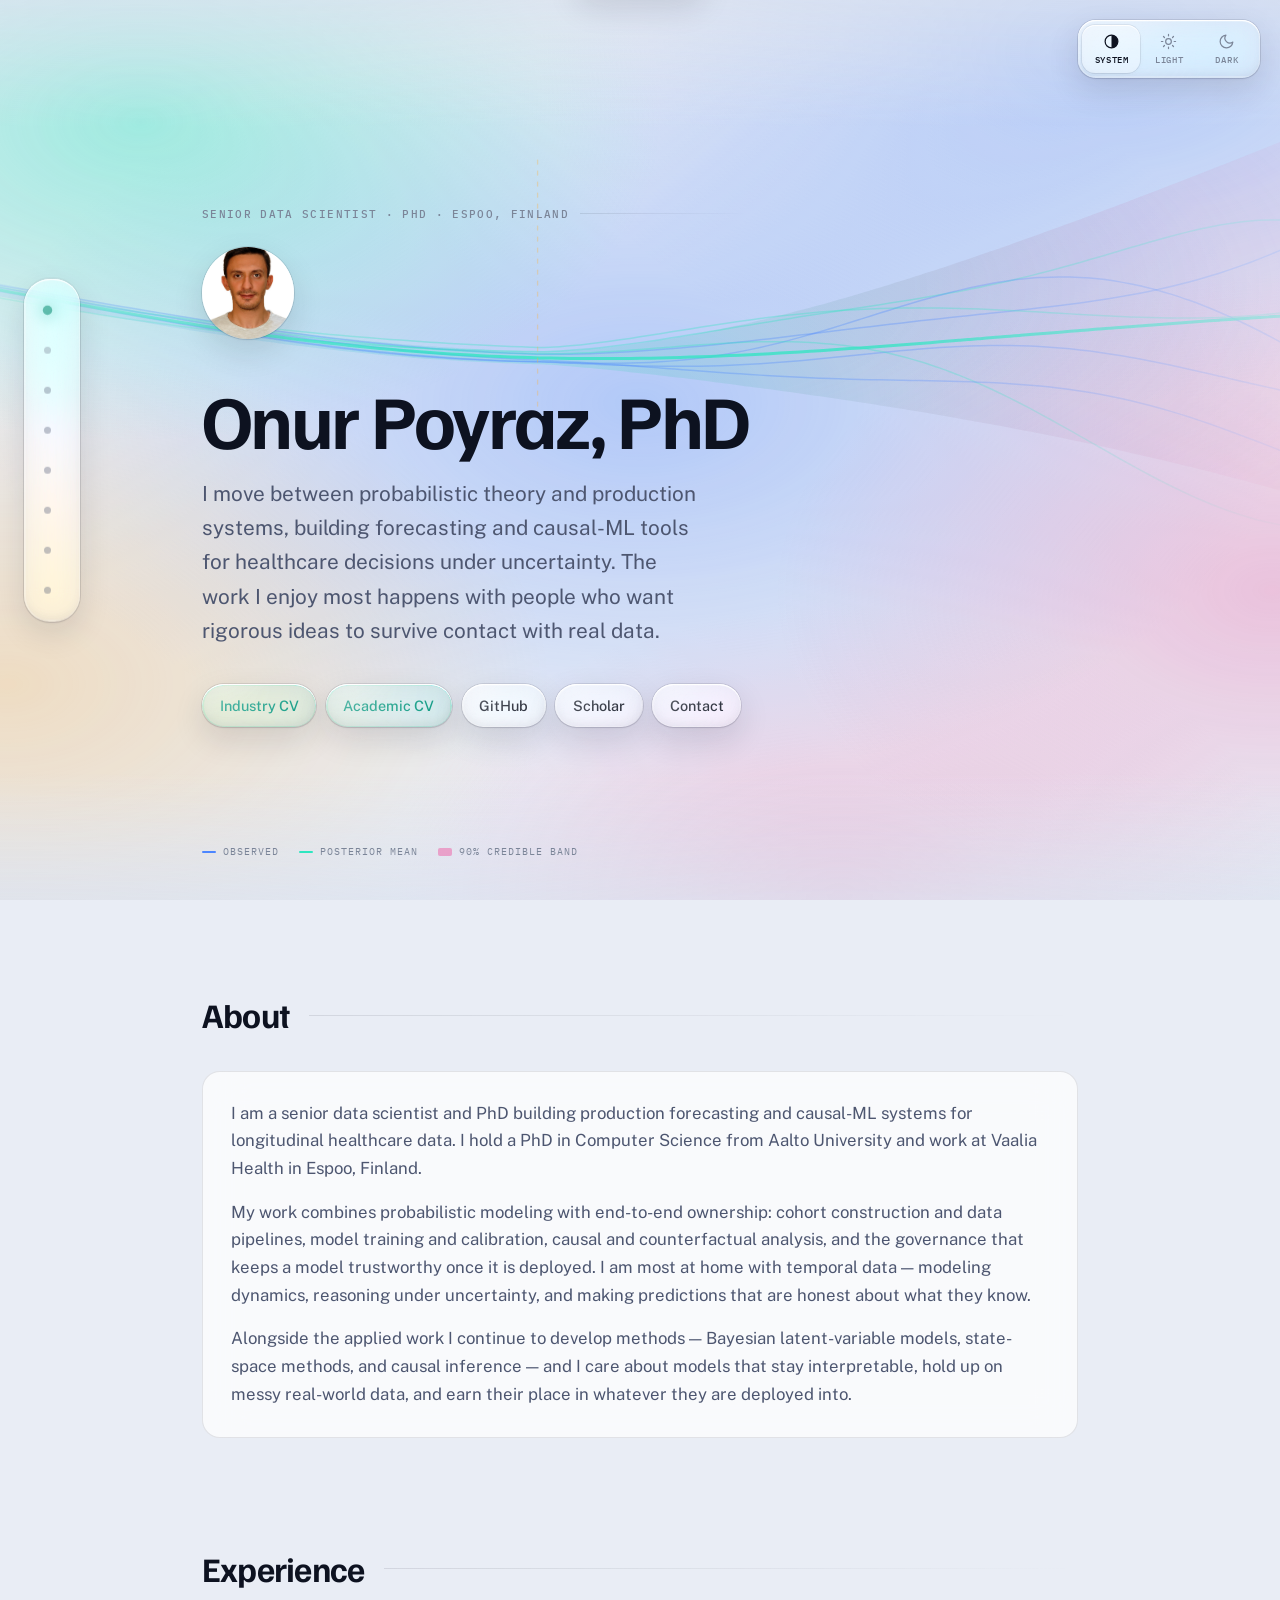
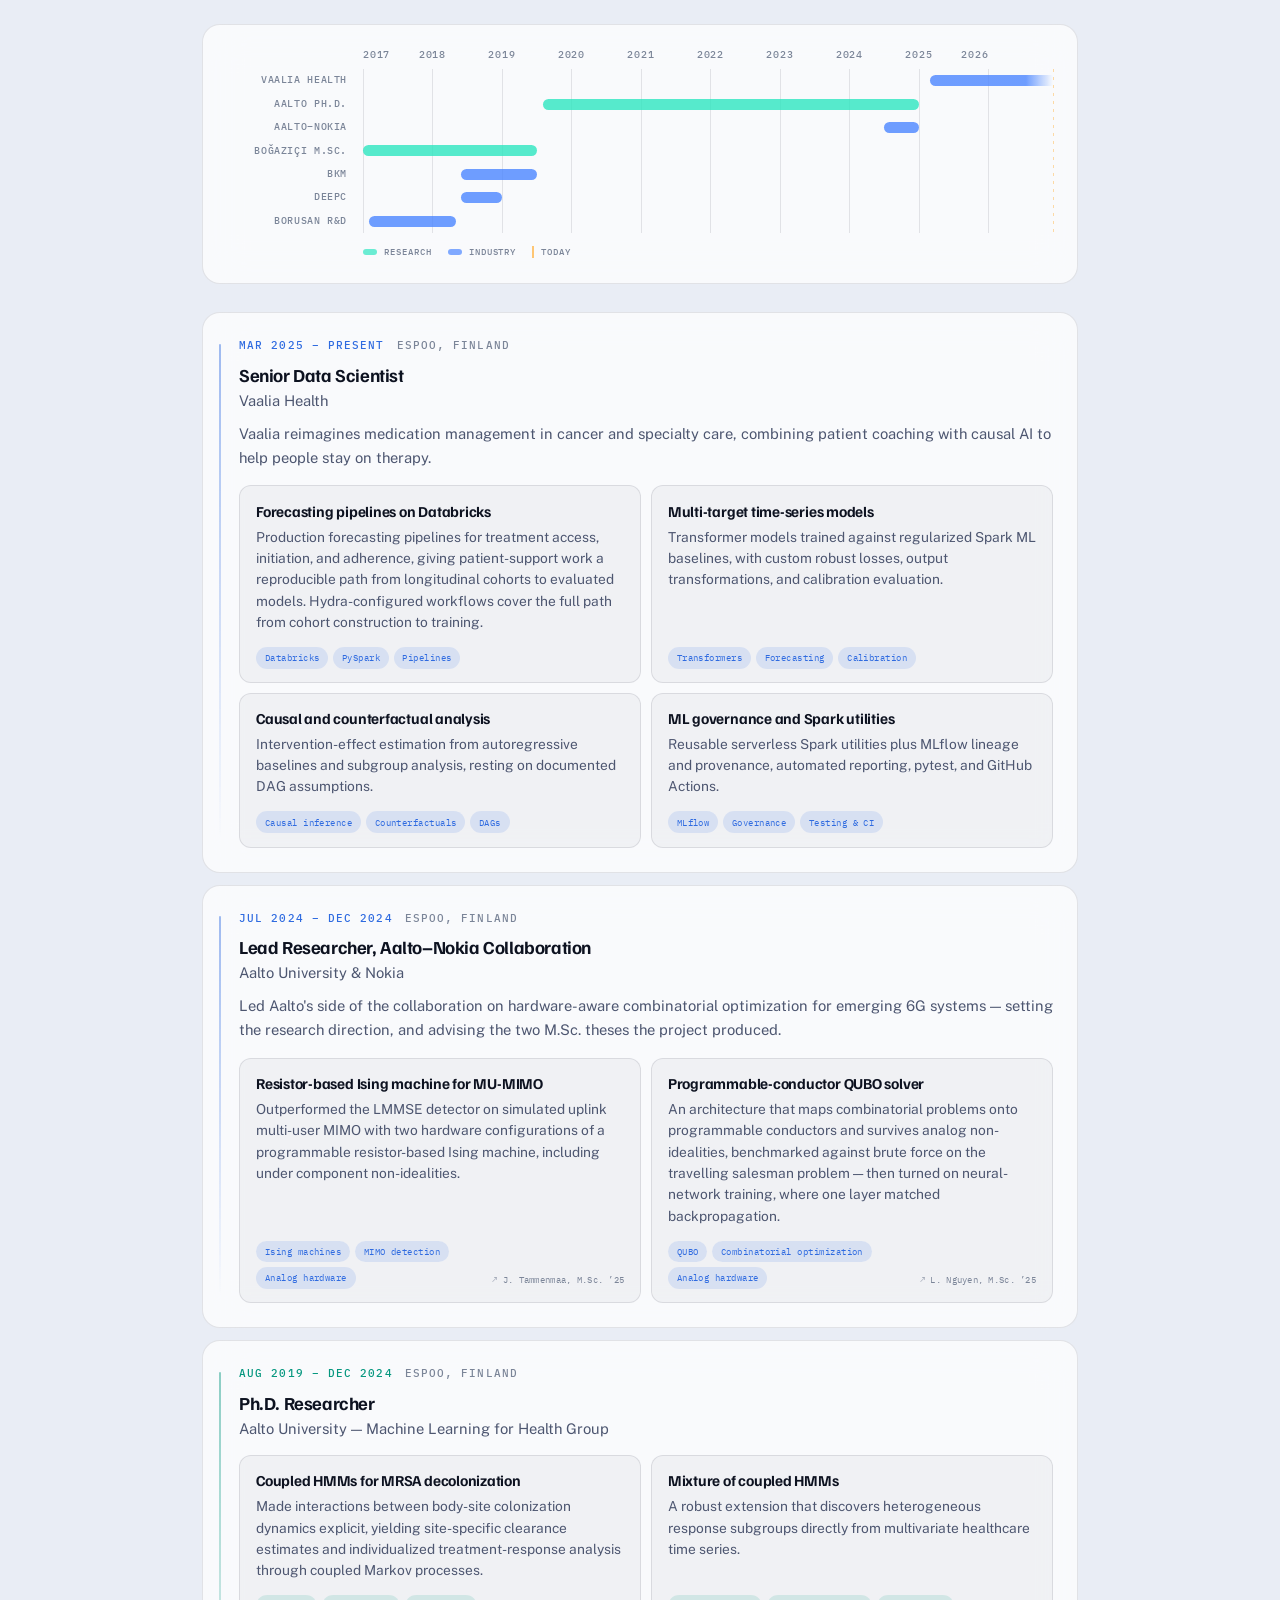
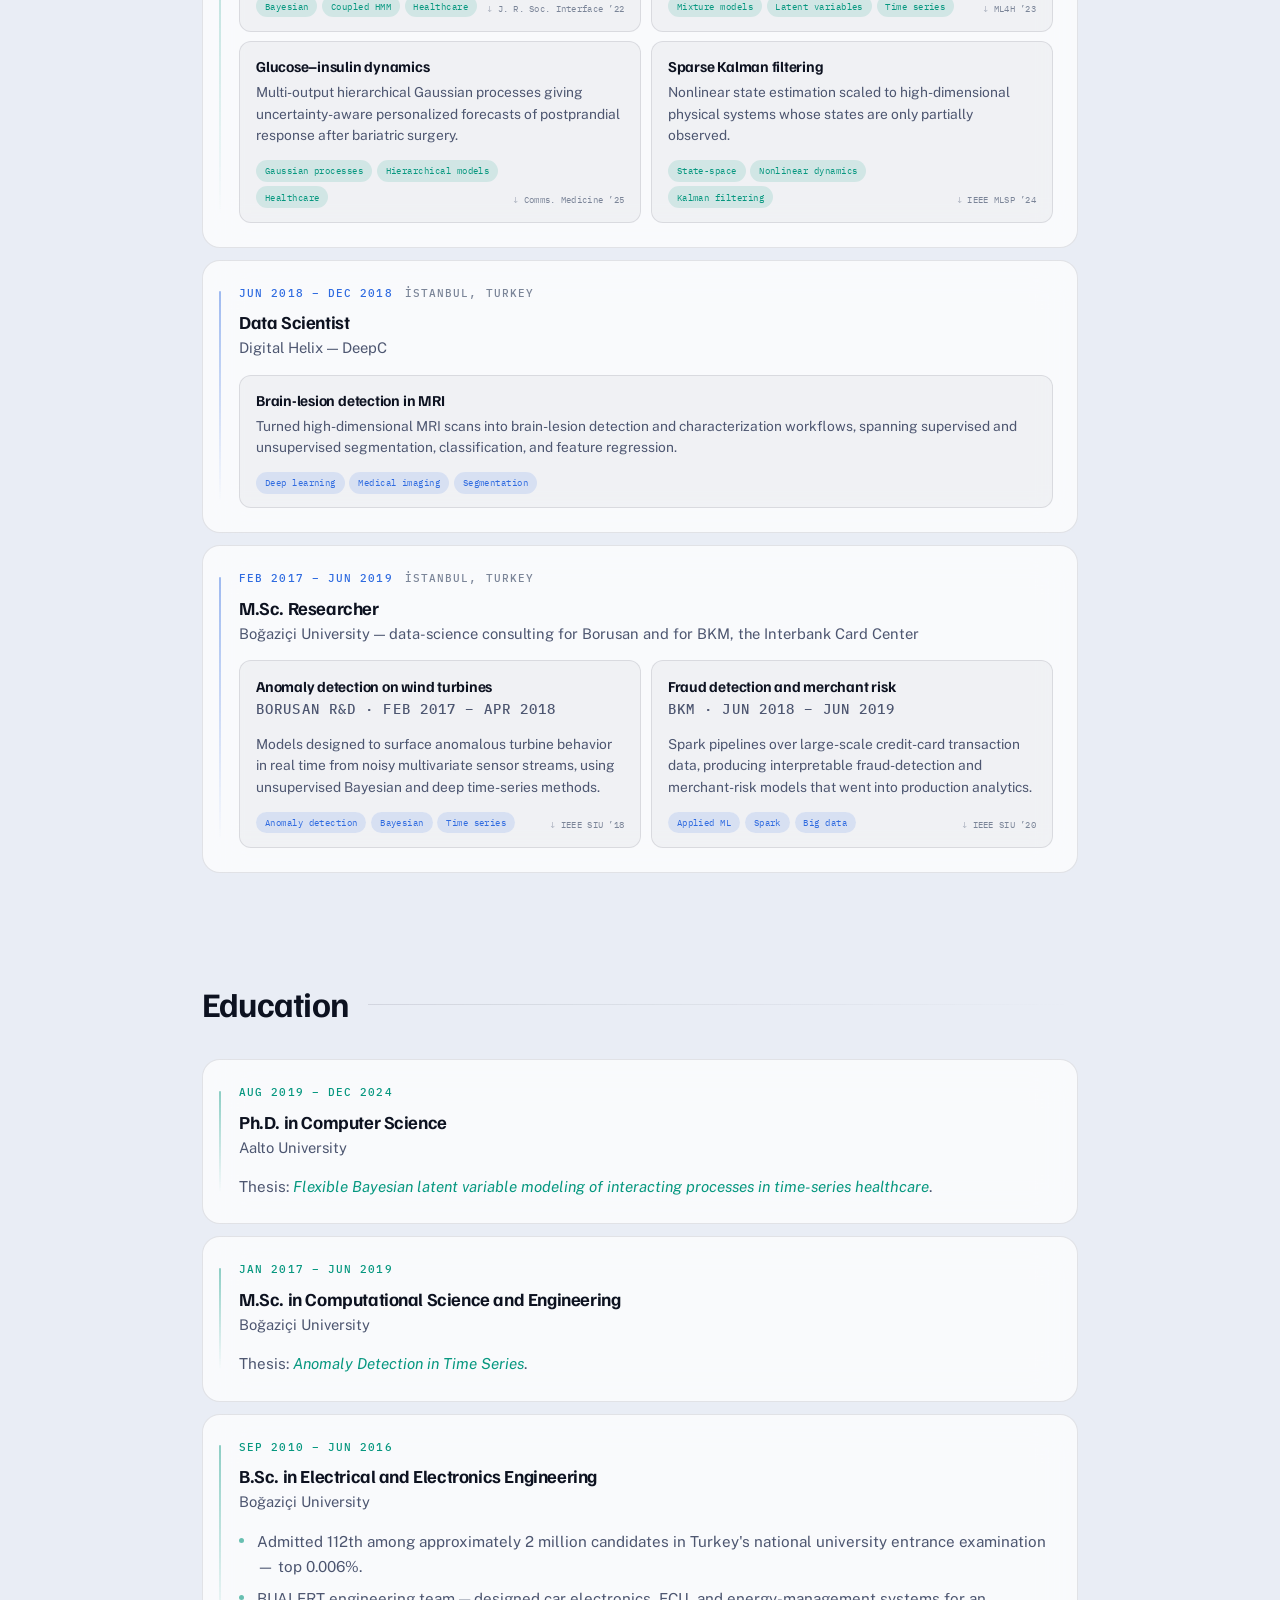
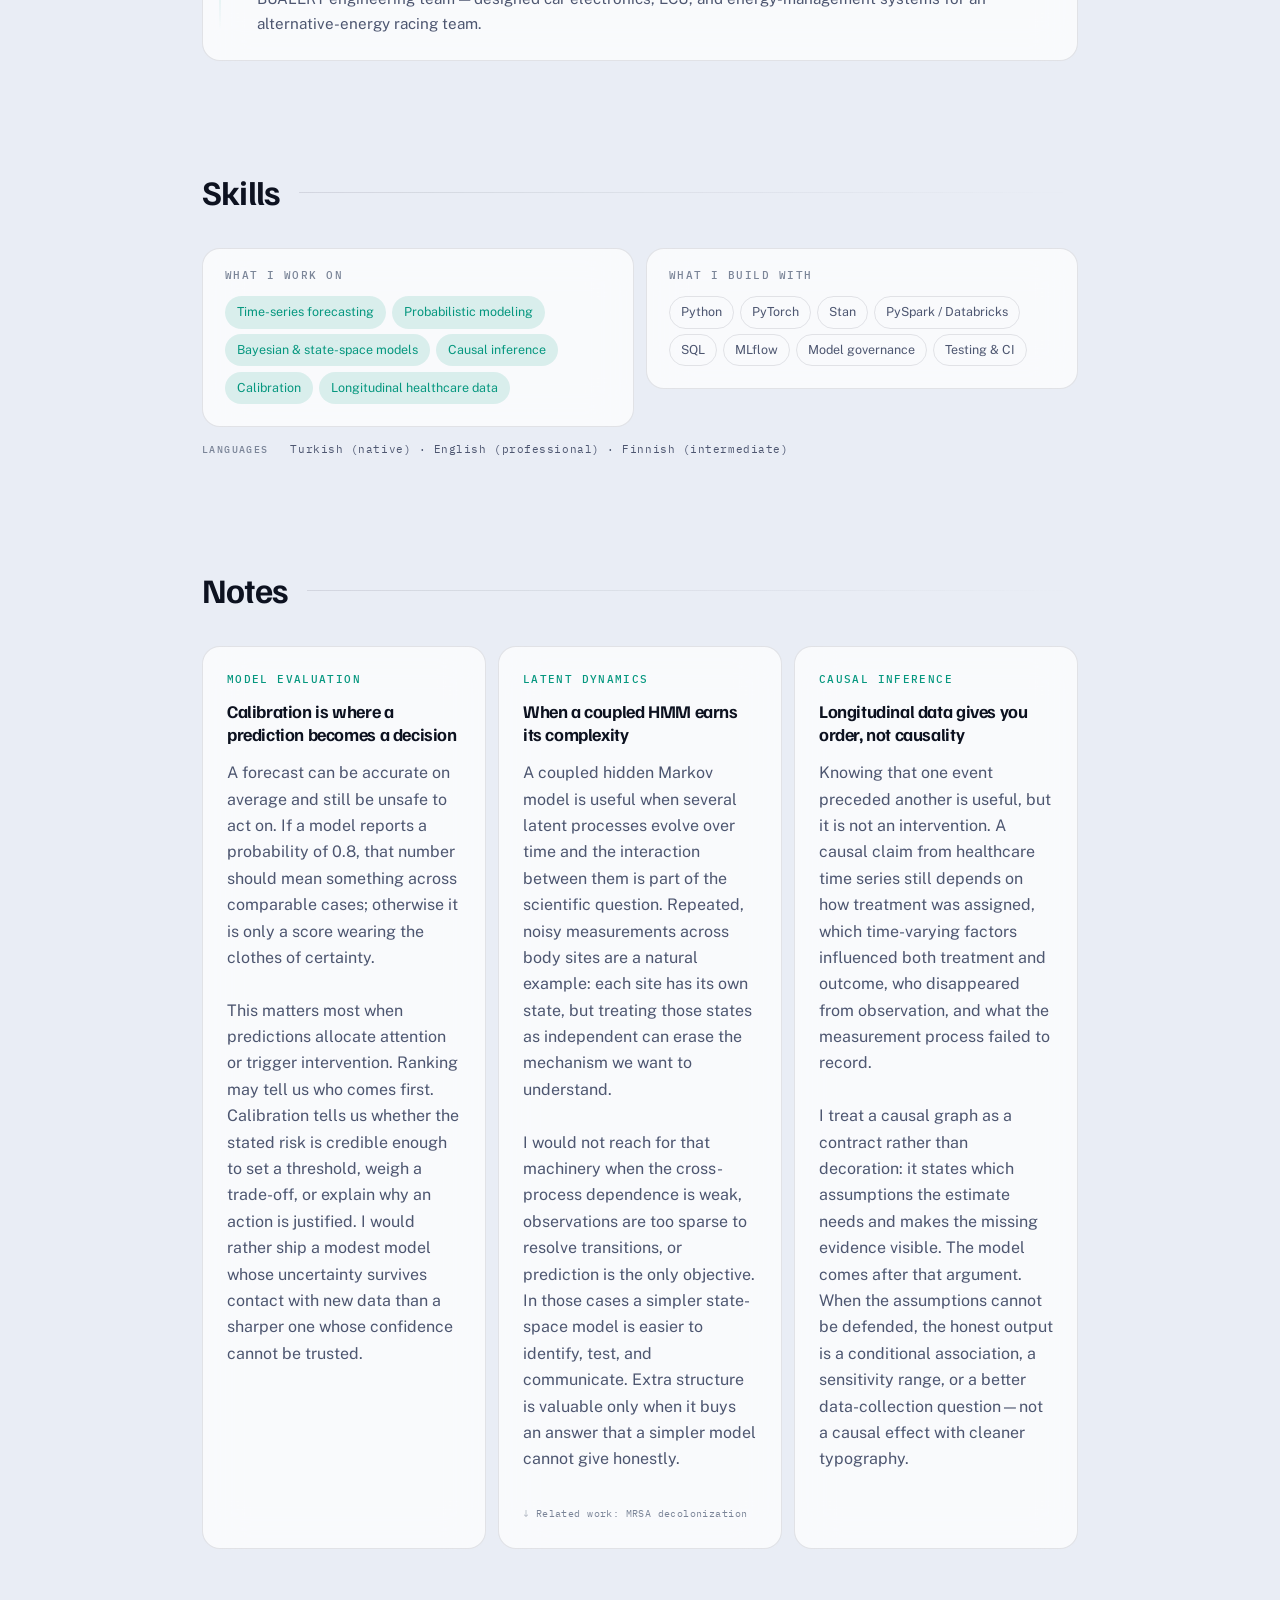
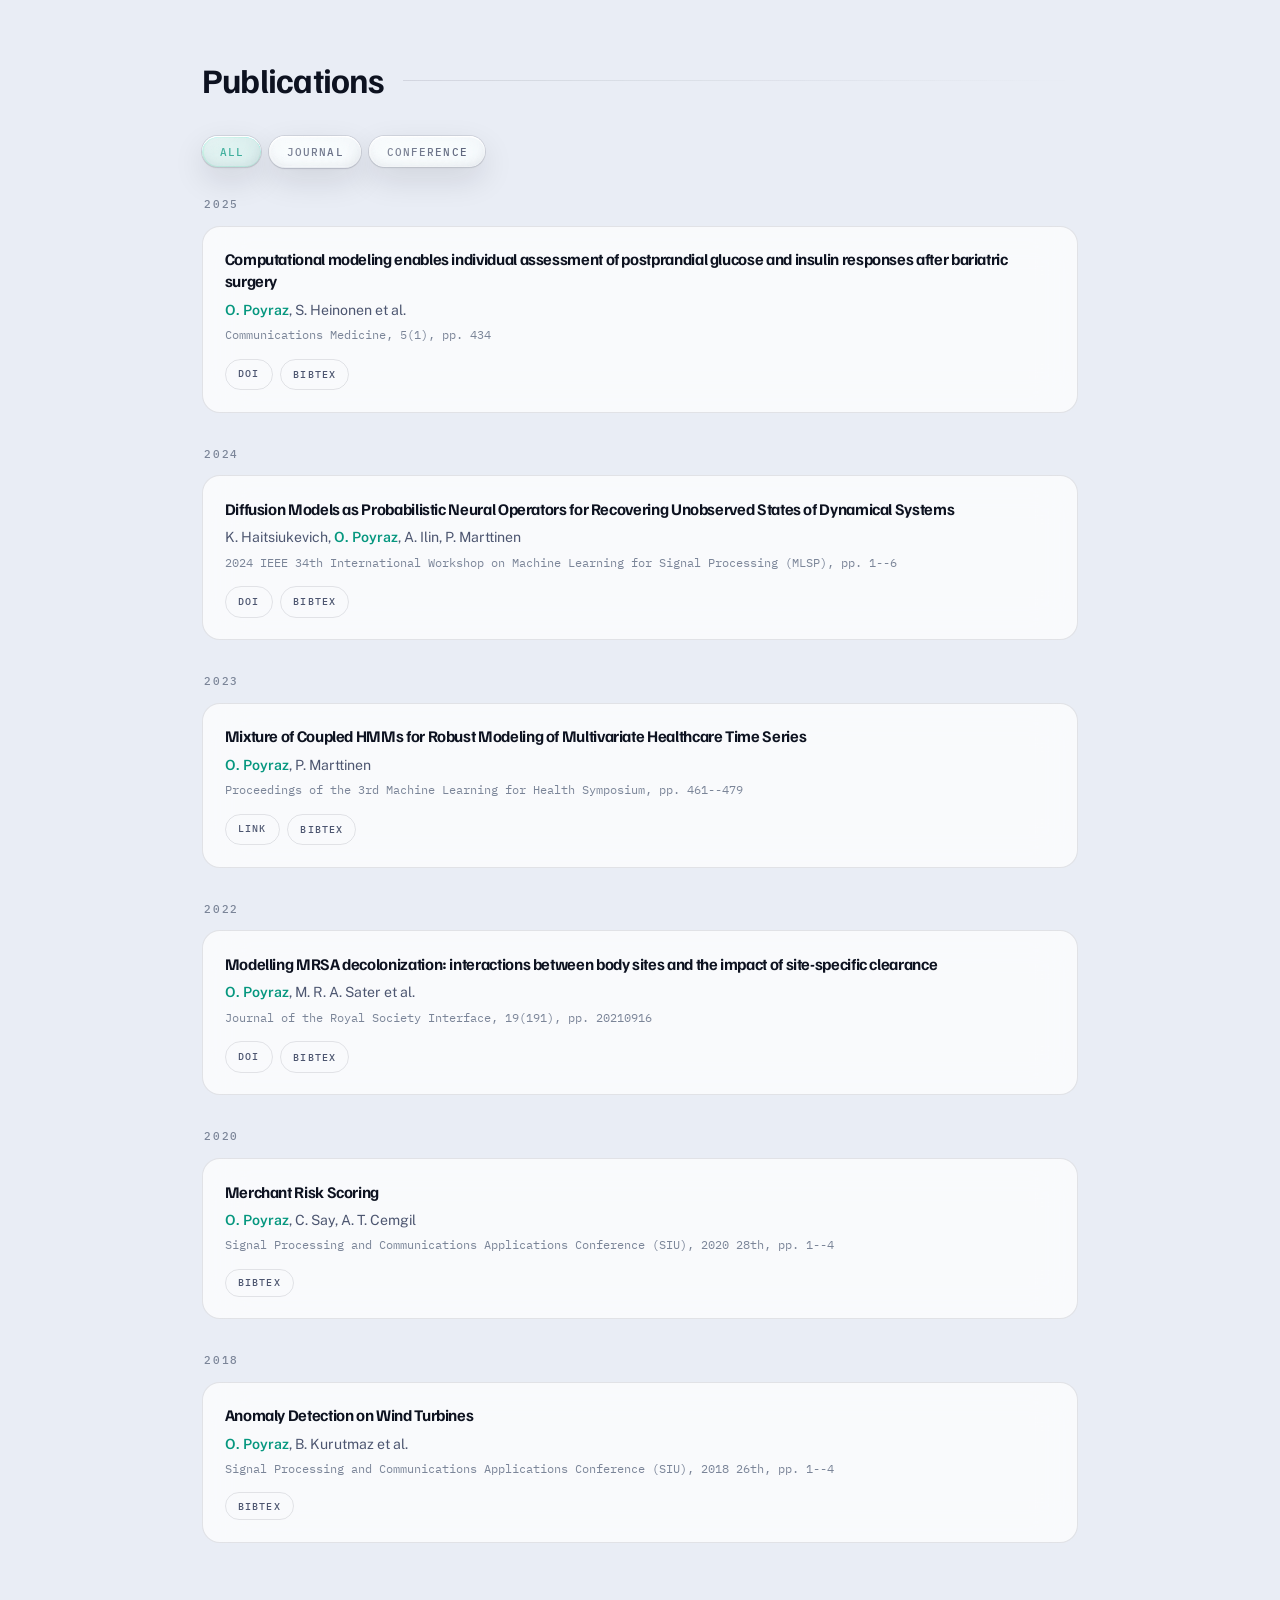
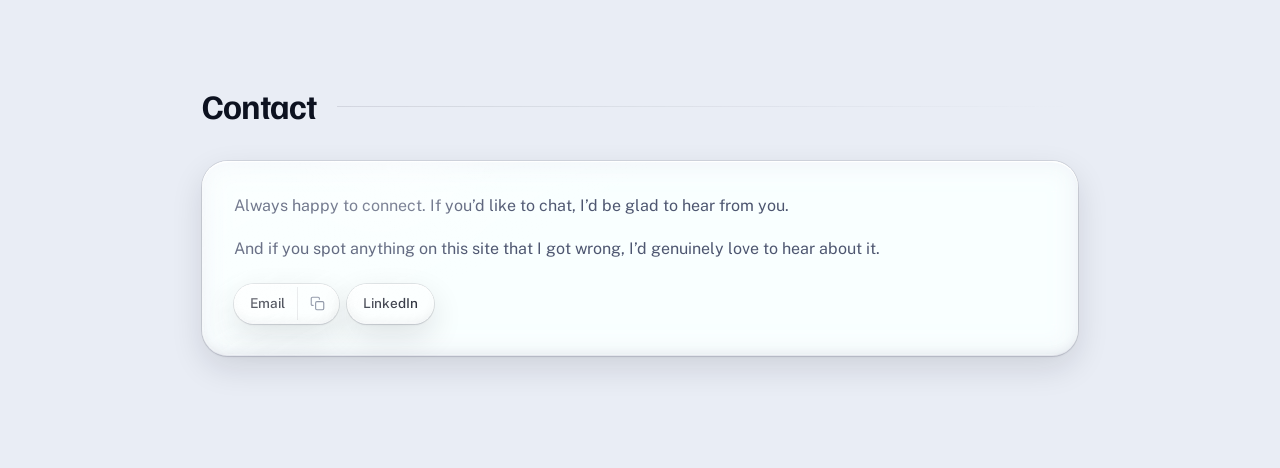
==== index.html @ 5cd16c1a "swap the dark-mode toggle for a system / light / dark switch The two-state button could not get back" ====
<!DOCTYPE html>
<html lang="en">
<head>
  <meta charset="UTF-8" />
  <meta name="viewport" content="width=device-width, initial-scale=1.0" />
  <title>Onur Poyraz — Senior Data Scientist, Probabilistic Machine Learning</title>
  <meta name="description" content="Personal webpage of Onur Poyraz, PhD — Senior Data Scientist working on probabilistic machine learning, causal inference, and forecasting for longitudinal healthcare data." />

  <!-- Both schemes, declared to the browser before a line of CSS has
       parsed. themes.css says `color-scheme` too, but only from the
       moment the stylesheet lands — and Safari has already decided by
       then how to draw the surfaces it owns itself: the initial canvas,
       scrollbars, form controls, and the page-modal dialogs (the
       download permission prompt the CV buttons trigger, alert(),
       confirm()). Without this they come up white on a dark page. -->
  <meta name="color-scheme" content="light dark" />

  <!-- Browser chrome tint. JS keeps these in step with the toggle, so
       the media attributes only matter for the first paint. -->
  <meta name="theme-color" content="#e9edf5" media="(prefers-color-scheme: light)" />
  <meta name="theme-color" content="#0b101c" media="(prefers-color-scheme: dark)" />

  <!-- One address for this page. The site answers on a few URL shapes
       (with and without /index.html, with tracking parameters bolted on
       by whoever shared it); this names the real one so search engines
       do not split the page into several, and so a shared link is
       attributed to the clean URL. Update both this and og:url if the
       site ever moves to its own domain. -->
  <link rel="canonical" href="https://onurpoyraz.github.io/" />

  <!-- Open Graph: the link preview card on LinkedIn, Slack, iMessage,
       WhatsApp. Most people meet this site as a link rather than by
       typing the address, so this card is seen more often than the page
       itself. og:image must be an absolute URL — a relative one fails
       silently — and it points at a pre-rendered PNG because unfurl
       crawlers do not execute JavaScript and so can never see the hero
       canvas. Regenerate it with scripts/render-og-card.sh. -->
  <meta property="og:title" content="Onur Poyraz" />
  <meta property="og:description" content="Senior Data Scientist, PhD — probabilistic modeling, causal inference, and time-series forecasting for healthcare." />
  <meta property="og:type" content="website" />
  <meta property="og:url" content="https://onurpoyraz.github.io/" />
  <meta property="og:site_name" content="Onur Poyraz" />
  <meta property="og:locale" content="en_US" />
  <meta property="og:image" content="https://onurpoyraz.github.io/assets/og-card.png" />
  <meta property="og:image:type" content="image/png" />
  <meta property="og:image:width" content="1200" />
  <meta property="og:image:height" content="630" />
  <meta property="og:image:alt" content="Onur Poyraz — Senior Data Scientist, PhD. Probabilistic ML, causal inference, forecasting." />

  <!-- X reads the Open Graph tags for everything else; this one tag is
       all it needs to pick the large-image layout over the small one. -->
  <meta name="twitter:card" content="summary_large_image" />

  <!-- Structured data. sameAs is the point of it: it tells a search
       engine that this page, the GitHub account, the LinkedIn profile
       and the Scholar profile are one person, which is what separates
       him from everyone else with the same name. Deliberately no email
       here — the address is on the page for humans, and repeating it in
       machine-readable form mostly feeds scrapers. -->
  <script type="application/ld+json">
  {
    "@context": "https://schema.org",
    "@type": "Person",
    "name": "Onur Poyraz",
    "url": "https://onurpoyraz.github.io/",
    "image": "https://onurpoyraz.github.io/assets/photo.jpg",
    "jobTitle": "Senior Data Scientist",
    "description": "Senior Data Scientist, PhD — probabilistic machine learning, causal inference, and time-series forecasting for longitudinal healthcare data.",
    "worksFor": { "@type": "Organization", "name": "Vaalia Health" },
    "alumniOf": [
      { "@type": "CollegeOrUniversity", "name": "Aalto University" },
      { "@type": "CollegeOrUniversity", "name": "Boğaziçi University" }
    ],
    "address": {
      "@type": "PostalAddress",
      "addressLocality": "Espoo",
      "addressCountry": "FI"
    },
    "knowsAbout": [
      "Probabilistic machine learning",
      "Bayesian inference",
      "Causal inference",
      "Time-series forecasting",
      "State-space models",
      "Longitudinal healthcare data"
    ],
    "sameAs": [
      "https://github.com/onurpoyraz",
      "https://www.linkedin.com/in/onur-poyraz",
      "https://scholar.google.com/citations?user=Unuu7tgAAAAJ&hl=en"
    ]
  }
  </script>

  <!-- Fonts -->
  <link rel="preconnect" href="https://fonts.googleapis.com" />
  <link rel="preconnect" href="https://fonts.gstatic.com" crossorigin />
  <link href="https://fonts.googleapis.com/css2?family=Familjen+Grotesk:wght@600;700&family=Public+Sans:wght@400;500;600&family=IBM+Plex+Mono:wght@400;500&display=swap" rel="stylesheet" />

  <!-- Styles -->
  <link rel="stylesheet" href="css/themes.css?v=5" />
  <link rel="stylesheet" href="css/style.css?v=6" />

  <!-- Favicon -->
  <link rel="icon" type="image/svg+xml" href="assets/favicon.svg" />

  <!-- Prevent theme flash: apply an overridden theme before paint. -->
  <script>
    (function () {
      let saved = null;
      try { saved = localStorage.getItem('theme'); } catch (e) { /* storage blocked */ }
      // Anything else — including the absent key that means "follow the
      // OS" — leaves the root bare and lets the media query decide.
      if (saved !== 'light' && saved !== 'dark') return;
      const root = document.documentElement;
      root.setAttribute('data-theme', saved);
      // A stored theme can disagree with the OS, and the meta above
      // only knows the OS. Safari reads the scheme off the root element
      // when it draws its own dialogs, so put it there directly —
      // inline, so it outranks themes.css, and here, so it is set
      // before the first paint.
      root.style.colorScheme = saved;
    })();
  </script>
</head>
<body>

  <!-- Ambient ground. Every piece of glass on the page refracts this. -->
  <div class="mesh" aria-hidden="true"></div>

  <a href="#about" class="skip-link glass glass-capsule">Skip to content</a>

  <!-- Navigation: a glass rail on desktop, the same dots as a floating
       capsule on mobile. Labels appear when the rail is hovered or focused. -->
  <nav class="nav-rail glass" aria-label="Sections">
    <ul>
        <li><a href="#hero" class="nav-link active"><span>Home</span></a></li>
        <li><a href="#about" class="nav-link"><span>About</span></a></li>
        <li><a href="#experience" class="nav-link"><span>Experience</span></a></li>
        <li><a href="#education" class="nav-link"><span>Education</span></a></li>
        <li><a href="#skills" class="nav-link"><span>Skills</span></a></li>
        <li><a href="#notes" class="nav-link"><span>Notes</span></a></li>
        <li><a href="#publications" class="nav-link"><span>Publications</span></a></li>
        <li><a href="#contact" class="nav-link"><span>Contact</span></a></li>
    </ul>
  </nav>

  <nav class="nav-dock glass glass-capsule" aria-label="Sections">
    <ul>
        <li><a href="#hero" class="nav-link active" aria-label="Home"></a></li>
        <li><a href="#about" class="nav-link" aria-label="About"></a></li>
        <li><a href="#experience" class="nav-link" aria-label="Experience"></a></li>
        <li><a href="#education" class="nav-link" aria-label="Education"></a></li>
        <li><a href="#skills" class="nav-link" aria-label="Skills"></a></li>
        <li><a href="#notes" class="nav-link" aria-label="Notes"></a></li>
        <li><a href="#publications" class="nav-link" aria-label="Publications"></a></li>
        <li><a href="#contact" class="nav-link" aria-label="Contact"></a></li>
    </ul>
    <span class="dock-label" id="dock-label" aria-live="polite">Home</span>
  </nav>

  <!-- Colour theme: System / Light / Dark. A radiogroup rather than a
       toggle, because "follow the OS" is a third state and a two-state
       button cannot get back to it once you have pressed it. The moving
       thumb is one element behind the three labels; --sel drives it. -->
  <div class="theme-switch glass" id="theme-switch" role="radiogroup" aria-label="Colour theme">
    <span class="theme-thumb" aria-hidden="true"></span>
    <button type="button" class="theme-option" role="radio" data-theme-value="system" aria-checked="true" tabindex="0">
      <svg width="17" height="17" viewBox="0 0 24 24" fill="none" stroke="currentColor" stroke-width="1.7" stroke-linecap="round" stroke-linejoin="round" aria-hidden="true"><circle cx="12" cy="12" r="9"/><path d="M12 3a9 9 0 0 1 0 18z" fill="currentColor" stroke="none"/></svg>
      <span>System</span>
    </button>
    <button type="button" class="theme-option" role="radio" data-theme-value="light" aria-checked="false" tabindex="-1">
      <svg width="17" height="17" viewBox="0 0 24 24" fill="none" stroke="currentColor" stroke-width="1.7" stroke-linecap="round" stroke-linejoin="round" aria-hidden="true"><circle cx="12" cy="12" r="4"/><path d="M12 2v2M12 20v2M4.93 4.93l1.41 1.41M17.66 17.66l1.41 1.41M2 12h2M20 12h2M4.93 19.07l1.41-1.41M17.66 6.34l1.41-1.41"/></svg>
      <span>Light</span>
    </button>
    <button type="button" class="theme-option" role="radio" data-theme-value="dark" aria-checked="false" tabindex="-1">
      <svg width="17" height="17" viewBox="0 0 24 24" fill="none" stroke="currentColor" stroke-width="1.7" stroke-linecap="round" stroke-linejoin="round" aria-hidden="true"><path d="M21 12.79A9 9 0 1 1 11.21 3 7 7 0 0 0 21 12.79z"/></svg>
      <span>Dark</span>
    </button>
  </div>

  <main>

    <!-- ========== HERO ========== -->
    <section id="hero" class="hero">
      <!-- Live posterior forecast. Observed on the left of the dashed
           boundary, credible band fanning out on the right. -->
      <canvas class="hero-canvas" id="hero-canvas" aria-hidden="true"></canvas>

      <div class="hero-content reveal">
        <p class="hero-eyebrow mono">Senior Data Scientist · PhD · Espoo, Finland</p>
        <img src="assets/photo.jpg" alt="Onur Poyraz" class="hero-photo" />
        <h1 class="hero-name">Onur Poyraz, PhD</h1>
        <p class="hero-tagline">I move between probabilistic theory and production systems, building forecasting and causal-ML tools for healthcare decisions under uncertainty. The work I enjoy most happens with people who want rigorous ideas to survive contact with real data.</p>
        <div class="hero-links">
          <a href="assets/industry.pdf" class="glass glass-capsule glass-interactive btn-cv" download>Industry CV</a>
          <a href="assets/academic.pdf" class="glass glass-capsule glass-interactive btn-cv" download>Academic CV</a>
          <a href="https://github.com/onurpoyraz" class="glass glass-capsule glass-interactive" target="_blank" rel="noopener">GitHub</a>
          <a href="https://scholar.google.com/citations?user=Unuu7tgAAAAJ&amp;hl=en" class="glass glass-capsule glass-interactive" target="_blank" rel="noopener">Scholar</a>
          <!-- Email and LinkedIn used to sit here as two more capsules.
               Both live in the Contact card at the foot of the page, with
               the copy affordance the hero could not offer, so this row
               points there instead of duplicating them. The only internal
               link among these, hence last: the others send you away, this
               one sends you down. -->
          <a href="#contact" class="glass glass-capsule glass-interactive">Contact</a>
        </div>
      </div>

      <div class="hero-legend" aria-hidden="true">
        <span class="lg-obs">observed</span>
        <span class="lg-fc">posterior mean</span>
        <span class="lg-ci">90% credible band</span>
      </div>
    </section>

    <!-- ========== ABOUT ========== -->
    <section id="about" class="section">
      <h2 class="section-title reveal">About</h2>
      <div class="section-body reveal">
        <p>
          I am a senior data scientist and PhD building production forecasting and causal-ML systems for longitudinal healthcare data. I hold a PhD in Computer Science from Aalto University and work at Vaalia Health in Espoo, Finland.
        </p>
        <p>
          My work combines probabilistic modeling with end-to-end ownership: cohort construction and data pipelines, model training and calibration, causal and counterfactual analysis, and the governance that keeps a model trustworthy once it is deployed. I am most at home with temporal data — modeling dynamics, reasoning under uncertainty, and making predictions that are honest about what they know.
        </p>
        <p>
          Alongside the applied work I continue to develop methods — Bayesian latent-variable models, state-space methods, and causal inference — and I care about models that stay interpretable, hold up on messy real-world data, and earn their place in whatever they are deployed into.
        </p>
      </div>
    </section>

    <!-- ========== EXPERIENCE ========== -->
    <section id="experience" class="section">
      <h2 class="section-title reveal">Experience</h2>

      <!-- Overlap map. Built by js/experience.js from the data-start /
           data-end / data-kind / data-short attributes on the cards below
           — and on the M.Sc. entry down in Education, which has no card
           here but framed the Borusan and BKM engagements and so has to
           be on the axis for them to make sense. The cards stay the only
           place a date is ever written down. Empty (and hidden) if the
           script does not run. -->
      <figure class="exp-chart reveal" id="experience-chart" hidden></figure>

      <ol class="timeline">

        <li class="timeline-item reveal" id="exp-vaalia" data-start="2025-03" data-kind="industry" data-short="Vaalia Health">
          <div class="timeline-meta">
            <span class="timeline-date">Mar 2025 – Present</span>
            <span class="timeline-loc">Espoo, Finland</span>
          </div>
          <h3 class="timeline-role">Senior Data Scientist</h3>
          <p class="timeline-org">Vaalia Health</p>
          <p class="timeline-lede">Vaalia reimagines medication management in cancer and specialty care, combining patient coaching with causal AI to help people stay on therapy.</p>

          <!-- Work cards, not bullets. A bullet list of four projects and
               a Projects section describing the same four was the page
               saying everything twice; the cards carry the keywords the
               bullets never did, and the citation in the corner is the
               third telling folded into the first two. -->
          <div class="work-grid">
            <article class="work-card">
              <h4>Forecasting pipelines on Databricks</h4>
              <p>Production forecasting pipelines for treatment access, initiation, and adherence, giving patient-support work a reproducible path from longitudinal cohorts to evaluated models. Hydra-configured workflows cover the full path from cohort construction to training.</p>
              <div class="work-foot">
                <div class="work-tags"><span>Databricks</span><span>PySpark</span><span>Pipelines</span></div>
              </div>
            </article>

            <article class="work-card">
              <h4>Multi-target time-series models</h4>
              <p>Transformer models trained against regularized Spark ML baselines, with custom robust losses, output transformations, and calibration evaluation.</p>
              <div class="work-foot">
                <div class="work-tags"><span>Transformers</span><span>Forecasting</span><span>Calibration</span></div>
              </div>
            </article>

            <article class="work-card">
              <h4>Causal and counterfactual analysis</h4>
              <p>Intervention-effect estimation from autoregressive baselines and subgroup analysis, resting on documented DAG assumptions.</p>
              <div class="work-foot">
                <div class="work-tags"><span>Causal inference</span><span>Counterfactuals</span><span>DAGs</span></div>
              </div>
            </article>

            <article class="work-card">
              <h4>ML governance and Spark utilities</h4>
              <p>Reusable serverless Spark utilities plus MLflow lineage and provenance, automated reporting, pytest, and GitHub Actions.</p>
              <div class="work-foot">
                <div class="work-tags"><span>MLflow</span><span>Governance</span><span>Testing &amp; CI</span></div>
              </div>
            </article>
          </div>
        </li>

        <li class="timeline-item reveal" id="exp-nokia" data-start="2024-07" data-end="2024-12" data-kind="industry" data-short="Aalto–Nokia">
          <div class="timeline-meta">
            <span class="timeline-date">Jul 2024 – Dec 2024</span>
            <span class="timeline-loc">Espoo, Finland</span>
          </div>
          <h3 class="timeline-role">Lead Researcher, Aalto–Nokia Collaboration</h3>
          <p class="timeline-org">Aalto University &amp; Nokia</p>

          <!-- The one role with a line of prose above its cards. What
               makes it what it is — leading the Aalto side, and two
               people being brought through a thesis on it — is a fact
               about the job, not about either piece of work, so no
               card can hold it. -->
          <p class="timeline-lede">Led Aalto's side of the collaboration on hardware-aware combinatorial optimization for emerging 6G systems — setting the research direction, and advising the two M.Sc. theses the project produced.</p>

          <div class="work-grid">
            <!-- Both cards cite a thesis rather than a paper: an
                 outward arrow and a new tab, where a paper citation
                 gets a downward one and a jump to Publications. -->
            <article class="work-card">
              <h4>Resistor-based Ising machine for MU-MIMO</h4>
              <p>Outperformed the LMMSE detector on simulated uplink multi-user MIMO with two hardware configurations of a programmable resistor-based Ising machine, including under component non-idealities.</p>
              <div class="work-foot">
                <div class="work-tags"><span>Ising machines</span><span>MIMO detection</span><span>Analog hardware</span></div>
                <a class="work-cite is-external" href="https://aaltodoc.aalto.fi/items/75224d58-58bc-4d53-8b6f-280ae2f9122e"
                   target="_blank" rel="noopener"
                   title="Jouni Tammenmaa, “Application of resistor-based Ising machines in solving uplink multi-user Multiple-input Multiple-output problems” — M.Sc. thesis, Aalto University, 2025. Advised by Onur Poyraz.">J. Tammenmaa, M.Sc. ’25</a>
              </div>
            </article>

            <article class="work-card">
              <h4>Programmable-conductor QUBO solver</h4>
              <p>An architecture that maps combinatorial problems onto programmable conductors and survives analog non-idealities, benchmarked against brute force on the travelling salesman problem — then turned on neural-network training, where one layer matched backpropagation.</p>
              <div class="work-foot">
                <div class="work-tags"><span>QUBO</span><span>Combinatorial optimization</span><span>Analog hardware</span></div>
                <a class="work-cite is-external" href="https://aaltodoc.aalto.fi/items/e471758d-1b78-425f-9d1e-4f21d16ec572"
                   target="_blank" rel="noopener"
                   title="Linh Nguyen, “Simulation of a programmable conductor-based QUBO solver and its application” — M.Sc. thesis, Aalto University, 2025. Advised by Onur Poyraz.">L. Nguyen, M.Sc. ’25</a>
              </div>
            </article>
          </div>
        </li>

        <li class="timeline-item reveal" id="exp-phd" data-start="2019-08" data-end="2024-12" data-kind="research" data-short="Aalto Ph.D.">
          <div class="timeline-meta">
            <span class="timeline-date">Aug 2019 – Dec 2024</span>
            <span class="timeline-loc">Espoo, Finland</span>
          </div>
          <h3 class="timeline-role">Ph.D. Researcher</h3>
          <p class="timeline-org">Aalto University — Machine Learning for Health Group</p>

          <div class="work-grid">
            <article class="work-card">
              <h4>Coupled HMMs for MRSA decolonization</h4>
              <p>Made interactions between body-site colonization dynamics explicit, yielding site-specific clearance estimates and individualized treatment-response analysis through coupled Markov processes.</p>
              <div class="work-foot">
                <div class="work-tags"><span>Bayesian</span><span>Coupled HMM</span><span>Healthcare</span></div>
                <a class="work-cite" href="#pub-poyraz2022mrsa" title="Modelling MRSA decolonization — Journal of the Royal Society Interface, 2022">J. R. Soc. Interface ’22</a>
              </div>
            </article>

            <article class="work-card">
              <h4>Mixture of coupled HMMs</h4>
              <p>A robust extension that discovers heterogeneous response subgroups directly from multivariate healthcare time series.</p>
              <div class="work-foot">
                <div class="work-tags"><span>Mixture models</span><span>Latent variables</span><span>Time series</span></div>
                <a class="work-cite" href="#pub-poyraz2023mixture" title="Mixture of Coupled HMMs for Robust Modeling of Multivariate Healthcare Time Series — ML4H, 2023">ML4H ’23</a>
              </div>
            </article>

            <article class="work-card">
              <h4>Glucose–insulin dynamics</h4>
              <p>Multi-output hierarchical Gaussian processes giving uncertainty-aware personalized forecasts of postprandial response after bariatric surgery.</p>
              <div class="work-foot">
                <div class="work-tags"><span>Gaussian processes</span><span>Hierarchical models</span><span>Healthcare</span></div>
                <a class="work-cite" href="#pub-poyraz2025glucose" title="Computational modeling enables individual assessment of postprandial glucose and insulin responses after bariatric surgery — Communications Medicine, 2025">Comms. Medicine ’25</a>
              </div>
            </article>

            <article class="work-card">
              <h4>Sparse Kalman filtering</h4>
              <p>Nonlinear state estimation scaled to high-dimensional physical systems whose states are only partially observed.</p>
              <div class="work-foot">
                <div class="work-tags"><span>State-space</span><span>Nonlinear dynamics</span><span>Kalman filtering</span></div>
                <a class="work-cite" href="#pub-haitsiukevich2024diffusion" title="Diffusion Models as Probabilistic Neural Operators for Recovering Unobserved States of Dynamical Systems — IEEE MLSP, 2024">IEEE MLSP ’24</a>
              </div>
            </article>
          </div>
        </li>

        <li class="timeline-item reveal" id="exp-deepc" data-start="2018-06" data-end="2018-12" data-kind="industry" data-short="DeepC">
          <div class="timeline-meta">
            <span class="timeline-date">Jun 2018 – Dec 2018</span>
            <span class="timeline-loc">İstanbul, Turkey</span>
          </div>
          <h3 class="timeline-role">Data Scientist</h3>
          <p class="timeline-org">Digital Helix — DeepC</p>

          <div class="work-grid">
            <article class="work-card">
              <h4>Brain-lesion detection in MRI</h4>
              <p>Turned high-dimensional MRI scans into brain-lesion detection and characterization workflows, spanning supervised and unsupervised segmentation, classification, and feature regression.</p>
              <div class="work-foot">
                <div class="work-tags"><span>Deep learning</span><span>Medical imaging</span><span>Segmentation</span></div>
              </div>
            </article>
          </div>
        </li>

        <!-- Two entries until now: an "M.Sc. Researcher" at Borusan and a
             "Data Science Consultant" at BKM. They were one position — the
             master's — with two consulting engagements run out of it, one
             after the other. So: one card, an engagement each, and the
             dates that used to sit in two headers now sit on the cards.

             This is the one entry whose bars come from its work cards
             rather than from itself: the engagements were separate pieces
             of work with a gap between them, and one bar spanning both
             would paper over that. Hence no data-start here — only the
             data-kind, which the cards inherit. -->
        <li class="timeline-item reveal" id="exp-msc" data-kind="industry">
          <div class="timeline-meta">
            <span class="timeline-date">Feb 2017 – Jun 2019</span>
            <span class="timeline-loc">İstanbul, Turkey</span>
          </div>
          <h3 class="timeline-role">M.Sc. Researcher</h3>
          <p class="timeline-org">Boğaziçi University — data-science consulting for Borusan and for BKM, the Interbank Card Center</p>

          <div class="work-grid">
            <article class="work-card" id="work-borusan" data-start="2017-02" data-end="2018-04" data-short="Borusan R&amp;D">
              <h4>Anomaly detection on wind turbines</h4>
              <p class="work-when">Borusan R&amp;D · Feb 2017 – Apr 2018</p>
              <p>Models designed to surface anomalous turbine behavior in real time from noisy multivariate sensor streams, using unsupervised Bayesian and deep time-series methods.</p>
              <div class="work-foot">
                <div class="work-tags"><span>Anomaly detection</span><span>Bayesian</span><span>Time series</span></div>
                <a class="work-cite" href="#pub-poyraz2018anomaly" title="Anomaly Detection on Wind Turbines — IEEE SIU, 2018">IEEE SIU ’18</a>
              </div>
            </article>

            <article class="work-card" id="work-bkm" data-start="2018-06" data-end="2019-06" data-short="BKM">
              <h4>Fraud detection and merchant risk</h4>
              <p class="work-when">BKM · Jun 2018 – Jun 2019</p>
              <p>Spark pipelines over large-scale credit-card transaction data, producing interpretable fraud-detection and merchant-risk models that went into production analytics.</p>
              <div class="work-foot">
                <div class="work-tags"><span>Applied ML</span><span>Spark</span><span>Big data</span></div>
                <a class="work-cite" href="#pub-poyraz2020merchant" title="Merchant Risk Scoring — IEEE SIU, 2020">IEEE SIU ’20</a>
              </div>
            </article>
          </div>
        </li>

      </ol>
    </section>

    <!-- ========== EDUCATION ========== -->
    <section id="education" class="section">
      <h2 class="section-title reveal">Education</h2>
      <ol class="timeline">

        <li class="timeline-item reveal">
          <div class="timeline-meta">
            <span class="timeline-date">Aug 2019 – Dec 2024</span>
          </div>
          <h3 class="timeline-role">Ph.D. in Computer Science</h3>
          <p class="timeline-org">Aalto University</p>
          <p class="timeline-desc">Thesis: <a href="https://aaltodoc.aalto.fi/items/1d2937d6-0bd1-4ee5-b0af-28e89b73d998" target="_blank" rel="noopener"><em>Flexible Bayesian latent variable modeling of interacting processes in time-series healthcare</em></a>.</p>
        </li>

        <!-- The only entry outside Experience that the overlap map
             draws. The Borusan R&D project and the BKM engagement were
             both done inside this degree, and a chart that showed them
             floating on their own read as three unrelated jobs. The
             Ph.D. is deliberately NOT given these attributes: its bar
             comes from the Ph.D. Researcher card up in Experience,
             which is where that work is actually described. -->
        <li class="timeline-item reveal" id="edu-msc"
            data-start="2017-01" data-end="2019-06" data-kind="research" data-short="Boğaziçi M.Sc.">
          <div class="timeline-meta">
            <span class="timeline-date">Jan 2017 – Jun 2019</span>
          </div>
          <h3 class="timeline-role">M.Sc. in Computational Science and Engineering</h3>
          <p class="timeline-org">Boğaziçi University</p>
          <!-- Straight at the PDF on purpose, unlike the Aalto one above,
               which links to its landing page. This repository's item page
               (/items/61266fae-767b-484a-a2a0-1c717275fb57) puts the
               document behind a sign-in wall even though the file itself
               is public. Do not "fix" this to the landing page. -->
          <p class="timeline-desc">Thesis: <a href="https://digitalarchive.library.bogazici.edu.tr/server-inline/api/core/bitstreams/ed7a6e2c-5802-4545-832a-19f5b91a62bb/content" target="_blank" rel="noopener"><em>Anomaly Detection in Time Series</em></a>.</p>
        </li>

        <li class="timeline-item reveal">
          <div class="timeline-meta">
            <span class="timeline-date">Sep 2010 – Jun 2016</span>
          </div>
          <h3 class="timeline-role">B.Sc. in Electrical and Electronics Engineering</h3>
          <p class="timeline-org">Boğaziçi University</p>
          <ul class="timeline-bullets">
            <li>Admitted 112th among approximately 2 million candidates in Turkey's national university entrance examination — top 0.006%.</li>
            <li>BUALERT engineering team — designed car electronics, ECU, and energy-management systems for an alternative-energy racing team.</li>
          </ul>
        </li>

      </ol>
    </section>

    <!-- ========== SKILLS ========== -->
    <section id="skills" class="section">
      <h2 class="section-title reveal">Skills</h2>

      <!-- Two groups answering two questions: what he works on, and what
           he builds it with. It used to be six groups and ~30 tags, all in
           the same capsule, which flattened doctoral-level Bayesian
           modelling and a package manager onto one line. The cut is the
           smaller half of the fix; the styling is the other half — the
           first group is tinted and the second is quiet, so depth and
           tooling are told apart before a single tag is read. -->
      <div class="skills-grid">
        <div class="skill-group is-primary reveal">
          <h3>What I work on</h3>
          <div class="skill-tags">
            <span>Time-series forecasting</span><span>Probabilistic modeling</span><span>Bayesian &amp; state-space models</span><span>Causal inference</span><span>Calibration</span><span>Longitudinal healthcare data</span>
          </div>
        </div>

        <div class="skill-group reveal">
          <h3>What I build with</h3>
          <div class="skill-tags">
            <span>Python</span><span>PyTorch</span><span>Stan</span><span>PySpark / Databricks</span><span>SQL</span><span>MLflow</span><span>Model governance</span><span>Testing &amp; CI</span>
          </div>
        </div>
      </div>

      <!-- Useful, but not a technical claim — so it reads as an annotation
           rather than a third group of equal weight. -->
      <p class="skill-languages reveal">
        <span class="lbl">Languages</span>
        Turkish (native) &middot; English (professional) &middot; Finnish (intermediate)
      </p>

    </section>

    <!-- ========== NOTES ========== -->
    <section id="notes" class="section">
      <h2 class="section-title reveal">Notes</h2>
      <div class="notes-grid">
        <article class="note-card reveal">
          <p class="note-kicker">Model evaluation</p>
          <h3>Calibration is where a prediction becomes a decision</h3>
          <p>
            A forecast can be accurate on average and still be unsafe to act on. If a model reports a probability of 0.8, that number should mean something across comparable cases; otherwise it is only a score wearing the clothes of certainty.
          </p>
          <p>
            This matters most when predictions allocate attention or trigger intervention. Ranking may tell us who comes first. Calibration tells us whether the stated risk is credible enough to set a threshold, weigh a trade-off, or explain why an action is justified. I would rather ship a modest model whose uncertainty survives contact with new data than a sharper one whose confidence cannot be trusted.
          </p>
        </article>

        <article class="note-card reveal">
          <p class="note-kicker">Latent dynamics</p>
          <h3>When a coupled HMM earns its complexity</h3>
          <p>
            A coupled hidden Markov model is useful when several latent processes evolve over time and the interaction between them is part of the scientific question. Repeated, noisy measurements across body sites are a natural example: each site has its own state, but treating those states as independent can erase the mechanism we want to understand.
          </p>
          <p>
            I would not reach for that machinery when the cross-process dependence is weak, observations are too sparse to resolve transitions, or prediction is the only objective. In those cases a simpler state-space model is easier to identify, test, and communicate. Extra structure is valuable only when it buys an answer that a simpler model cannot give honestly.
          </p>
          <a class="note-related" href="#pub-poyraz2022mrsa">Related work: MRSA decolonization</a>
        </article>

        <article class="note-card reveal">
          <p class="note-kicker">Causal inference</p>
          <h3>Longitudinal data gives you order, not causality</h3>
          <p>
            Knowing that one event preceded another is useful, but it is not an intervention. A causal claim from healthcare time series still depends on how treatment was assigned, which time-varying factors influenced both treatment and outcome, who disappeared from observation, and what the measurement process failed to record.
          </p>
          <p>
            I treat a causal graph as a contract rather than decoration: it states which assumptions the estimate needs and makes the missing evidence visible. The model comes after that argument. When the assumptions cannot be defended, the honest output is a conditional association, a sensitivity range, or a better data-collection question—not a causal effect with cleaner typography.
          </p>
        </article>
      </div>
    </section>

    <!-- ========== PUBLICATIONS ========== -->
    <section id="publications" class="section">
      <h2 class="section-title reveal">Publications</h2>
      <div class="pub-filters reveal">
        <button class="pub-filter glass glass-capsule glass-interactive active" data-filter="all">All</button>
        <button class="pub-filter glass glass-capsule glass-interactive" data-filter="article">Journal</button>
        <button class="pub-filter glass glass-capsule glass-interactive" data-filter="inproceedings">Conference</button>
      </div>
      <div id="publications-list" class="publications reveal"></div>

      <!-- Source of truth for the list above: publications.js parses this
           block and renders it grouped by year. It lives inline rather than
           in a fetched .bib file because browsers refuse to read a sibling
           file over file://, which broke the page when opened straight from
           disk. Entries are kept flush-left and in plain BibTeX so they can
           be pasted to and from a .bib without reformatting. To add a paper,
           append an @article or @inproceedings entry here. -->
      <script type="application/x-bibtex" id="publications-bib">
@article{poyraz2025glucose,
  title   = {Computational modeling enables individual assessment of postprandial glucose and insulin responses after bariatric surgery},
  author  = {Poyraz, Onur and Heinonen, Sini and others},
  journal = {Communications Medicine},
  volume  = {5},
  number  = {1},
  pages   = {434},
  year    = {2025},
  doi     = {10.1038/s43856-025-01155-4},
  url     = {https://doi.org/10.1038/s43856-025-01155-4}
}

@article{poyraz2022mrsa,
  title   = {Modelling MRSA decolonization: interactions between body sites and the impact of site-specific clearance},
  author  = {Poyraz, Onur and Sater, Mohamad R. A. and others},
  journal = {Journal of the Royal Society Interface},
  volume  = {19},
  number  = {191},
  pages   = {20210916},
  year    = {2022},
  doi     = {10.1098/rsif.2021.0916},
  url     = {https://doi.org/10.1098/rsif.2021.0916}
}

@inproceedings{haitsiukevich2024diffusion,
  title     = {Diffusion Models as Probabilistic Neural Operators for Recovering Unobserved States of Dynamical Systems},
  author    = {Haitsiukevich, Katsiaryna and Poyraz, Onur and Ilin, Alexander and Marttinen, Pekka},
  booktitle = {2024 IEEE 34th International Workshop on Machine Learning for Signal Processing (MLSP)},
  pages     = {1--6},
  year      = {2024},
  doi       = {10.1109/MLSP58920.2024.10734762},
  url       = {https://doi.org/10.1109/MLSP58920.2024.10734762}
}

@inproceedings{poyraz2023mixture,
  title     = {Mixture of Coupled HMMs for Robust Modeling of Multivariate Healthcare Time Series},
  author    = {Poyraz, Onur and Marttinen, Pekka},
  booktitle = {Proceedings of the 3rd Machine Learning for Health Symposium},
  volume    = {225},
  series    = {PMLR},
  pages     = {461--479},
  year      = {2023},
  url       = {https://proceedings.mlr.press/v225/}
}

@inproceedings{poyraz2020merchant,
  title     = {Merchant Risk Scoring},
  author    = {Poyraz, Onur and Say, Cem and Cemgil, Ali Taylan},
  booktitle = {Signal Processing and Communications Applications Conference (SIU), 2020 28th},
  pages     = {1--4},
  year      = {2020},
  organization = {IEEE}
}

@inproceedings{poyraz2018anomaly,
  title     = {Anomaly Detection on Wind Turbines},
  author    = {Poyraz, Onur and Kurutmaz, Burak and others},
  booktitle = {Signal Processing and Communications Applications Conference (SIU), 2018 26th},
  pages     = {1--4},
  year      = {2018},
  organization = {IEEE}
}
      </script>
    </section>

    <!-- ========== CONTACT ========== -->
    <section id="contact" class="section">
      <h2 class="section-title reveal">Contact</h2>
      <div class="contact-body glass reveal">
        <p>
          Always happy to connect. If you’d like to chat, I’d be glad to hear from you.
        </p>
        <p>
          And if you spot anything on this site that I got wrong, I’d genuinely love to hear about it.
        </p>
        <!-- Only the two channels that are actually for reaching a person.
             GitHub and Scholar are places to read the work, not to start a
             conversation; they are already linked from the hero. -->
        <div class="contact-links">
          <!-- One capsule, two actions. Clicking the label opens a mail
               client, which is the right default but leaves anyone who
               just wants the address — to paste into a webmail tab, or
               on a phone — with nothing to take. The icon copies it.
               They are siblings rather than nested: a <button> inside an
               <a> is invalid and unreachable by keyboard. -->
          <span class="mail-chip glass glass-capsule glass-interactive">
            <a href="mailto:onur.poyraz@icloud.com">Email</a>
            <button type="button" class="mail-copy" data-copy="onur.poyraz@icloud.com"
                    aria-label="Copy email address to clipboard">
              <svg class="i-copy" width="15" height="15" viewBox="0 0 24 24" fill="none" stroke="currentColor" stroke-width="1.8" stroke-linecap="round" stroke-linejoin="round" aria-hidden="true"><rect x="9" y="9" width="13" height="13" rx="2"/><path d="M5 15H4a2 2 0 0 1-2-2V4a2 2 0 0 1 2-2h9a2 2 0 0 1 2 2v1"/></svg>
              <svg class="i-done" width="15" height="15" viewBox="0 0 24 24" fill="none" stroke="currentColor" stroke-width="2.2" stroke-linecap="round" stroke-linejoin="round" aria-hidden="true"><path d="M20 6 9 17l-5-5"/></svg>
            </button>
            <!-- Names what was copied, because the label only says
                 "Email" — and announces it to a screen reader. -->
            <span class="mail-flash" role="status" aria-live="polite"></span>
          </span>
          <a href="https://www.linkedin.com/in/onur-poyraz" class="glass glass-capsule glass-interactive" target="_blank" rel="noopener">LinkedIn</a>
        </div>
      </div>
    </section>

  </main>

  <script src="js/glass.js?v=6"></script>
  <script src="js/experience.js?v=3"></script>
  <script src="js/publications.js?v=6"></script>
  <script src="js/main.js?v=6"></script>
</body>
</html>
---- css/themes.css ----
/* ============================================================
   THEME TOKENS — "Liquid Glass"

   Material rule for this site:
     Glass is the CONTROL layer. Content is the GROUND.
   Anything you can click, drag, or navigate with is glass —
   it refracts, it catches light, it responds to the pointer.
   Anything you read sits flat on the ground so it stays crisp.

   Palette rationale: the accents are a categorical palette for a
   mixture model — four components that must stay distinguishable
   when overlaid at low alpha. They tint the hero's forecast fan
   and every piece of glass that sits over it.
   ============================================================ */

:root {
  /* ---- Mixture components (identical in both themes) ---- */
  /* component 1: mint / 2: cobalt / 3: magenta / 4: amber.
     Keep the comments on their own line — WebKit returns a trailing
     same-line comment as part of getPropertyValue(), which then fails
     to parse in canvas addColorStop(). */
  --c1: #2ee6c0;
  --c2: #4c86ff;
  --c3: #ef4e9b;
  --c4: #ffb03a;

  /* ---- Type ---- */
  --font-display: 'Familjen Grotesk', 'Helvetica Neue', Helvetica, Arial, sans-serif;
  --font-body: 'Public Sans', -apple-system, BlinkMacSystemFont, 'Segoe UI', sans-serif;
  --font-mono: 'IBM Plex Mono', ui-monospace, 'SF Mono', Menlo, monospace;

  /* ---- Geometry ---- */
  --glass-rim-w: 1.5px;

  --r-capsule: 999px;
  --r-lg: 26px;
  --r-md: 18px;
  --r-sm: 12px;

  --ease: cubic-bezier(0.32, 0.72, 0, 1);   /* Apple-ish overshoot-free glide */
  --t-fast: 180ms var(--ease);
  --t: 320ms var(--ease);
  --t-slow: 700ms var(--ease);

  --max-width: 940px;
  --rail-width: 56px;
}

/* ============================================================
   LIGHT — "frost": cool paper, glass reads as brighter than ground
   ============================================================ */
:root {
  --ground: #e9edf5;
  --ground-deep: #dbe2ef;

  --text: #0d1220;
  --text-muted: #4d5670;
  --text-subtle: #7b8598;

  --accent: #06977f;
  --accent-hover: #047a67;
  --accent-soft: rgba(6, 151, 127, 0.13);

  /* The second accent, for the parts of the page keyed to a category
     rather than to the site: --accent is what mint (--c1) looks like
     once it is dark enough to read as text on a slab, and this is the
     same treatment of cobalt (--c2). The raw components stay for
     graphics — a bar or a legend swatch is not read, so it can be as
     light as the palette says. */
  --accent-alt: #2f6be0;
  --accent-alt-soft: rgba(47, 107, 224, 0.13);

  /* Glass material */
  /* Fill stays low so the backdrop's colour survives the blur — a heavy
     fill is what turns glass into frosted plastic. */
  --glass-fill: rgba(255, 255, 255, 0.22);
  --glass-fill-strong: rgba(255, 255, 255, 0.36);
  --glass-rim: rgba(255, 255, 255, 0.9);
  --glass-rim-dim: rgba(13, 18, 32, 0.12);
  --glass-spec: rgba(255, 255, 255, 0.55);
  --glass-edge: rgba(13, 18, 32, 0.1);
  --glass-shadow: 0 1px 2px rgba(13, 18, 32, 0.08), 0 12px 32px rgba(13, 18, 32, 0.12);
  --glass-blur: 14px;
  --glass-sat: 200%;
  --glass-bright: 1.08;
  --glass-rim-bright: 1.25;

  /* Content slabs — a whisper of frost, no rim, so prose stays crisp */
  --slab: rgba(255, 255, 255, 0.72);
  --hairline: rgba(13, 18, 32, 0.1);

  /* Panels nested inside a slab (the work cards in Experience). Not
     glass: a second blur over a slab that is already blurring costs
     paint and reads as mud. A shade of the text colour instead, so the
     panel recedes into its slab rather than floating on it. */
  --inset: rgba(13, 18, 32, 0.035);
  --inset-hi: rgba(13, 18, 32, 0.06);

  /* Ambient mesh behind everything */
  --mesh-a: rgba(46, 230, 192, 0.5);
  --mesh-b: rgba(76, 134, 255, 0.45);
  --mesh-c: rgba(239, 78, 155, 0.34);
  --mesh-d: rgba(255, 176, 58, 0.34);

  --exp-ink: 0.8;

  /* Both keywords, once, on the bare root: the page supports either and
     the browser resolves it. The palette below still switches on a media
     query, but `color-scheme` must not — a single keyword picked by a
     query reads to WebKit as "this page is light-only" / "dark-only",
     and Safari drew its own download-permission dialog light off the
     back of that even with the dark palette on screen. Only an explicit
     choice from the toggle narrows it, just below. */
  color-scheme: light dark;
}

/* The toggle disagreeing with the OS is the one case where the browser
   cannot resolve this itself. */
[data-theme='light'] { color-scheme: light; }

/* ============================================================
   DARK — "night": glass reads as a lit film over deep ground
   ============================================================ */
[data-theme='dark'] {
  --ground: #0b101c;
  --ground-deep: #070b14;

  --text: #e9edf5;
  --text-muted: #9aa6bd;
  --text-subtle: #6a7691;

  --accent: #2ee6c0;
  --accent-hover: #6ef2d6;
  --accent-soft: rgba(46, 230, 192, 0.15);

  /* Lifted off --c2 rather than used raw: the bar colour that
     reads well as an 11px capsule is too dim for 0.68rem mono
     on the dark slab. */
  --accent-alt: #7aa5ff;
  --accent-alt-soft: rgba(122, 165, 255, 0.15);

  --glass-fill: rgba(255, 255, 255, 0.05);
  --glass-fill-strong: rgba(255, 255, 255, 0.1);
  --glass-rim: rgba(255, 255, 255, 0.4);
  --glass-rim-dim: rgba(0, 0, 0, 0.35);
  --glass-spec: rgba(255, 255, 255, 0.22);
  --glass-edge: rgba(255, 255, 255, 0.1);
  --glass-shadow: 0 1px 2px rgba(0, 0, 0, 0.5), 0 14px 40px rgba(0, 0, 0, 0.55);
  --glass-blur: 14px;
  --glass-sat: 240%;
  --glass-bright: 1.5;
  --glass-rim-bright: 2.1;

  --slab: rgba(9, 13, 22, 0.68);
  --hairline: rgba(255, 255, 255, 0.1);

  /* Inset the other way round: in the dark, receding means lighter. */
  --inset: rgba(255, 255, 255, 0.035);
  --inset-hi: rgba(255, 255, 255, 0.065);

  --mesh-a: rgba(46, 230, 192, 0.3);
  --mesh-b: rgba(76, 134, 255, 0.4);
  --mesh-c: rgba(239, 78, 155, 0.26);
  --mesh-d: rgba(255, 176, 58, 0.18);

  --exp-ink: 0.58;
  color-scheme: dark;
}

/* Respect the OS preference before JS runs. Mirrors [data-theme='dark']. */
@media (prefers-color-scheme: dark) {
  :root:not([data-theme]) {
    --ground: #0b101c;
    --ground-deep: #070b14;

    --text: #e9edf5;
    --text-muted: #9aa6bd;
    --text-subtle: #6a7691;

    --accent: #2ee6c0;
    --accent-hover: #6ef2d6;
    --accent-soft: rgba(46, 230, 192, 0.15);

    /* Lifted off --c2 rather than used raw: the bar colour that
       reads well as an 11px capsule is too dim for 0.68rem mono
       on the dark slab. */
    --accent-alt: #7aa5ff;
    --accent-alt-soft: rgba(122, 165, 255, 0.15);

    --glass-fill: rgba(255, 255, 255, 0.05);
    --glass-fill-strong: rgba(255, 255, 255, 0.1);
    --glass-rim: rgba(255, 255, 255, 0.4);
    --glass-rim-dim: rgba(0, 0, 0, 0.35);
    --glass-spec: rgba(255, 255, 255, 0.22);
    --glass-edge: rgba(255, 255, 255, 0.1);
    --glass-shadow: 0 1px 2px rgba(0, 0, 0, 0.5), 0 14px 40px rgba(0, 0, 0, 0.55);
    --glass-blur: 14px;
    --glass-sat: 240%;
    --glass-bright: 1.5;
    --glass-rim-bright: 2.1;

    --slab: rgba(9, 13, 22, 0.68);
    --hairline: rgba(255, 255, 255, 0.1);

    /* Inset the other way round: in the dark, receding means lighter. */
    --inset: rgba(255, 255, 255, 0.035);
    --inset-hi: rgba(255, 255, 255, 0.065);

    --mesh-a: rgba(46, 230, 192, 0.3);
    --mesh-b: rgba(76, 134, 255, 0.4);
    --mesh-c: rgba(239, 78, 155, 0.26);
    --mesh-d: rgba(255, 176, 58, 0.18);

      --exp-ink: 0.58;
  }
}
---- css/style.css ----
/* ============================================================
   style.css

   Reading order:
     1. Reset + ground        the surface everything floats on
     2. Glass                 the material itself (.glass + modifiers)
     3. Nav                   rail (desktop) / capsule (mobile)
     4. Hero                  name, tagline, forecast canvas
     5. Sections              titles + content slabs
     6. Timeline              experience + education
     7. Skills
     8. Notes
     9. Publications
    10. Contact
    11. Motion + responsive
   ============================================================ */

/* ============================================================
   1. RESET + GROUND
   ============================================================ */
*, *::before, *::after { box-sizing: border-box; }

* { margin: 0; padding: 0; }

html {
  scroll-behavior: smooth;
  -webkit-text-size-adjust: 100%;
}

html { overflow-x: hidden; }

body {
  font-family: var(--font-body);
  font-size: 16px;
  line-height: 1.65;
  color: var(--text);
  background: var(--ground);
  -webkit-font-smoothing: antialiased;
  -moz-osx-font-smoothing: grayscale;
  overflow-x: hidden;
  min-height: 100vh;
}

/* The ambient mesh. Fixed, so every piece of glass on the page has
   something worth refracting no matter how far you have scrolled. */
.mesh {
  position: fixed;
  inset: 0;
  z-index: -2;
  pointer-events: none;
  overflow: hidden;
}

/* The colour itself. Kept as a child so it can be scaled and drifted
   without an `inset` that would push the blobs off screen — the reason an
   earlier version left the middle of the viewport flat, and with nothing
   behind it the glass had nothing to refract and read as grey plastic.
   The centre band carries the strongest colour because that is exactly
   where the glass chrome sits. */
.mesh::before {
  content: '';
  position: absolute;
  inset: -15%;
  background:
    radial-gradient(46% 40% at 20% 22%, var(--mesh-a), transparent 68%),
    radial-gradient(50% 44% at 78% 16%, var(--mesh-b), transparent 68%),
    radial-gradient(44% 40% at 88% 62%, var(--mesh-c), transparent 68%),
    radial-gradient(48% 42% at 12% 70%, var(--mesh-d), transparent 68%),
    radial-gradient(56% 46% at 50% 46%, var(--mesh-b), transparent 70%),
    radial-gradient(40% 36% at 62% 88%, var(--mesh-c), transparent 68%);
  opacity: 0.78;
  animation: drift 42s var(--ease) infinite alternate;
}

@keyframes drift {
  0%   { transform: translate3d(0, 0, 0) scale(1); }
  50%  { transform: translate3d(3%, -2.5%, 0) scale(1.1); }
  100% { transform: translate3d(-2.5%, 3%, 0) scale(1.04); }
}

/* Deepen only the very top and bottom so headings keep their contrast,
   while the band the glass lives in stays saturated. */
.mesh::after {
  content: '';
  position: absolute;
  inset: 0;
  background: linear-gradient(var(--ground-deep), transparent 14%, transparent 86%, var(--ground-deep));
  opacity: 0.7;
}

main {
  max-width: var(--max-width);
  margin: 0 auto;
  padding: 0 2rem 6rem;
  position: relative;
}

h1, h2, h3 {
  font-family: var(--font-display);
  font-weight: 700;
  line-height: 1.12;
  letter-spacing: -0.022em;
}

p { margin-bottom: 1rem; }
p:last-child { margin-bottom: 0; }

a {
  color: var(--accent);
  text-decoration: none;
  transition: color var(--t-fast);
}
a:hover { color: var(--accent-hover); }

ul, ol { list-style: none; }

:focus-visible {
  outline: 2px solid var(--accent);
  outline-offset: 3px;
  border-radius: 4px;
}

/* Utility face: eyebrows, dates, tags, anything that is data not prose. */
.mono {
  font-family: var(--font-mono);
  font-size: 0.7rem;
  font-weight: 500;
  letter-spacing: 0.12em;
  text-transform: uppercase;
}

/* ============================================================
   2. GLASS

   Four stacked parts make a piece of glass believable:
     .glass          the frosted body    — blur + saturate + fill
     .glass::before  the refracted rim   — a ring of LESS blurred,
                     brighter, more saturated backdrop. This is the
                     edge-lensing a real lens shows, and it is what
                     separates this from flat glassmorphism.
     .glass::after   the specular sheen  — a fixed diagonal glint plus
                     a soft highlight that tracks the pointer.
     box-shadow      a tight contact shadow + an inset top light.
   ============================================================ */
.glass {
  position: relative;
  background: var(--glass-fill);
  -webkit-backdrop-filter: blur(var(--glass-blur)) saturate(var(--glass-sat)) brightness(var(--glass-bright));
  backdrop-filter: blur(var(--glass-blur)) saturate(var(--glass-sat)) brightness(var(--glass-bright));
  border-radius: var(--r-lg);
  box-shadow:
    inset 0 1px 0 var(--glass-rim),
    inset 0 -6px 14px -8px var(--glass-rim-dim),
    0 0 0 1px var(--glass-edge),
    var(--glass-shadow);
  transition: background var(--t), box-shadow var(--t), transform var(--t);
}

/* Refracted rim: a ring of backdrop pulled through a much stronger lens
   than the body, so the edge shows a brighter, more saturated, less
   blurred slice of whatever is behind. That mismatch between rim and
   body is what the eye reads as the thickness of real glass.

   It must NOT be given a negative z-index — that would push it behind
   the element's own background and the effect disappears entirely. */
.glass::before {
  content: '';
  position: absolute;
  inset: 0;
  padding: var(--glass-rim-w);
  border-radius: inherit;
  -webkit-backdrop-filter: blur(0.5px) saturate(320%) brightness(var(--glass-rim-bright));
  backdrop-filter: blur(0.5px) saturate(320%) brightness(var(--glass-rim-bright));

  /* Ring mask. Order matters: the `mask` shorthand resets
     `-webkit-mask-composite`, so the legacy WebKit value has to be set
     AFTER both shorthands or Safari falls back to source-over and paints
     a filled rectangle instead of a ring. The two properties also take
     different keywords — `xor` for the WebKit one, `exclude` for the
     standard one — so both are needed. */
  -webkit-mask: linear-gradient(#000 0 0) content-box, linear-gradient(#000 0 0);
  mask: linear-gradient(#000 0 0) content-box, linear-gradient(#000 0 0);
  mask-composite: exclude;
  -webkit-mask-composite: xor;
  pointer-events: none;
}

/* Specular. --mx/--my are written by js/glass.js on pointer move and
   default to the upper-left so the glint is there before you touch it. */
.glass::after {
  content: '';
  position: absolute;
  inset: 0;
  border-radius: inherit;
  background:
    radial-gradient(circle 160px at var(--mx, 22%) var(--my, 4%),
      var(--glass-spec), transparent 68%),
    linear-gradient(150deg, var(--glass-spec) 0%, transparent 38%);
  opacity: 0.55;
  pointer-events: none;
  transition: opacity var(--t);
}

/* Interactive glass lifts and brightens under the pointer. */
.glass-interactive { cursor: pointer; }
.glass-interactive:hover,
.glass-interactive:focus-visible {
  background: var(--glass-fill-strong);
  transform: translateY(-2px);
}
.glass-interactive:hover::after,
.glass-interactive:focus-visible::after { opacity: 0.85; }
.glass-interactive:active { transform: translateY(0) scale(0.988); }

.glass-capsule { border-radius: var(--r-capsule); }

/* ============================================================
   3. NAV — one object, two orientations

   Desktop: a vertical glass rail of dots on the left. Hovering or
   tabbing into it expands the rail and reveals the labels.
   Mobile: the same dots as a floating capsule at the bottom, with the
   current section named beside them.
   ============================================================ */
.nav-rail {
  position: fixed;
  left: 1.5rem;
  top: 50%;
  transform: translateY(-50%);
  z-index: 60;
  padding: 0.75rem 0;
  width: var(--rail-width);
  transition: width var(--t), background var(--t);
  overflow: hidden;
}
.nav-rail:hover,
.nav-rail:focus-within { width: 190px; }

.nav-rail ul { display: flex; flex-direction: column; gap: 0.1rem; }

.nav-rail a {
  display: flex;
  align-items: center;
  gap: 0.85rem;
  padding: 0.5rem 0 0.5rem 1.25rem;
  color: var(--text-muted);
  font-size: 0.85rem;
  font-weight: 500;
  white-space: nowrap;
  transition: color var(--t-fast);
}
.nav-rail a::before {
  content: '';
  flex: none;
  width: 7px;
  height: 7px;
  border-radius: 50%;
  background: currentColor;
  opacity: 0.35;
  transition: opacity var(--t-fast), transform var(--t-fast), box-shadow var(--t-fast);
}
.nav-rail a span {
  opacity: 0;
  transform: translateX(-6px);
  transition: opacity var(--t), transform var(--t);
}
.nav-rail:hover a span,
.nav-rail:focus-within a span { opacity: 1; transform: translateX(0); }

.nav-rail a:hover { color: var(--text); }
.nav-rail a:hover::before { opacity: 0.7; }

.nav-rail a.active { color: var(--accent); }
.nav-rail a.active::before {
  opacity: 1;
  transform: scale(1.35);
  box-shadow: 0 0 12px var(--accent);
}

/* Mobile capsule */
.nav-dock {
  display: none;
  position: fixed;
  left: 50%;
  bottom: 1rem;
  transform: translateX(-50%);
  z-index: 60;
  align-items: center;
  gap: 0.85rem;
  padding: 0.6rem 1rem;
  max-width: calc(100vw - 2rem);
}
.nav-dock ul { display: flex; align-items: center; gap: 0.15rem; }
.nav-dock a {
  display: grid;
  place-items: center;
  width: 26px;
  height: 32px;
  color: var(--text-muted);
}
.nav-dock a::before {
  content: '';
  width: 7px;
  height: 7px;
  border-radius: 50%;
  background: currentColor;
  opacity: 0.35;
  transition: opacity var(--t-fast), transform var(--t-fast), box-shadow var(--t-fast);
}
.nav-dock a.active { color: var(--accent); }
.nav-dock a.active::before {
  opacity: 1;
  transform: scale(1.4);
  box-shadow: 0 0 10px var(--accent);
}
.nav-dock .dock-label {
  font-family: var(--font-mono);
  font-size: 0.62rem;
  font-weight: 500;
  letter-spacing: 0.1em;
  text-transform: uppercase;
  color: var(--text);
  min-width: 5.5em;
  border-left: 1px solid var(--hairline);
  padding-left: 0.85rem;
}

/* Theme switch — a three-segment glass control, one segment per state.
   The selected segment is a thumb that slides between fixed columns
   rather than a background on the button, so the movement reads as one
   object changing seats instead of three lights blinking. --sel is the
   column index, written by main.js. */
.theme-switch {
  position: fixed;
  top: 1.25rem;
  right: 1.25rem;
  z-index: 60;
  --sel: 0;
  --seg: 3.6rem;
  --pad: 0.3rem;
  display: grid;
  grid-auto-flow: column;
  grid-auto-columns: var(--seg);
  padding: var(--pad);
  border-radius: var(--r-md);
}

.theme-thumb {
  position: absolute;
  z-index: 0;
  top: var(--pad);
  bottom: var(--pad);
  left: var(--pad);
  width: var(--seg);
  border-radius: calc(var(--r-md) - var(--pad));
  background: var(--glass-fill-strong);
  box-shadow:
    inset 0 1px 0 var(--glass-rim),
    0 0 0 1px var(--glass-edge),
    0 2px 8px -4px var(--glass-rim-dim);
  transform: translateX(calc(var(--sel) * var(--seg)));
  transition: transform var(--t), background var(--t);
}

.theme-option {
  position: relative;
  z-index: 1;
  display: grid;
  justify-items: center;
  gap: 0.3rem;
  padding: 0.5rem 0.2rem 0.45rem;
  border: none;
  background: none;
  cursor: pointer;
  color: var(--text-subtle);
  font-family: var(--font-mono);
  font-size: 0.55rem;
  font-weight: 500;
  letter-spacing: 0.08em;
  text-transform: uppercase;
  transition: color var(--t-fast);
}
.theme-option:hover { color: var(--text-muted); }
.theme-option[aria-checked='true'] { color: var(--text); }
/* The group is one tab stop; the ring belongs on the segment that holds
   the focus, and it has to clear the thumb's own rim. */
.theme-option:focus-visible {
  outline: 2px solid var(--accent);
  outline-offset: -1px;
  border-radius: calc(var(--r-md) - var(--pad));
}

/* Skip link — first tab stop, hidden until focused. */
.skip-link {
  position: fixed;
  top: 1.25rem;
  left: 50%;
  transform: translate(-50%, -160%);
  z-index: 100;
  padding: 0.6rem 1.1rem;
  color: var(--text);
  font-size: 0.85rem;
  transition: transform var(--t);
}
.skip-link:focus { transform: translate(-50%, 0); }

/* ============================================================
   4. HERO

   The canvas behind the name is a live posterior forecast: sample
   paths fanning into a widening credible band past the "now" line.
   It is the one thing on the page that moves on its own, and it is
   the thesis — this is what the work actually produces.
   ============================================================ */
.hero {
  position: relative;
  min-height: 100svh;
  display: flex;
  align-items: center;
  padding: 6rem 0 4rem;
}
/* Full-bleed canvas without widening the page's scrollable area. */
.hero::before {
  content: '';
  position: absolute;
  inset: 0;
  overflow: clip;
  pointer-events: none;
}

.hero-canvas {
  position: absolute;
  top: -2rem;
  bottom: -2rem;
  left: 50%;
  width: 100vw;
  max-width: 100vw;
  transform: translateX(-50%);
  z-index: -1;
  pointer-events: none;
  -webkit-mask-image: radial-gradient(70% 60% at 50% 50%, #000 30%, transparent 100%);
  mask-image: radial-gradient(70% 60% at 50% 50%, #000 30%, transparent 100%);
}

.hero-content { position: relative; max-width: 44rem; }

.hero-eyebrow {
  color: var(--text-subtle);
  margin-bottom: 1.5rem;
  display: flex;
  align-items: center;
  gap: 0.7rem;
}
.hero-eyebrow::after {
  content: '';
  flex: 1;
  height: 1px;
  background: linear-gradient(90deg, var(--hairline), transparent);
}

.hero-photo {
  width: 92px;
  height: 92px;
  border-radius: 50%;
  object-fit: cover;
  margin-bottom: 1.75rem;
  box-shadow:
    0 0 0 1px var(--glass-edge),
    inset 0 1px 0 var(--glass-rim),
    var(--glass-shadow);
}

.hero-name {
  font-size: clamp(2.75rem, 8vw, 4.75rem);
  letter-spacing: -0.035em;
  margin-bottom: 1rem;
}

.hero-tagline {
  font-size: clamp(1.05rem, 2.2vw, 1.3rem);
  overflow-wrap: break-word;
  color: var(--text-muted);
  max-width: 34rem;
  margin-bottom: 2.25rem;
  text-wrap: balance;
}

.hero-links {
  display: flex;
  flex-wrap: wrap;
  gap: 0.6rem;
  align-items: center;
}
.hero-links > a {
  font-size: 0.9rem;
  font-weight: 500;
  padding: 0.6rem 1.1rem;
  color: var(--text);
}
.hero-links > a:hover { color: var(--text); }

/* The two CV buttons are the page's primary action, so they are the
   only glass tinted with the accent. */
.btn-cv {
  color: var(--accent) !important;
  background: var(--accent-soft);
}
.btn-cv:hover { color: var(--accent-hover) !important; }

/* Micro-annotations that let the canvas read as an instrument. */
.hero-legend {
  position: absolute;
  left: 0;
  bottom: 2.5rem;
  display: flex;
  gap: 1.25rem;
  color: var(--text-subtle);
  font-family: var(--font-mono);
  font-size: 0.62rem;
  letter-spacing: 0.1em;
  text-transform: uppercase;
}
.hero-legend span { display: flex; align-items: center; gap: 0.45rem; }
.hero-legend span::before {
  content: '';
  width: 14px;
  height: 2px;
  border-radius: 2px;
  background: currentColor;
}
.hero-legend .lg-obs::before { background: var(--c2); }
.hero-legend .lg-fc::before { background: var(--c1); }
.hero-legend .lg-ci::before { background: var(--c3); opacity: 0.45; height: 8px; }

/* ============================================================
   5. SECTIONS
   ============================================================ */
.section {
  padding: 6rem 0 1rem;
  scroll-margin-top: 4rem;
}

.section-title {
  font-size: clamp(1.6rem, 3.4vw, 2.15rem);
  margin-bottom: 2.25rem;
  display: flex;
  align-items: center;
  gap: 1.25rem;
}
.section-title::after {
  content: '';
  flex: 1;
  height: 1px;
  background: linear-gradient(90deg, var(--hairline), transparent);
}

/* Prose sits on a whisper of frost — enough to lift it off the mesh,
   not enough to compete with the glass chrome. */
.section-body {
  font-size: 1.05rem;
  color: var(--text-muted);
  background: var(--slab);
  -webkit-backdrop-filter: blur(20px);
  backdrop-filter: blur(20px);
  border-radius: var(--r-md);
  padding: 1.75rem;
  border: 1px solid var(--hairline);
}
.section-body p + p { margin-top: 0.25rem; }

/* ============================================================
   6. TIMELINE
   ============================================================ */
.timeline {
  display: flex;
  flex-direction: column;
  gap: 0.75rem;
}

/* Every accent inside a timeline item resolves through --item-accent,
   which the item's data-kind sets — the same two-colour split the
   overlap map above draws its bars with, so a blue bar leads down to a
   blue-keyed card and a mint bar to a mint one. The attribute is the
   chart's, not this rule's: it is read by js/experience.js, and styling
   off it is what keeps the two halves of the section from drifting.
   Entries with no kind (the degrees in Education) keep the site accent,
   which is what 'research' resolves to anyway. */
.timeline-item {
  --item-accent: var(--accent);
  --item-accent-soft: var(--accent-soft);
  position: relative;
  background: var(--slab);
  -webkit-backdrop-filter: blur(20px);
  backdrop-filter: blur(20px);
  border: 1px solid var(--hairline);
  border-radius: var(--r-md);
  padding: 1.5rem 1.5rem 1.5rem 2.25rem;
  transition: border-color var(--t), background var(--t);
}
.timeline-item[data-kind='industry'] {
  --item-accent: var(--accent-alt);
  --item-accent-soft: var(--accent-alt-soft);
}

.timeline-item::before {
  content: '';
  position: absolute;
  left: 1rem;
  top: 1.9rem;
  bottom: 1.9rem;
  width: 2px;
  border-radius: 2px;
  background: linear-gradient(var(--item-accent, var(--accent)), transparent);
  opacity: 0.45;
  transition: opacity var(--t);
}
.timeline-item:hover { border-color: var(--glass-edge); background: var(--glass-fill); }
.timeline-item:hover::before { opacity: 1; }

.timeline-meta {
  display: flex;
  flex-wrap: wrap;
  gap: 0.75rem;
  margin-bottom: 0.6rem;
  font-family: var(--font-mono);
  font-size: 0.68rem;
  font-weight: 500;
  letter-spacing: 0.1em;
  text-transform: uppercase;
  color: var(--text-subtle);
}
.timeline-date { color: var(--item-accent, var(--accent)); }

.timeline-role { font-size: 1.15rem; margin-bottom: 0.2rem; }
.timeline-org { color: var(--text-muted); font-size: 0.92rem; margin-bottom: 0.9rem; }
.timeline-desc { color: var(--text-muted); font-size: 0.95rem; }

/* A line of framing above the work cards for context that belongs to a
   role rather than any single piece of work: what the company does, or
   the shape of a collaboration. Rare on purpose; the cards carry the
   actual work. */
.timeline-lede {
  color: var(--text-muted);
  font-size: 0.92rem;
  margin: -0.35rem 0 0.95rem;
}

.timeline-bullets { display: flex; flex-direction: column; gap: 0.45rem; }
.timeline-bullets li {
  position: relative;
  padding-left: 1.1rem;
  color: var(--text-muted);
  font-size: 0.95rem;
}
.timeline-bullets li::before {
  content: '';
  position: absolute;
  left: 0;
  top: 0.62em;
  width: 5px;
  height: 5px;
  border-radius: 50%;
  background: var(--item-accent, var(--accent));
  opacity: 0.6;
}

/* ---------- Work cards ----------
   What a role produced, one box each, in place of the bullet list that
   used to sit here. They replaced a Projects section further down the
   page that described the same work a second time and the Publications
   list a third; folding it up here is what let the other two go. The
   keywords are the part worth keeping from those cards — a bullet never
   carried them — and the citation in the bottom corner is the third
   telling, reduced to a link. */
.work-grid {
  display: grid;
  /* min(300px, 100%), not a bare 300px: a minmax() minimum is a hard
     floor, so on a 320px phone — where this card's content box is about
     240px — a bare 300px track pushes the cards straight out through
     the side of the card holding them. The min() lets the track give up
     and match the container instead, which is also why this needs no
     single-column media query. */
  grid-template-columns: repeat(auto-fit, minmax(min(300px, 100%), 1fr));
  gap: 0.6rem;
}

/* Not glass. These sit on a slab that is already blurring the mesh
   behind it, and a second backdrop-filter over the first buys nothing
   but paint cost — so this is a flat inset panel: a shade darker than
   its slab in light, a shade lighter in dark. */
.work-card {
  display: flex;
  flex-direction: column;
  padding: 0.95rem 1rem 0.85rem;
  border: 1px solid var(--hairline);
  border-radius: var(--r-sm);
  background: var(--inset);
  transition: border-color var(--t-fast), background var(--t-fast);
}
.work-card:hover { border-color: var(--glass-edge); background: var(--inset-hi); }

.work-card h4 {
  font-family: var(--font-display);
  font-weight: 700;
  font-size: 0.95rem;
  line-height: 1.22;
  letter-spacing: -0.015em;
  margin-bottom: 0.4rem;
}
.work-card p {
  font-size: 0.86rem;
  line-height: 1.55;
  color: var(--text-muted);
  margin-bottom: 0.85rem;
}

/* Who it was for and when, for a card that covers only part of its
   role. Only the consulting entry needs it — two engagements, one after
   the other, under one job title — and that is the point: a card whose
   span is simply its role's span must NOT carry this, or the dates in
   the header get said twice. */
.work-when {
  font-family: var(--font-mono);
  font-size: 0.6rem;
  font-weight: 500;
  letter-spacing: 0.08em;
  text-transform: uppercase;
  color: var(--text-subtle);
  margin: -0.15rem 0 0.5rem;
}

/* Keywords left, citation right, both pinned to the bottom — so a row
   of cards of unequal length still lines its metadata up. */
.work-foot {
  display: flex;
  align-items: flex-end;
  justify-content: space-between;
  gap: 0.6rem;
  margin-top: auto;
}
.work-tags { display: flex; flex-wrap: wrap; gap: 0.3rem; }
.work-tags span {
  font-family: var(--font-mono);
  font-size: 0.58rem;
  letter-spacing: 0.05em;
  white-space: nowrap;
  padding: 0.2rem 0.55rem;
  border-radius: var(--r-capsule);
  background: var(--item-accent-soft, var(--accent-soft));
  color: var(--item-accent, var(--accent));
}

/* The paper this work became. Quiet on purpose — it is a footnote, not
   a call to action — and it never wraps or shrinks, so the keywords
   give way first. The arrow is literal: Publications is further down. */
.work-cite {
  flex: none;
  font-family: var(--font-mono);
  font-size: 0.58rem;
  letter-spacing: 0.03em;
  white-space: nowrap;
  color: var(--text-subtle);
  border-bottom: 1px solid transparent;
  transition: color var(--t-fast), border-color var(--t-fast);
}
.work-cite:hover {
  color: var(--item-accent, var(--accent));
  border-bottom-color: var(--item-accent, var(--accent));
}

/* The arrow says where the link goes, and it is the only thing that
   does: down the page to the Publications entry, or out to a thesis in
   Aalto's repository. Same weight either way — both are footnotes. */
.work-cite::before { content: '↓ '; opacity: 0.65; }
.work-cite.is-external::before { content: '↗ '; }

/* ---------- Overlap map ----------
   The cards below read as a sequence; several of those roles actually
   ran at the same time. This puts them on one axis so the concurrency
   is visible. Built by js/experience.js — it stays hidden if JS is off,
   because a list of empty lanes says less than no chart at all. */
.exp-chart {
  --exp-name-w: 7.5rem;
  --exp-gap: 1rem;
  --exp-bar-h: 11px;
  margin: 0 0 1.75rem;
  padding: 1.35rem 1.5rem 1.5rem;
  background: var(--slab);
  -webkit-backdrop-filter: blur(20px);
  backdrop-filter: blur(20px);
  border: 1px solid var(--hairline);
  border-radius: var(--r-md);
}

.exp-axis {
  display: grid;
  grid-template-columns: var(--exp-name-w) 1fr;
  column-gap: var(--exp-gap);
  margin-bottom: 0.7rem;
}
.exp-ticks { position: relative; height: 0.9rem; }
.exp-tick {
  position: absolute;
  top: 0;
  transform: translateX(-50%);
  font-family: var(--font-mono);
  font-size: 0.62rem;
  font-weight: 500;
  letter-spacing: 0.08em;
  color: var(--text-subtle);
  white-space: nowrap;
}
/* The end labels would otherwise hang off the slab. */
.exp-tick:first-child { transform: none; }
.exp-tick:last-child { transform: translateX(-100%); }

.exp-body { position: relative; }

/* Gridlines and the "now" marker sit under the bars, spanning every
   lane, so a bar's position can be read against a year without the
   eye travelling back up to the axis. */
.exp-lines {
  position: absolute;
  top: 0;
  bottom: 0;
  left: calc(var(--exp-name-w) + var(--exp-gap));
  right: 0;
  pointer-events: none;
}
.exp-line,
.exp-now {
  position: absolute;
  top: -0.2rem;
  bottom: -0.2rem;
  width: 1px;
}
.exp-line { background: var(--hairline); }
/* Same boundary the hero canvas draws: on the record to the left of it. */
.exp-now {
  background: repeating-linear-gradient(var(--c4) 0 3px, transparent 3px 8px);
  opacity: 0.45;
}

.exp-lanes {
  position: relative;
  display: flex;
  flex-direction: column;
  gap: 0.4rem;
}
.exp-lane {
  display: grid;
  grid-template-columns: var(--exp-name-w) 1fr;
  column-gap: var(--exp-gap);
  align-items: center;
}
.exp-name {
  font-family: var(--font-mono);
  font-size: 0.64rem;
  font-weight: 500;
  letter-spacing: 0.06em;
  text-transform: uppercase;
  color: var(--text-subtle);
  text-align: right;
  white-space: nowrap;
  overflow: hidden;
  text-overflow: ellipsis;
  transition: color var(--t-fast);
}
.exp-track {
  position: relative;
  display: block;
  height: calc(var(--exp-bar-h) + 6px);
}

.exp-bar {
  position: absolute;
  top: 3px;
  height: var(--exp-bar-h);
  min-width: 6px;
  border-radius: var(--r-capsule);
  background: var(--exp-tint);
  opacity: var(--exp-ink, 0.6);
  transition: opacity var(--t-fast), filter var(--t-fast);
}
.exp-lane[data-kind='research'] { --exp-tint: var(--c1); }
.exp-lane[data-kind='industry'] { --exp-tint: var(--c2); }

/* An ongoing role has no right edge to draw, so it fades out instead
   of stopping — a hard cap would read as an end date. */
.exp-bar.is-ongoing {
  background: linear-gradient(90deg, var(--exp-tint) 78%, transparent);
  border-radius: var(--r-capsule) 0 0 var(--r-capsule);
}

.exp-lane.is-lit .exp-bar { opacity: 1; filter: brightness(1.1); }
.exp-lane.is-lit .exp-name { color: var(--text); }
.exp-bar:focus-visible { outline: 2px solid var(--accent); outline-offset: 3px; }

/* The other half of the pairing: hovering a bar lifts its card, and
   hovering a card lifts its bar. Either kind of card — a whole role, or
   the single engagement that drew the bar. */
.timeline-item.is-lit { border-color: var(--glass-edge); background: var(--glass-fill); }
.timeline-item.is-lit::before { opacity: 1; }
.work-card.is-lit { border-color: var(--glass-edge); background: var(--inset-hi); }

.exp-legend {
  display: flex;
  flex-wrap: wrap;
  gap: 1rem;
  margin: 0.9rem 0 0;
  padding-left: calc(var(--exp-name-w) + var(--exp-gap));
  font-family: var(--font-mono);
  font-size: 0.58rem;
  font-weight: 500;
  letter-spacing: 0.1em;
  text-transform: uppercase;
  color: var(--text-subtle);
}
.exp-legend span { display: inline-flex; align-items: center; gap: 0.45rem; }
.exp-legend span::before {
  content: '';
  width: 14px;
  height: 6px;
  border-radius: var(--r-capsule);
  background: var(--lg-tint, var(--accent));
  opacity: 0.7;
}
.exp-legend .lg-research { --lg-tint: var(--c1); }
.exp-legend .lg-industry { --lg-tint: var(--c2); }
.exp-legend .lg-now::before {
  width: 2px;
  height: 12px;
  border-radius: 0;
  background: var(--c4);
}

/* Narrow screens: the name column would squeeze the axis into
   uselessness, so the name moves above its own lane. */
@media (max-width: 640px) {
  .exp-chart { --exp-name-w: 0rem; --exp-gap: 0rem; padding: 1.1rem 1.15rem 1.25rem; }
  .exp-axis, .exp-lane { grid-template-columns: 1fr; }
  .exp-lanes { gap: 0.85rem; }
  .exp-name { text-align: left; margin-bottom: 0.2rem; }
  .exp-legend { padding-left: 0; gap: 0.75rem; }
}

/* ============================================================
   7. SKILLS
   ============================================================ */
.skills-grid {
  display: grid;
  grid-template-columns: repeat(auto-fit, minmax(250px, 1fr));
  align-items: start;
  gap: 0.75rem;
}

.skill-group {
  background: var(--slab);
  -webkit-backdrop-filter: blur(20px);
  backdrop-filter: blur(20px);
  border: 1px solid var(--hairline);
  border-radius: var(--r-md);
  padding: 1.35rem;
}
.skill-group h3 {
  font-family: var(--font-mono);
  font-size: 0.66rem;
  font-weight: 500;
  letter-spacing: 0.14em;
  text-transform: uppercase;
  color: var(--text-subtle);
  margin-bottom: 0.9rem;
}

.skill-tags { display: flex; flex-wrap: wrap; gap: 0.35rem; }
.skill-tags span {
  font-size: 0.78rem;
  padding: 0.3rem 0.7rem;
  border-radius: var(--r-capsule);
  transition: border-color var(--t-fast), color var(--t-fast);
}

/* The hierarchy the section was missing. Tinted tags are the expertise;
   quiet outlined ones are what it is built with. Same shape so they
   still read as one family, different weight so a reader can tell in a
   glance which is which. */
.skill-group.is-primary .skill-tags span {
  background: var(--accent-soft);
  color: var(--accent);
  border: 1px solid transparent;
}
.skill-group.is-primary .skill-tags span:hover { border-color: var(--accent); }

.skill-group:not(.is-primary) .skill-tags span {
  background: none;
  color: var(--text-muted);
  border: 1px solid var(--hairline);
}
.skill-group:not(.is-primary) .skill-tags span:hover {
  border-color: var(--glass-edge);
  color: var(--text);
}

/* Languages are worth stating and are not a technical claim, so they sit
   under the grid as an annotation in the page's micro-type. */
.skill-languages {
  margin: 0.9rem 0 0;
  font-family: var(--font-mono);
  font-size: 0.68rem;
  letter-spacing: 0.05em;
  color: var(--text-muted);
}
.skill-languages .lbl {
  margin-right: 0.9rem;
  font-size: 0.62rem;
  font-weight: 500;
  letter-spacing: 0.14em;
  text-transform: uppercase;
  color: var(--text-subtle);
}

/* ============================================================
   8. NOTES
   ============================================================ */
.notes-grid {
  display: grid;
  grid-template-columns: repeat(auto-fit, minmax(min(280px, 100%), 1fr));
  gap: 0.75rem;
}

.note-card {
  display: flex;
  flex-direction: column;
  padding: 1.5rem;
  background: var(--slab);
  -webkit-backdrop-filter: blur(20px);
  backdrop-filter: blur(20px);
  border: 1px solid var(--hairline);
  border-radius: var(--r-md);
  transition: border-color var(--t), background var(--t);
}
.note-card:hover { border-color: var(--glass-edge); background: var(--glass-fill); }

.note-kicker {
  margin-bottom: 0.75rem;
  font-family: var(--font-mono);
  font-size: 0.66rem;
  font-weight: 500;
  letter-spacing: 0.13em;
  text-transform: uppercase;
  color: var(--accent);
}

.note-card h3 {
  margin-bottom: 0.85rem;
  font-size: 1.12rem;
  line-height: 1.3;
}

.note-card > p:not(.note-kicker) {
  color: var(--text-muted);
  font-size: 1rem;
  line-height: 1.65;
}
.note-card > p + p { margin-top: 0.65rem; }

.note-related {
  align-self: flex-start;
  margin-top: auto;
  padding-top: 1.1rem;
  font-family: var(--font-mono);
  font-size: 0.64rem;
  letter-spacing: 0.04em;
  color: var(--text-subtle);
  border-bottom: 1px solid transparent;
  transition: color var(--t-fast), border-color var(--t-fast);
}
.note-related::before { content: '↓ '; opacity: 0.65; }
.note-related:hover { color: var(--accent); border-bottom-color: var(--accent); }

/* ============================================================
   9. PUBLICATIONS
   ============================================================ */
.pub-filters { display: flex; gap: 0.5rem; margin-bottom: 1.75rem; flex-wrap: wrap; }
.pub-filter {
  font-family: var(--font-mono);
  font-size: 0.68rem;
  font-weight: 500;
  letter-spacing: 0.1em;
  text-transform: uppercase;
  padding: 0.55rem 1.1rem;
  border: none;
  color: var(--text-muted);
}
.pub-filter.active { color: var(--accent); background: var(--accent-soft); }

.pub-year-group { margin-bottom: 2rem; }
.pub-year {
  font-family: var(--font-mono);
  font-size: 0.7rem;
  font-weight: 500;
  letter-spacing: 0.14em;
  color: var(--text-subtle);
  margin-bottom: 0.75rem;
  padding-left: 0.15rem;
}

.publication {
  background: var(--slab);
  -webkit-backdrop-filter: blur(20px);
  backdrop-filter: blur(20px);
  border: 1px solid var(--hairline);
  border-radius: var(--r-md);
  padding: 1.35rem;
  margin-bottom: 0.6rem;
  transition: border-color var(--t), background var(--t);
}
.publication:hover { border-color: var(--glass-edge); background: var(--glass-fill); }

/* Arriving from a citation in an Experience work card. Six entries in a
   near-identical stack look the same at a glance, so the one you were
   sent to holds the accent for a beat and then lets it go. */
@keyframes pub-cited {
  0%, 55% { border-color: var(--accent); background: var(--accent-soft); }
  100%    { border-color: var(--hairline); background: var(--slab); }
}
.publication.is-cited { animation: pub-cited 2.6s var(--ease); }

.pub-title { font-size: 1.02rem; margin-bottom: 0.4rem; line-height: 1.35; }
.pub-authors { font-size: 0.88rem; color: var(--text-muted); margin-bottom: 0.2rem; }
.pub-authors .me { color: var(--accent); font-weight: 600; }
.pub-venue {
  font-family: var(--font-mono);
  font-size: 0.72rem;
  color: var(--text-subtle);
  margin-bottom: 0.9rem;
}

.pub-links { display: flex; gap: 0.4rem; flex-wrap: wrap; }
.pub-link {
  font-family: var(--font-mono);
  font-size: 0.64rem;
  font-weight: 500;
  letter-spacing: 0.1em;
  text-transform: uppercase;
  padding: 0.4rem 0.8rem;
  border-radius: var(--r-capsule);
  border: 1px solid var(--hairline);
  background: transparent;
  color: var(--text-muted);
  cursor: pointer;
  transition: color var(--t-fast), border-color var(--t-fast), background var(--t-fast);
}
.pub-link:hover {
  color: var(--accent);
  border-color: var(--accent);
  background: var(--accent-soft);
}

.pub-bibtex {
  display: none;
  margin-top: 0.9rem;
  padding: 1rem;
  border-radius: var(--r-sm);
  background: var(--ground-deep);
  border: 1px solid var(--hairline);
  font-family: var(--font-mono);
  font-size: 0.72rem;
  line-height: 1.6;
  color: var(--text-muted);
  overflow-x: auto;
}
.pub-bibtex.open { display: block; }

.pub-error { color: var(--text-muted); font-size: 0.95rem; }

/* ============================================================
   10. CONTACT
   ============================================================ */
.contact-body { padding: 2rem; }
.contact-body > p { color: var(--text-muted); }

/* The address used to sit here as oversized display type. It is a
   capsule alongside LinkedIn now — the two are the same kind of thing,
   so they should look like it. */
.contact-links { display: flex; gap: 0.5rem; flex-wrap: wrap; margin-top: 1.35rem; }
.contact-links a {
  font-size: 0.85rem;
  font-weight: 500;
  padding: 0.55rem 1rem;
  color: var(--text);
}

/* Mail capsule: one object, two hit areas. The label keeps the normal
   capsule padding; the copy button takes the right end, divided off by
   a hairline so it reads as a second control rather than decoration. */
.mail-chip {
  position: relative;
  display: inline-flex;
  align-items: center;
}
.mail-chip > a { padding-right: 0.75rem; }

.mail-copy {
  display: inline-flex;
  align-items: center;
  padding: 0.55rem 0.85rem 0.55rem 0.75rem;
  border: 0;
  border-left: 1px solid var(--glass-edge);
  border-radius: 0 var(--r-capsule) var(--r-capsule) 0;
  background: none;
  color: var(--text-subtle);
  cursor: pointer;
  transition: color var(--t-fast);
}
.mail-copy:hover { color: var(--accent); }
.mail-copy:focus-visible { outline: 2px solid var(--accent); outline-offset: -2px; }
.mail-copy svg { display: block; }

/* Swapping icons rather than swapping text: the capsule keeps its width,
   so confirming a copy never nudges LinkedIn sideways. */
.mail-copy .i-done { display: none; }
.mail-chip.is-copied .mail-copy { color: var(--accent); }
.mail-chip.is-copied .mail-copy .i-copy { display: none; }
.mail-chip.is-copied .mail-copy .i-done { display: block; }

/* Sits in the card's bottom padding, so it costs no layout either. */
.mail-flash {
  position: absolute;
  top: calc(100% + 0.4rem);
  left: 0.25rem;
  white-space: nowrap;
  font-family: var(--font-mono);
  font-size: 0.62rem;
  font-weight: 500;
  letter-spacing: 0.09em;
  text-transform: uppercase;
  color: var(--text-muted);
  opacity: 0;
  pointer-events: none;
  transition: opacity var(--t-fast);
}
.mail-chip.is-copied .mail-flash,
.mail-chip.is-failed .mail-flash { opacity: 1; }

/* When the copy failed this is not a receipt, it is the fallback: the
   address has to be readable and grabbable, so it gets full contrast,
   takes pointer events back, and selects whole on a single click. */
.mail-chip.is-failed .mail-flash {
  text-transform: none;
  letter-spacing: 0.02em;
  font-size: 0.72rem;
  color: var(--text);
  pointer-events: auto;
  user-select: all;
  -webkit-user-select: all;
}

/* ============================================================
   11. MOTION + RESPONSIVE
   ============================================================ */
.reveal {
  opacity: 0;
  transform: translateY(18px);
  transition: opacity var(--t-slow), transform var(--t-slow);
}
.reveal.visible { opacity: 1; transform: none; }

@media (max-width: 1180px) {
  .nav-rail { display: none; }
  .nav-dock { display: flex; }
  main { padding-bottom: 7rem; }
}

@media (max-width: 768px) {
  body { font-size: 15px; }
  main { padding: 0 1.25rem 7rem; }
  .section { padding: 4.5rem 0 1rem; }
  .hero { min-height: 92svh; padding: 5rem 0 3rem; }
  .hero-canvas {
    -webkit-mask-image: radial-gradient(85% 55% at 50% 45%, #000 25%, transparent 100%);
    mask-image: radial-gradient(85% 55% at 50% 45%, #000 25%, transparent 100%);
  }
  .skills-grid { grid-template-columns: 1fr; }
  .section-body, .contact-body { padding: 1.35rem; }
}

@media (max-width: 560px) {
  main { padding: 0 1rem 7rem; }
  .hero-photo { width: 74px; height: 74px; margin-bottom: 1.25rem; }
  .hero-tagline { margin-bottom: 1.75rem; }
  .hero-links { gap: 0.45rem; }
  .hero-links > a { padding: 0.55rem 0.9rem; font-size: 0.85rem; }
  .hero-legend { gap: 0.85rem; font-size: 0.55rem; bottom: 1.5rem; }
  .timeline-item { padding: 1.25rem 1.15rem 1.25rem 1.9rem; }
  .timeline-item::before { left: 0.75rem; }
  .nav-dock { gap: 0.5rem; padding: 0.5rem 0.7rem; }
  .nav-dock a { width: 22px; }
  .nav-dock .dock-label { min-width: 0; padding-left: 0.6rem; font-size: 0.55rem; }
  .pub-bibtex { white-space: pre-wrap; word-break: break-word; font-size: 0.66rem; }
  .theme-switch { top: 0.85rem; right: 0.85rem; }
}

/* Touch: no hover lift, larger targets. */
@media (hover: none) and (pointer: coarse) {
  /* Bigger seats to aim at, and the labels grow with them. */
  .theme-switch { --seg: 4rem; }
  .theme-option { padding: 0.6rem 0.2rem 0.55rem; }
  .glass-interactive:hover { transform: none; }
  .timeline-item:hover, .note-card:hover, .publication:hover {
    border-color: var(--hairline);
    background: var(--slab);
  }
  .work-card:hover { border-color: var(--hairline); background: var(--inset); }
}

@media (prefers-reduced-motion: reduce) {
  html { scroll-behavior: auto; }
  .reveal { opacity: 1; transform: none; }
  .mesh { animation: none; }
  *, *::before, *::after {
    animation-duration: 0.001ms !important;
    animation-iteration-count: 1 !important;
    transition-duration: 0.001ms !important;
  }
}
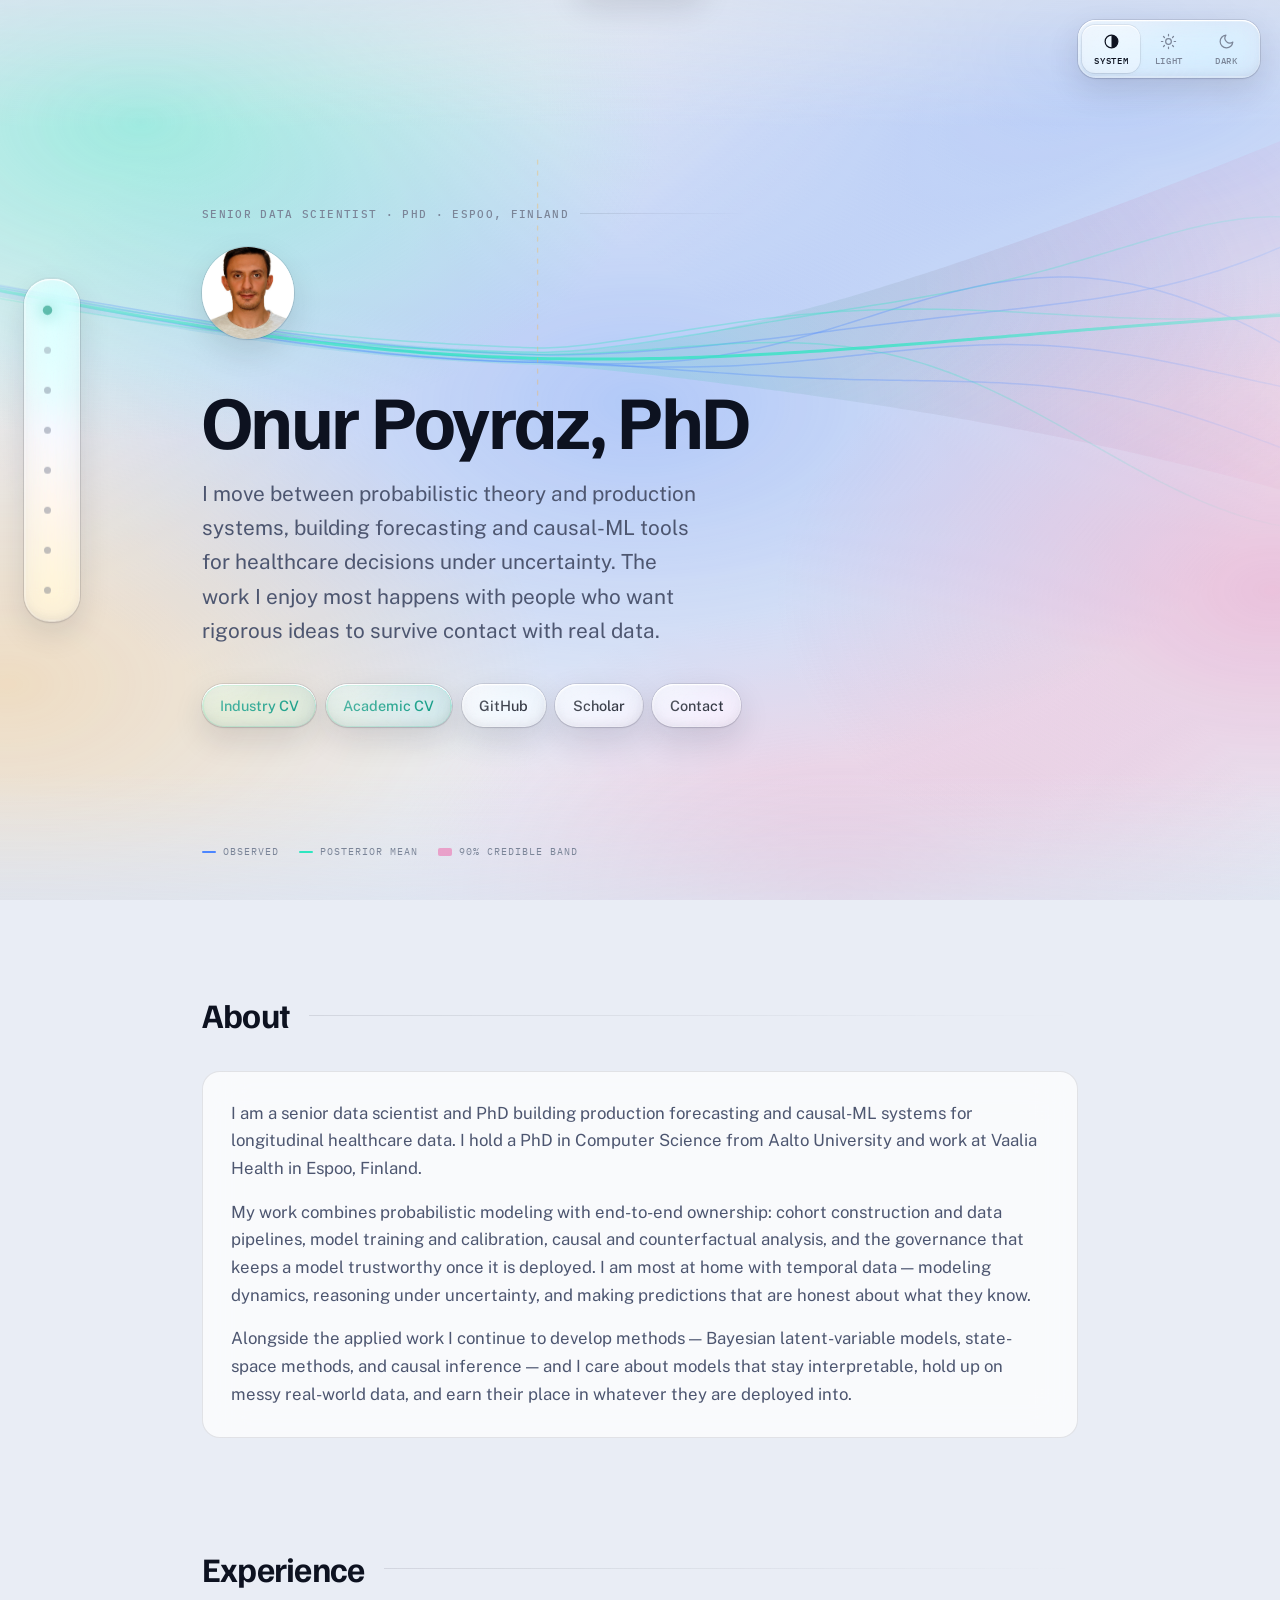
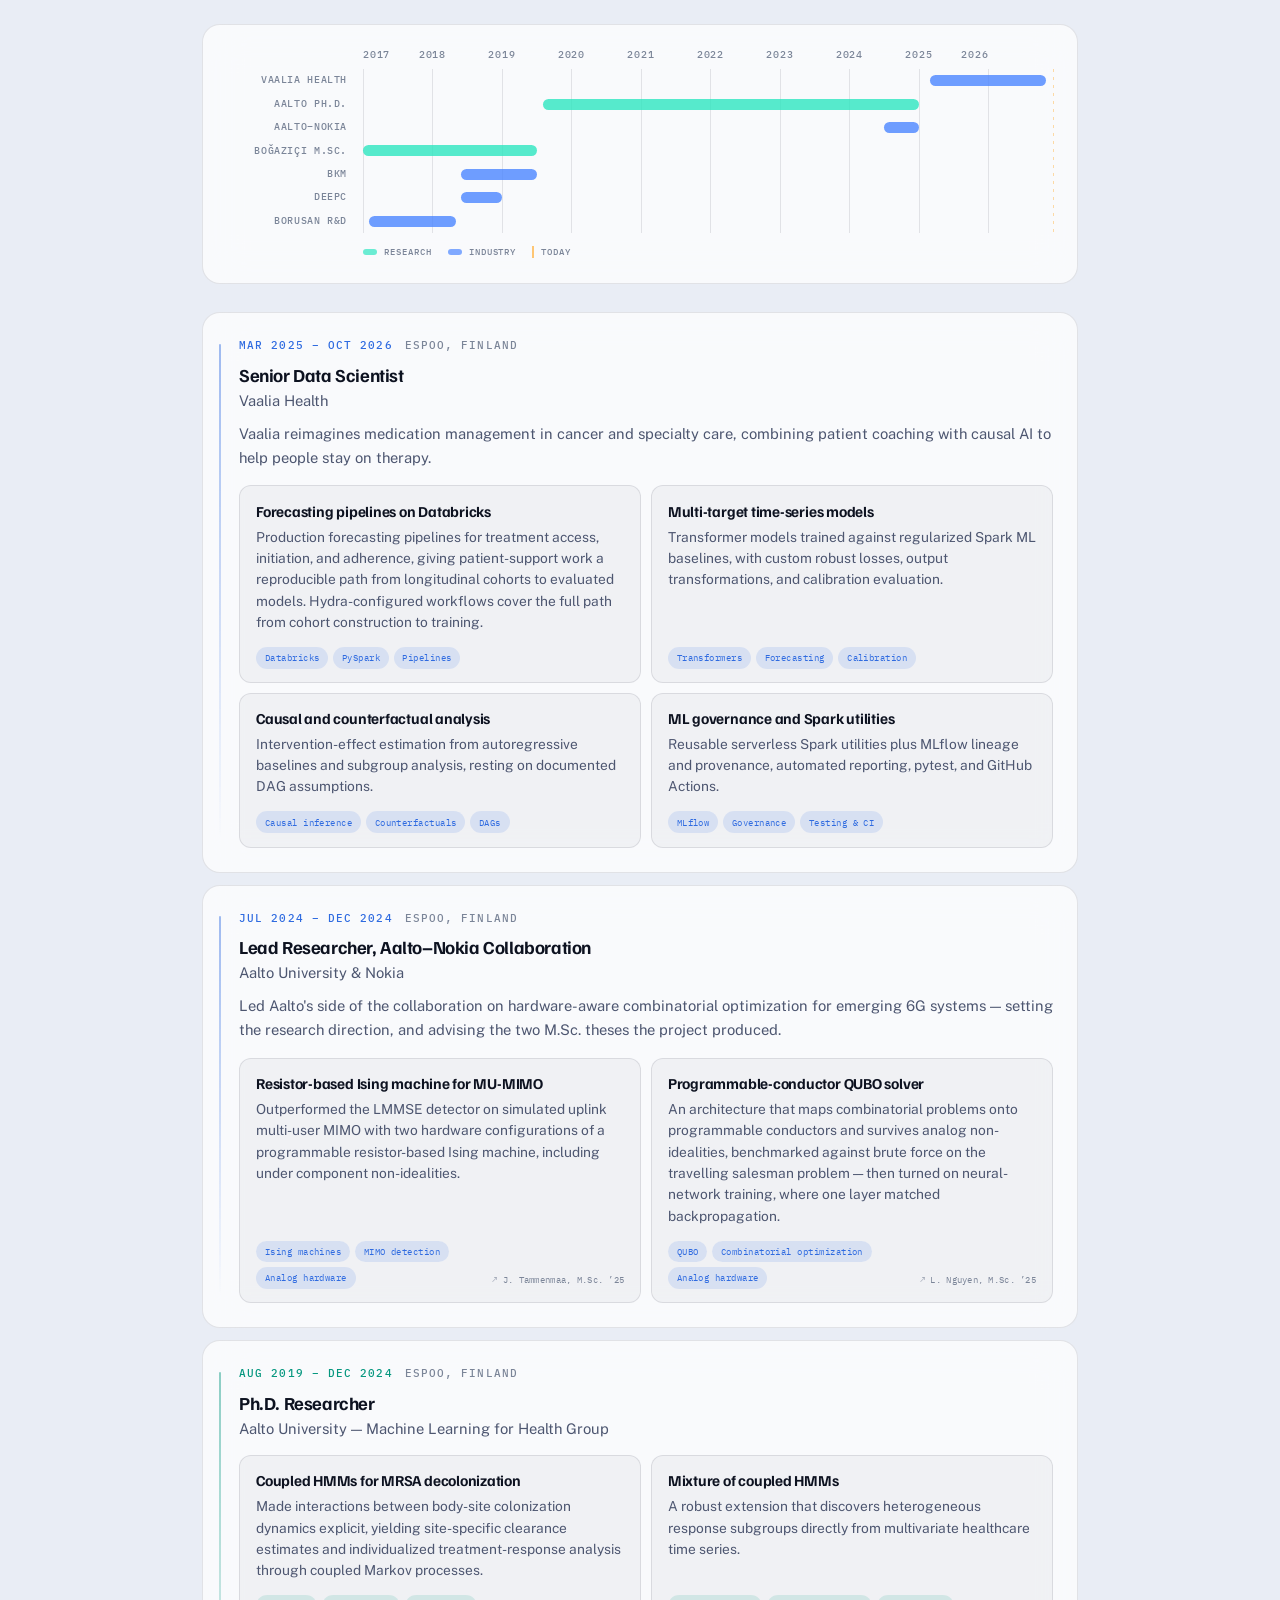
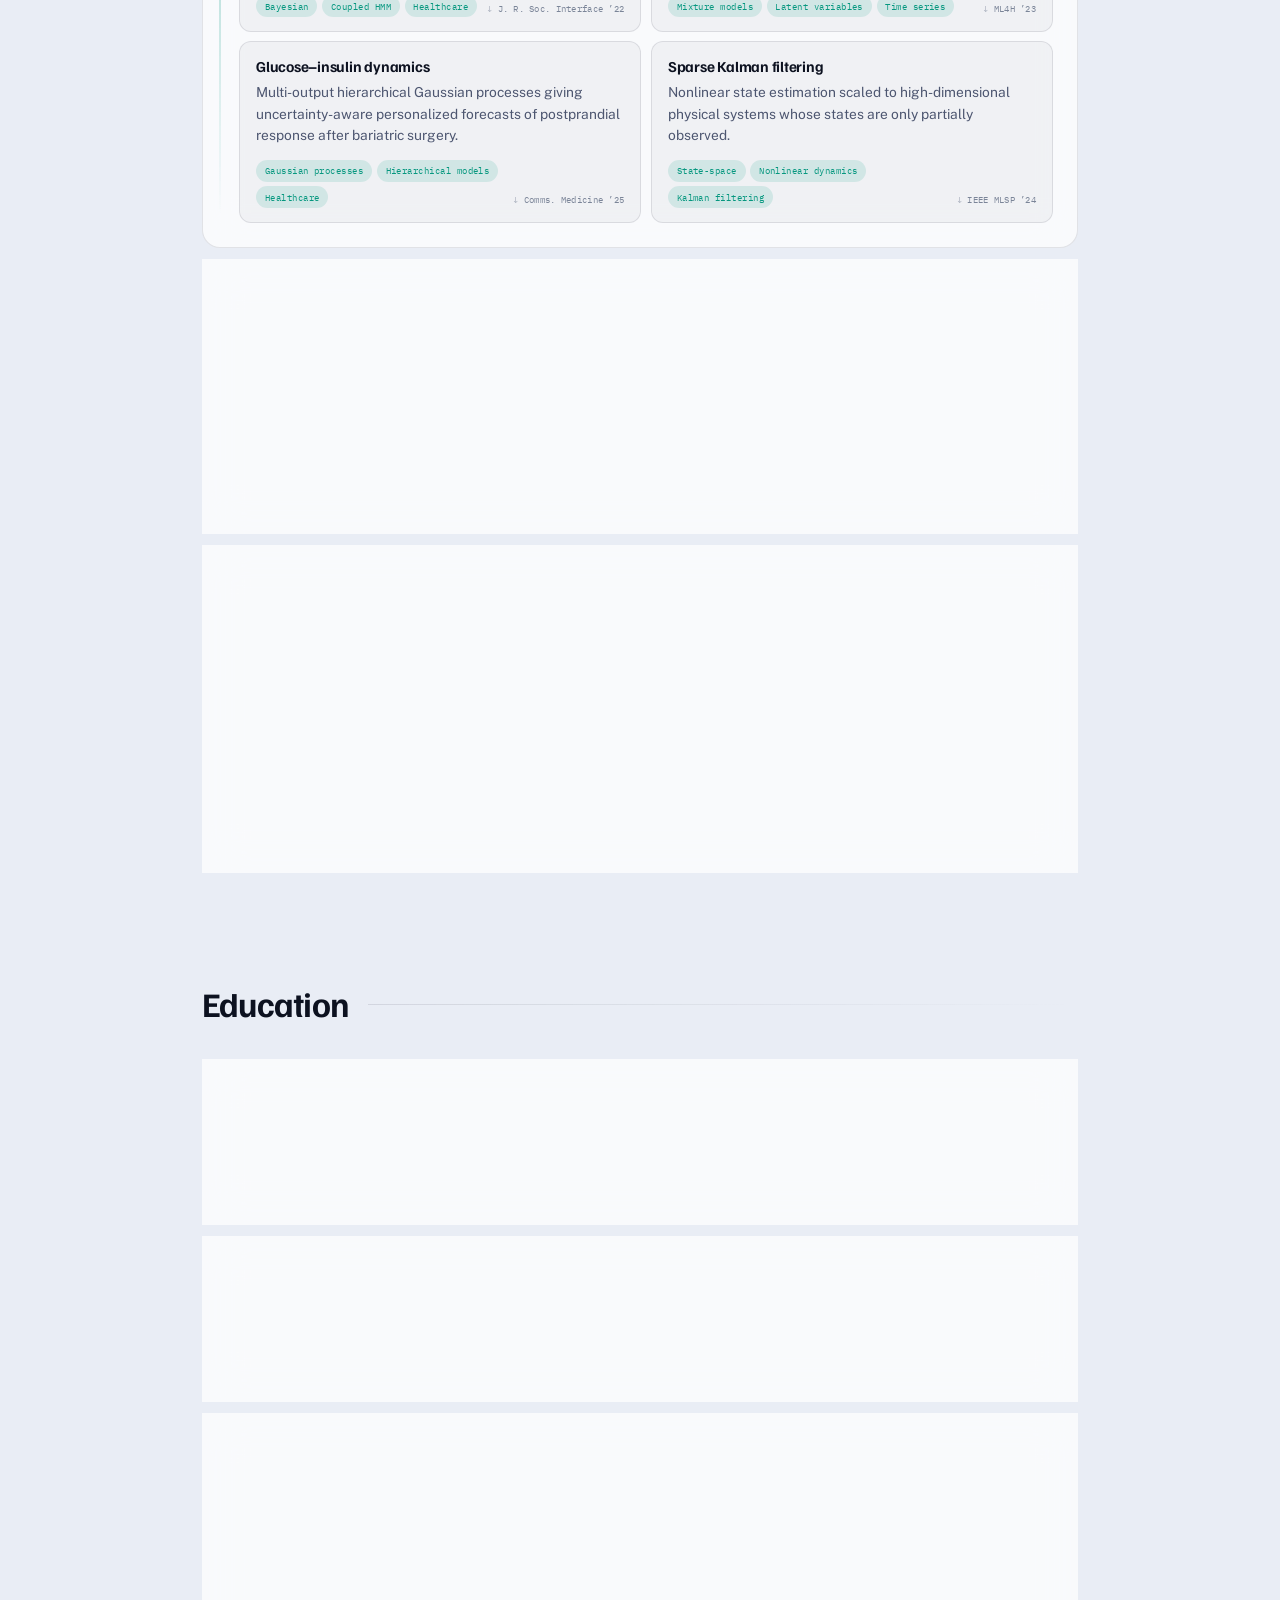
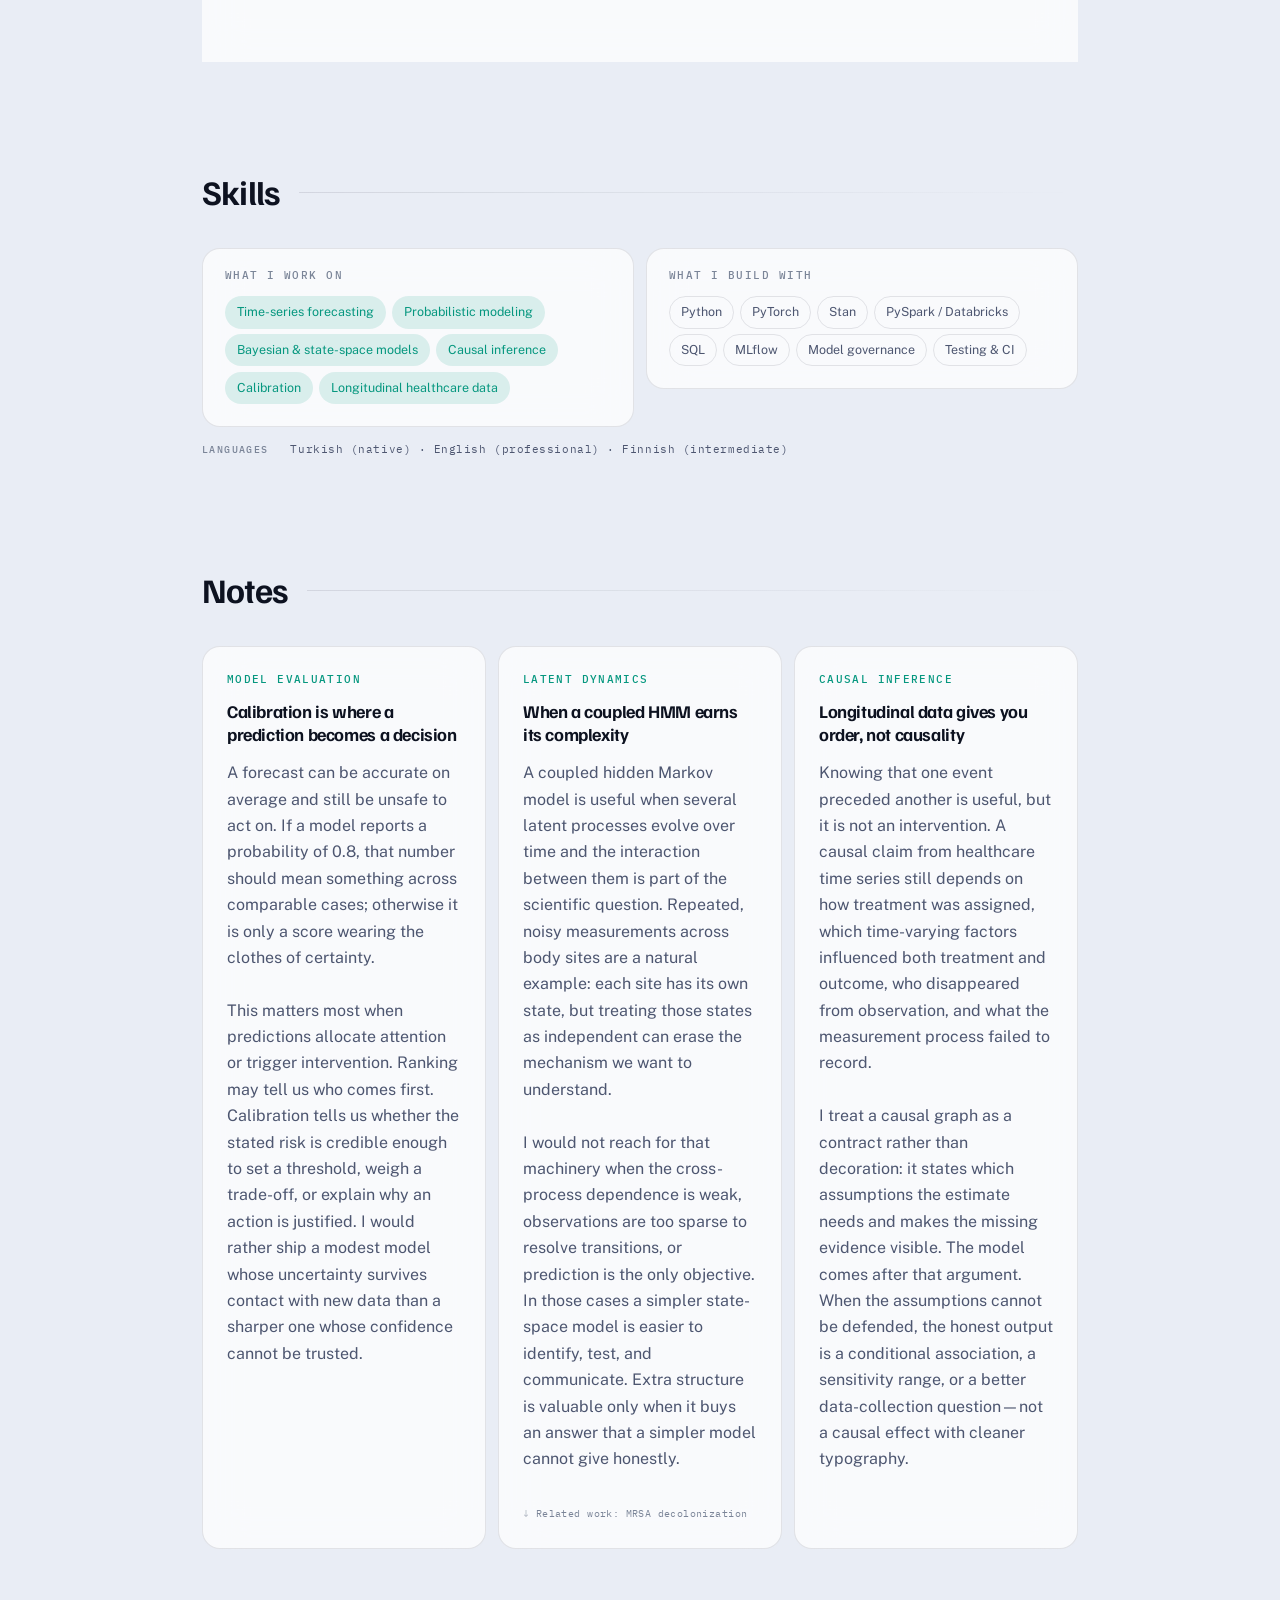
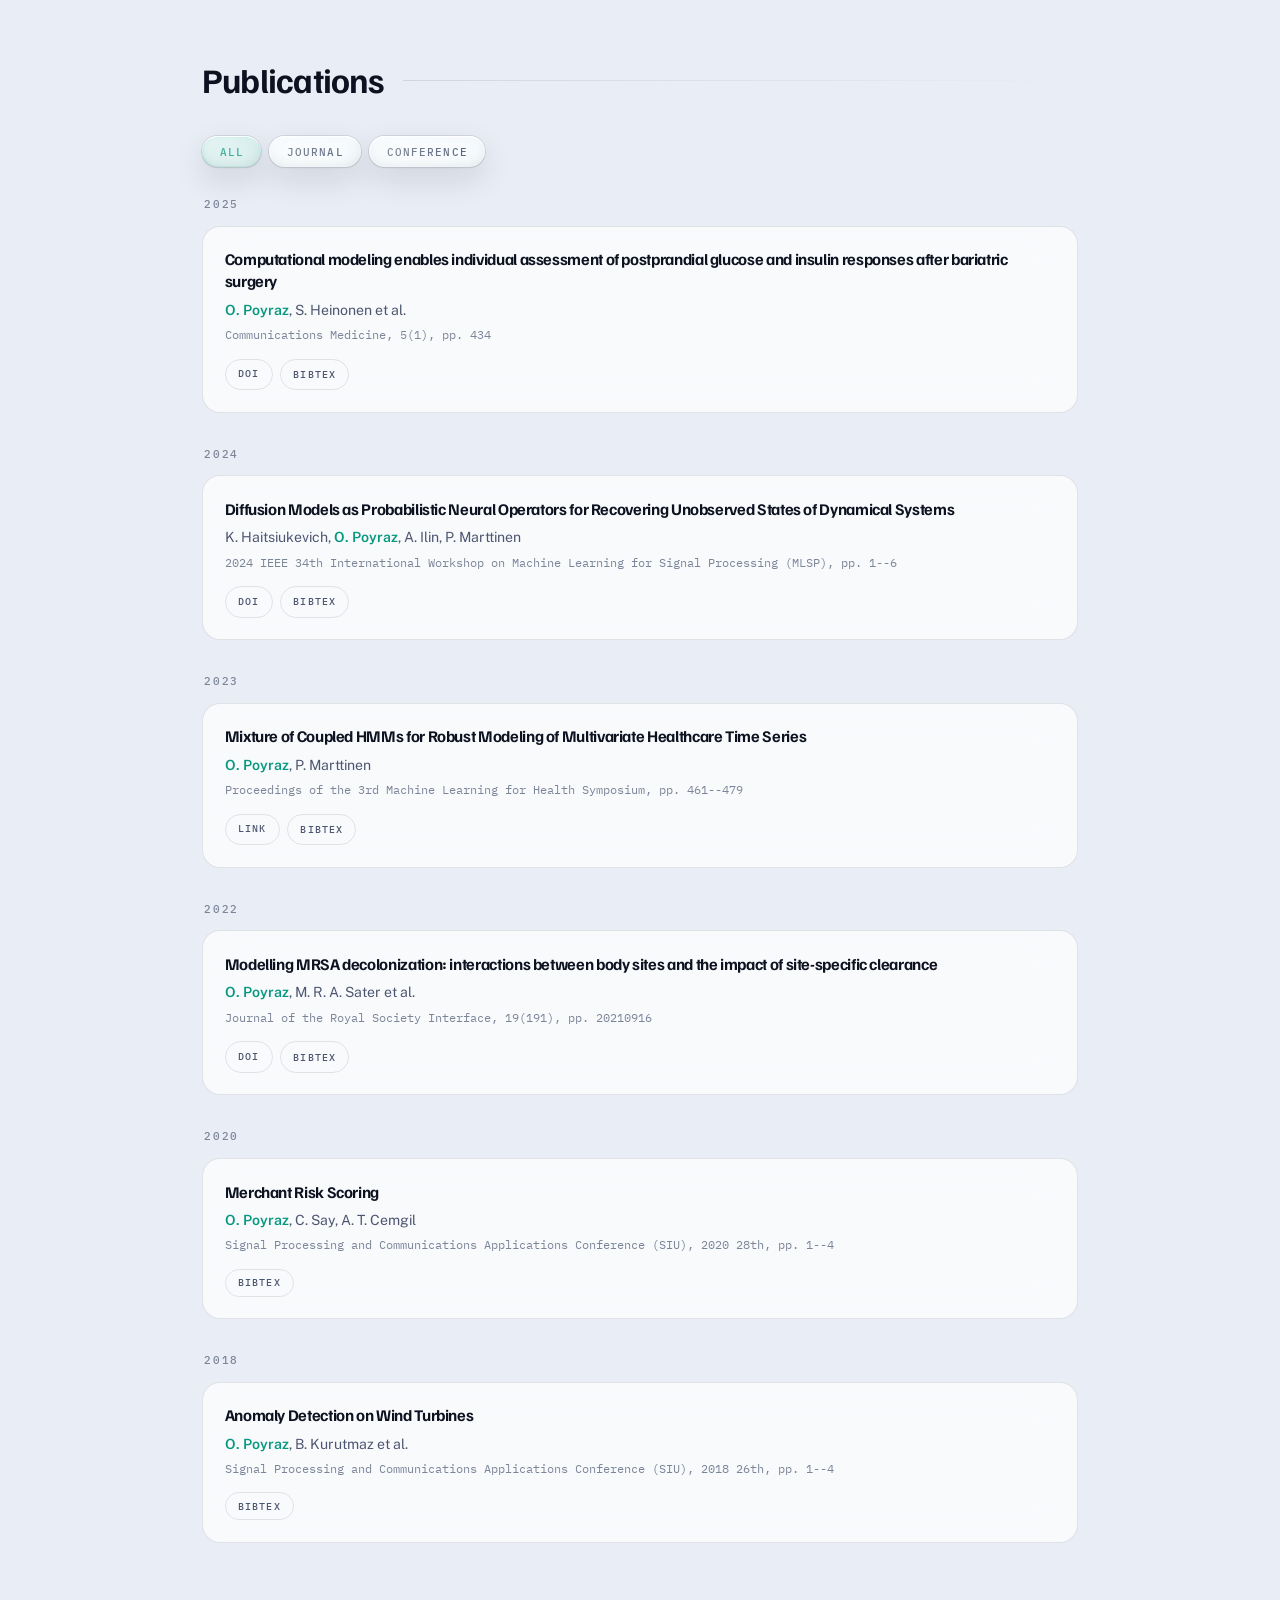
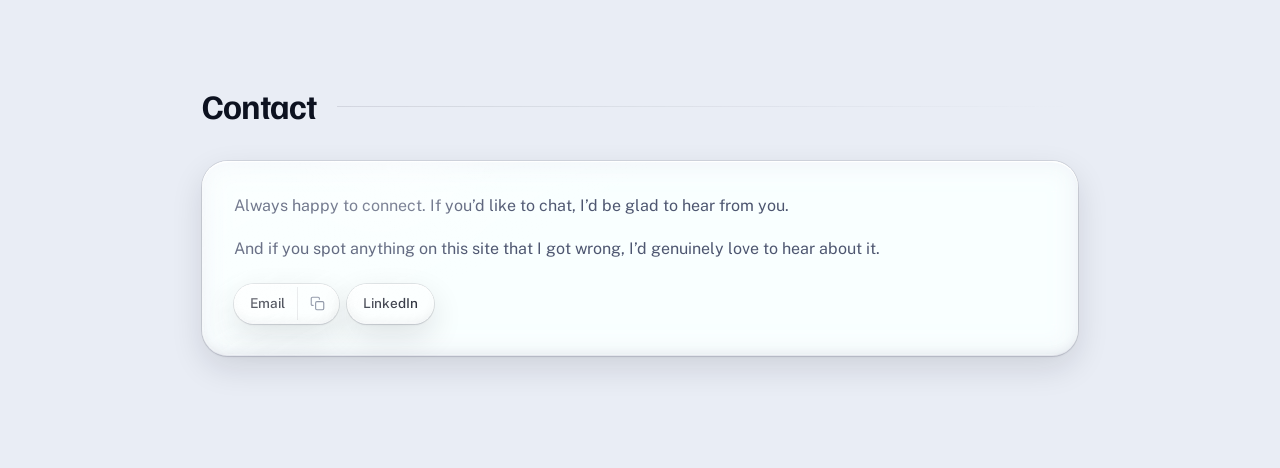
==== commit c8560c54: "update CVs and work history" ====
--- a/index.html
+++ b/index.html
@@ -245,9 +245,9 @@
 
       <ol class="timeline">
 
-        <li class="timeline-item reveal" id="exp-vaalia" data-start="2025-03" data-kind="industry" data-short="Vaalia Health">
+        <li class="timeline-item reveal" id="exp-vaalia" data-start="2025-03" data-end="2026-10" data-kind="industry" data-short="Vaalia Health">
           <div class="timeline-meta">
-            <span class="timeline-date">Mar 2025 – Present</span>
+            <span class="timeline-date">Mar 2025 – Oct 2026</span>
             <span class="timeline-loc">Espoo, Finland</span>
           </div>
           <h3 class="timeline-role">Senior Data Scientist</h3>
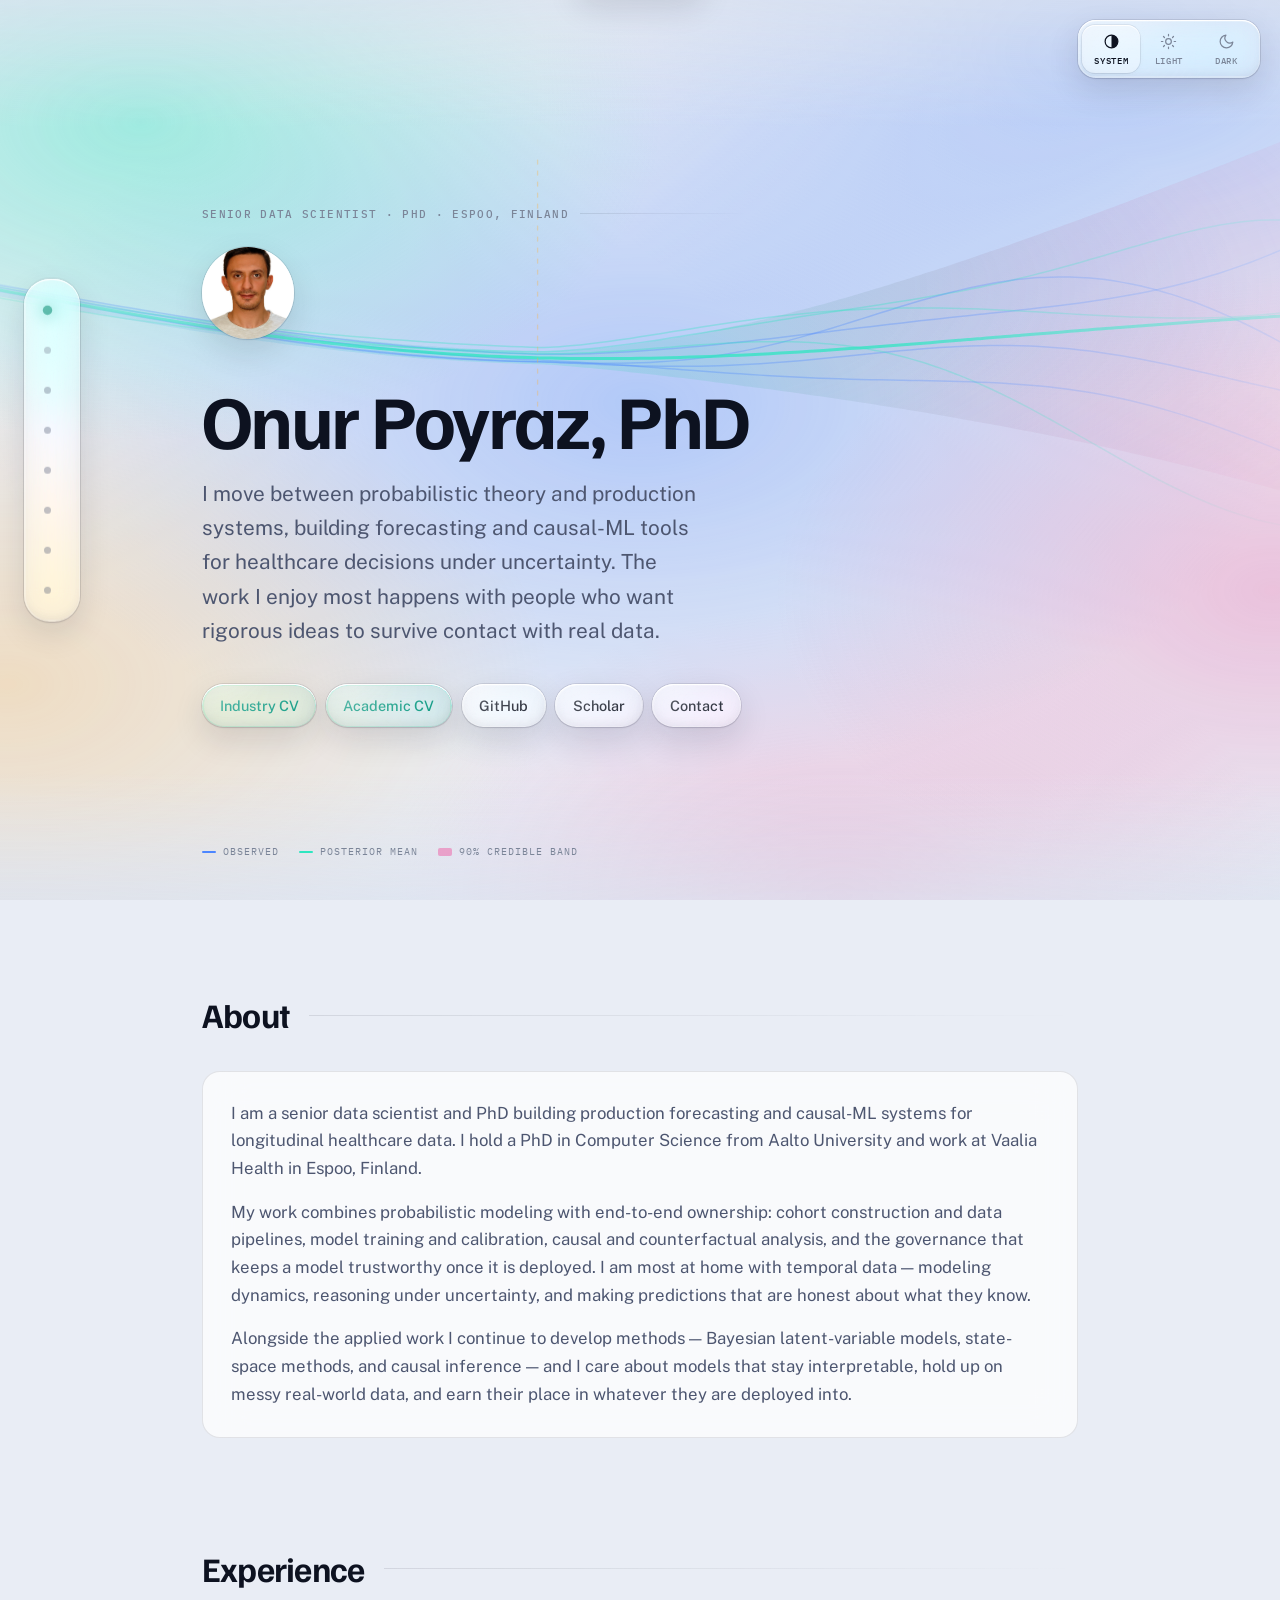
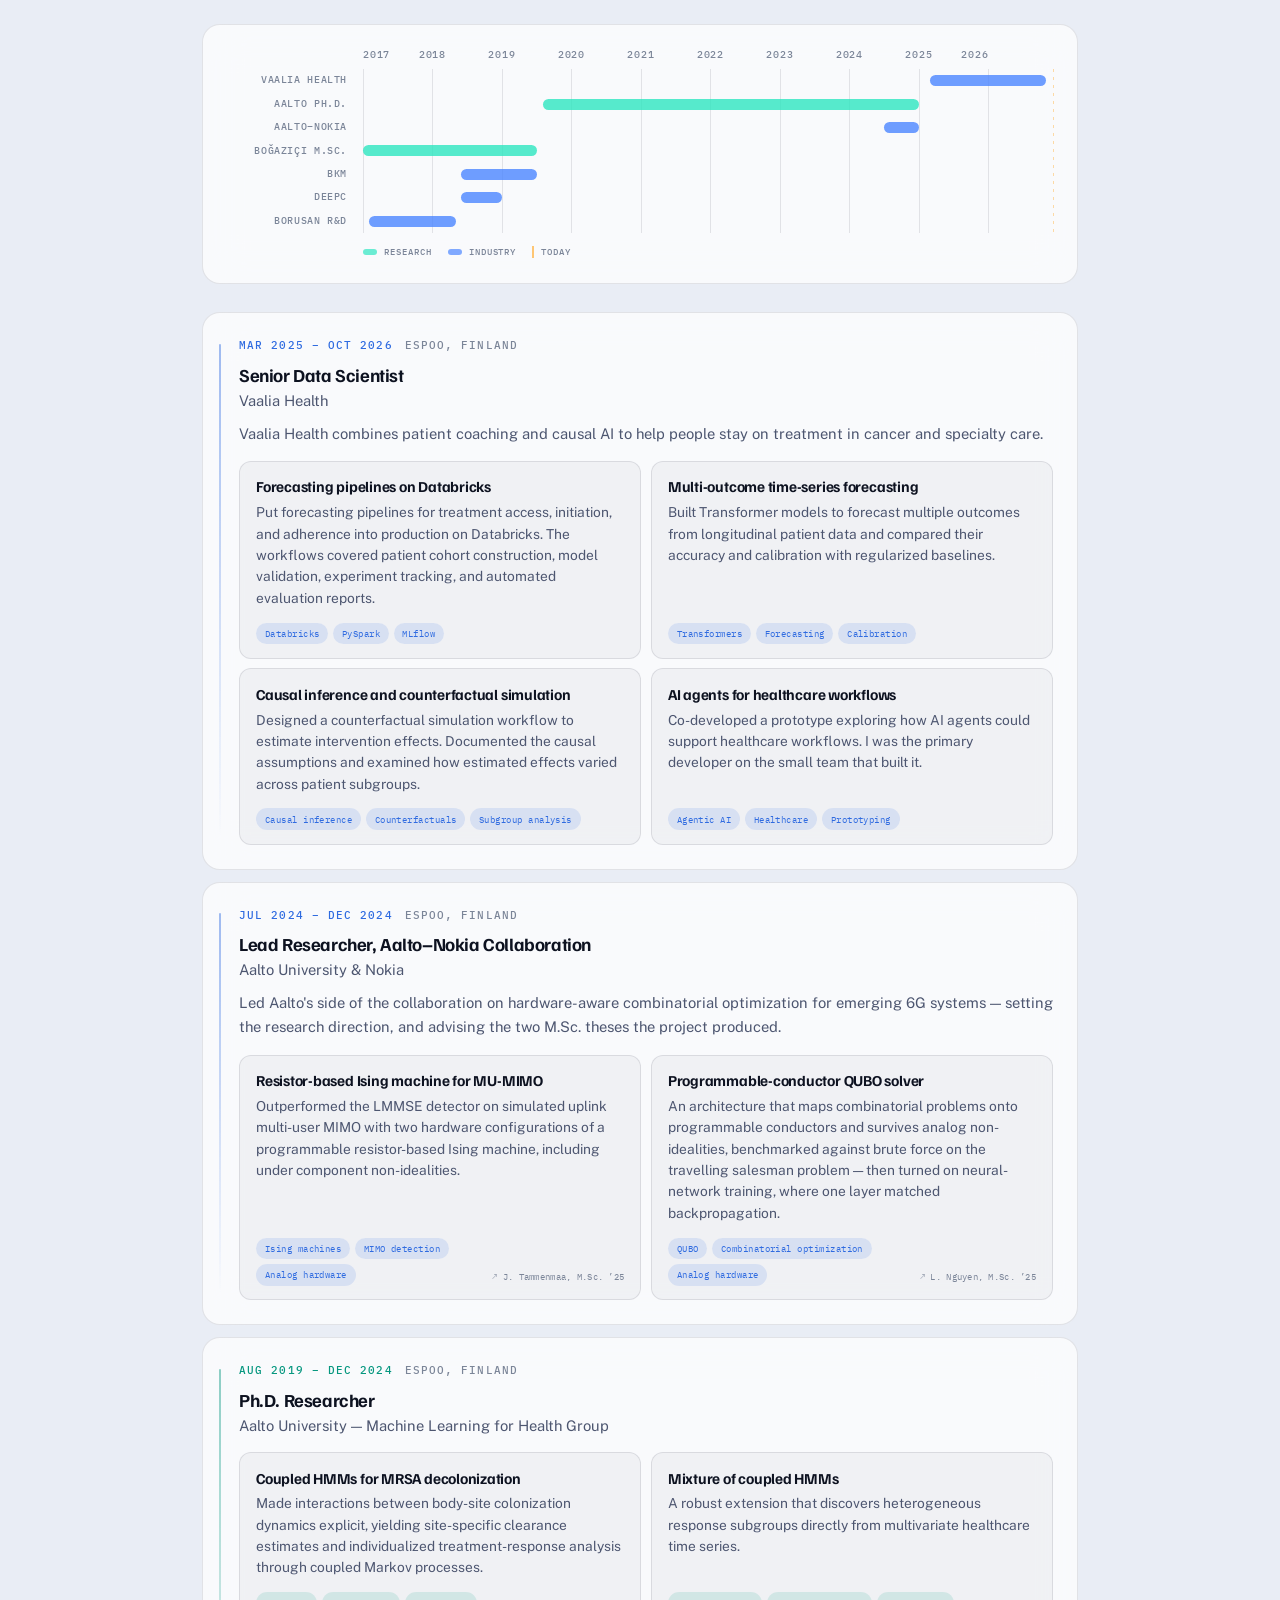
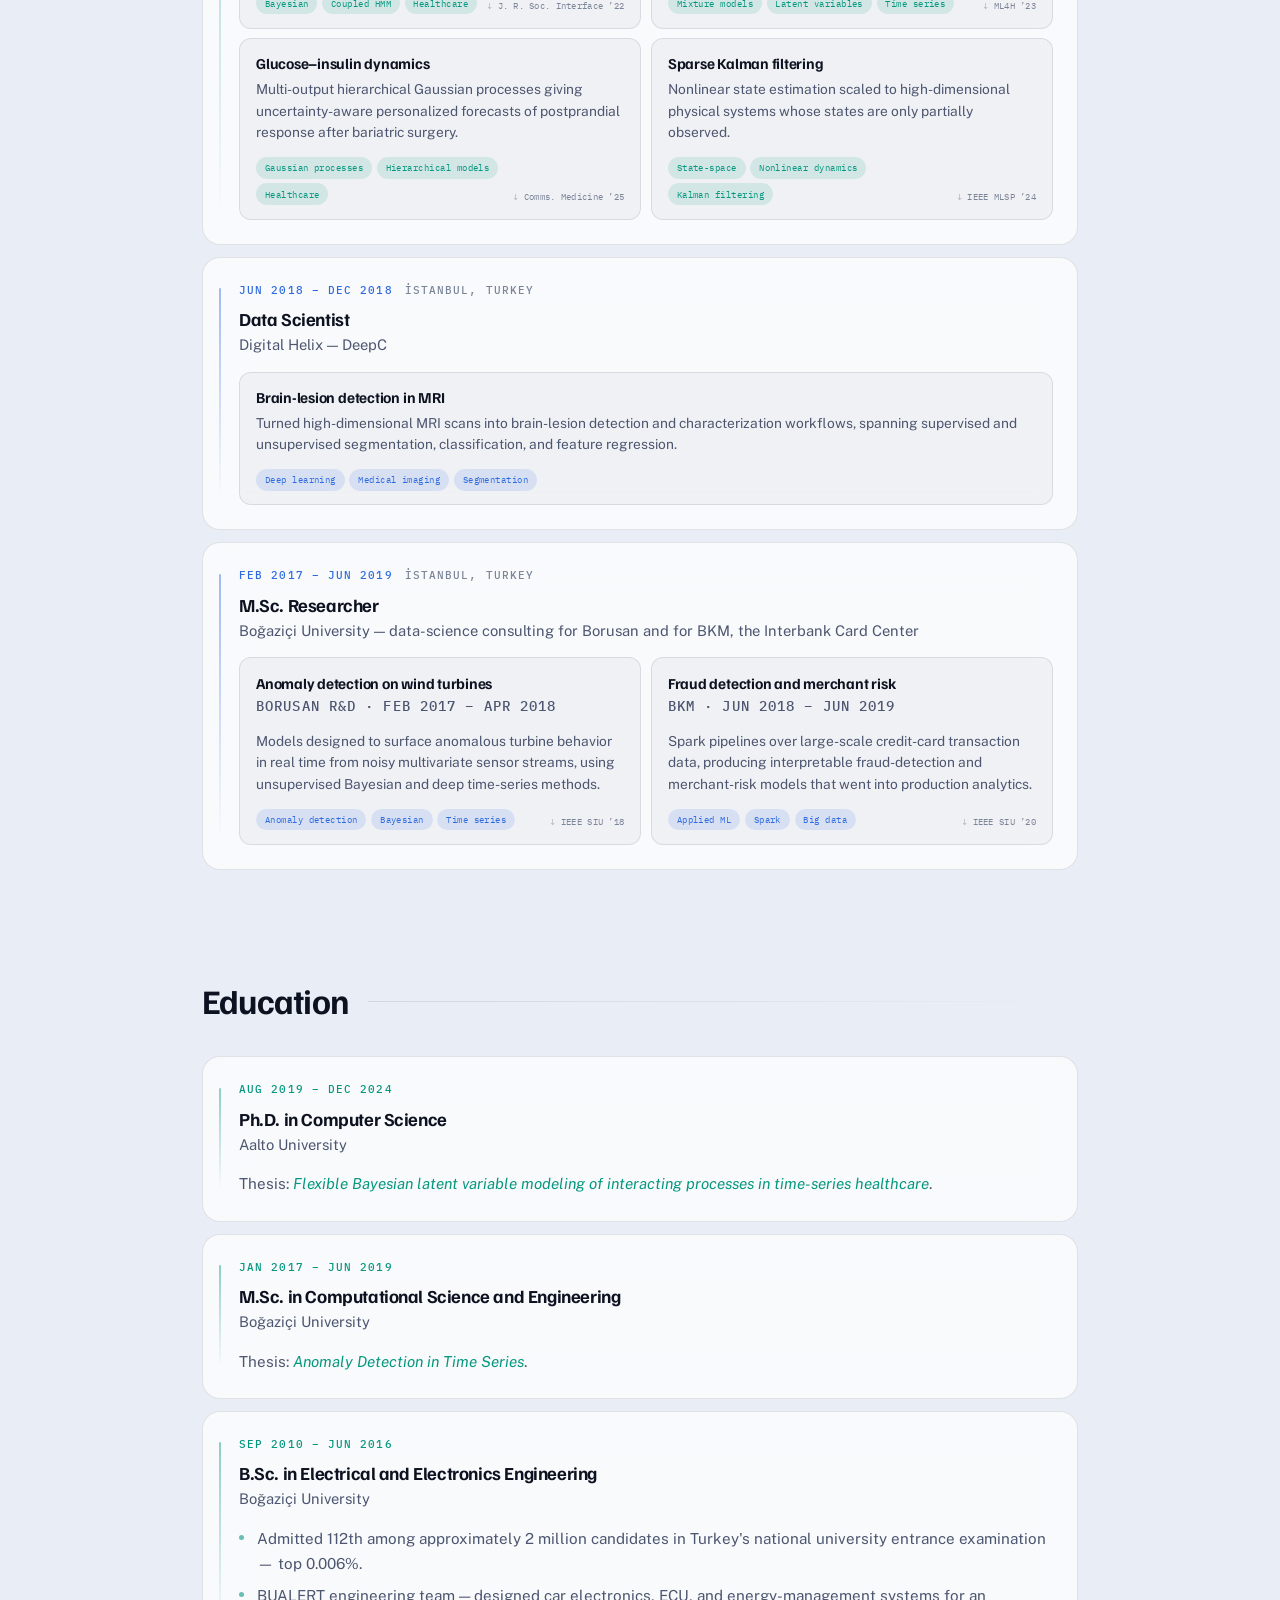
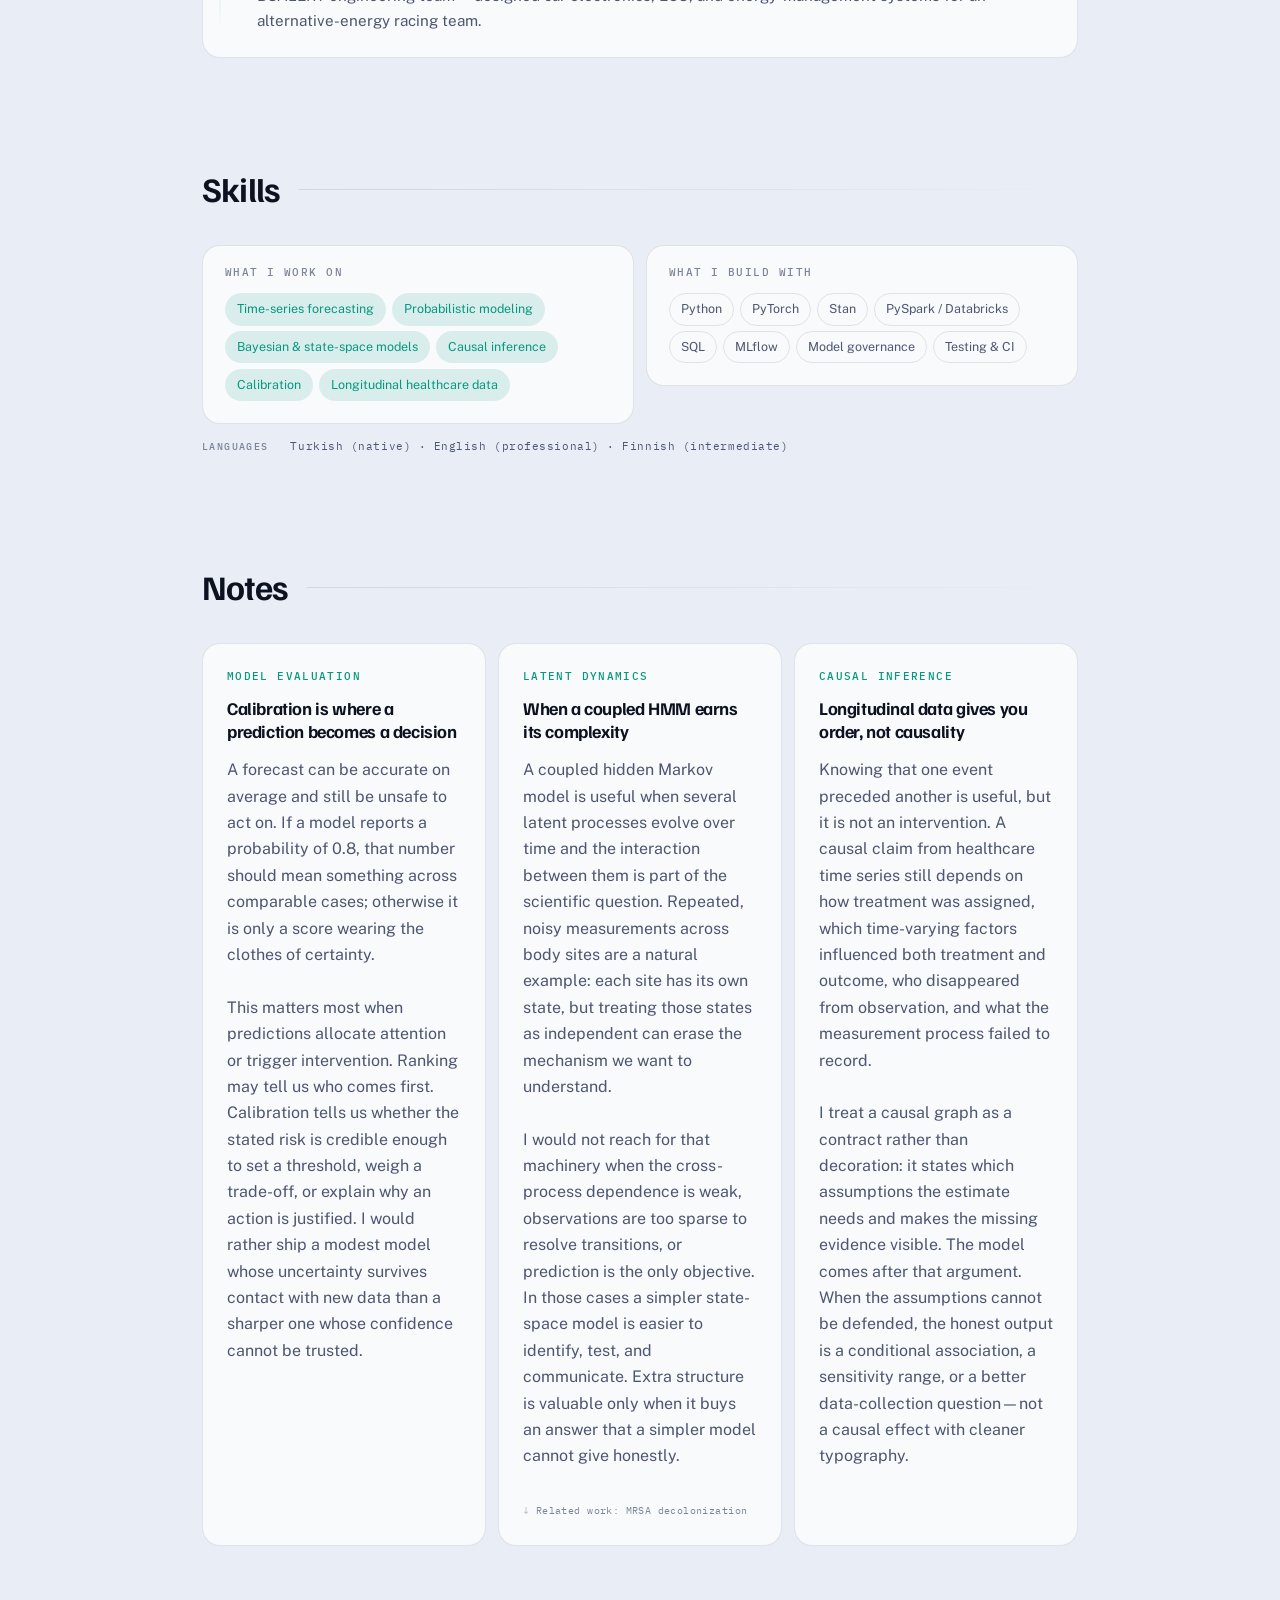
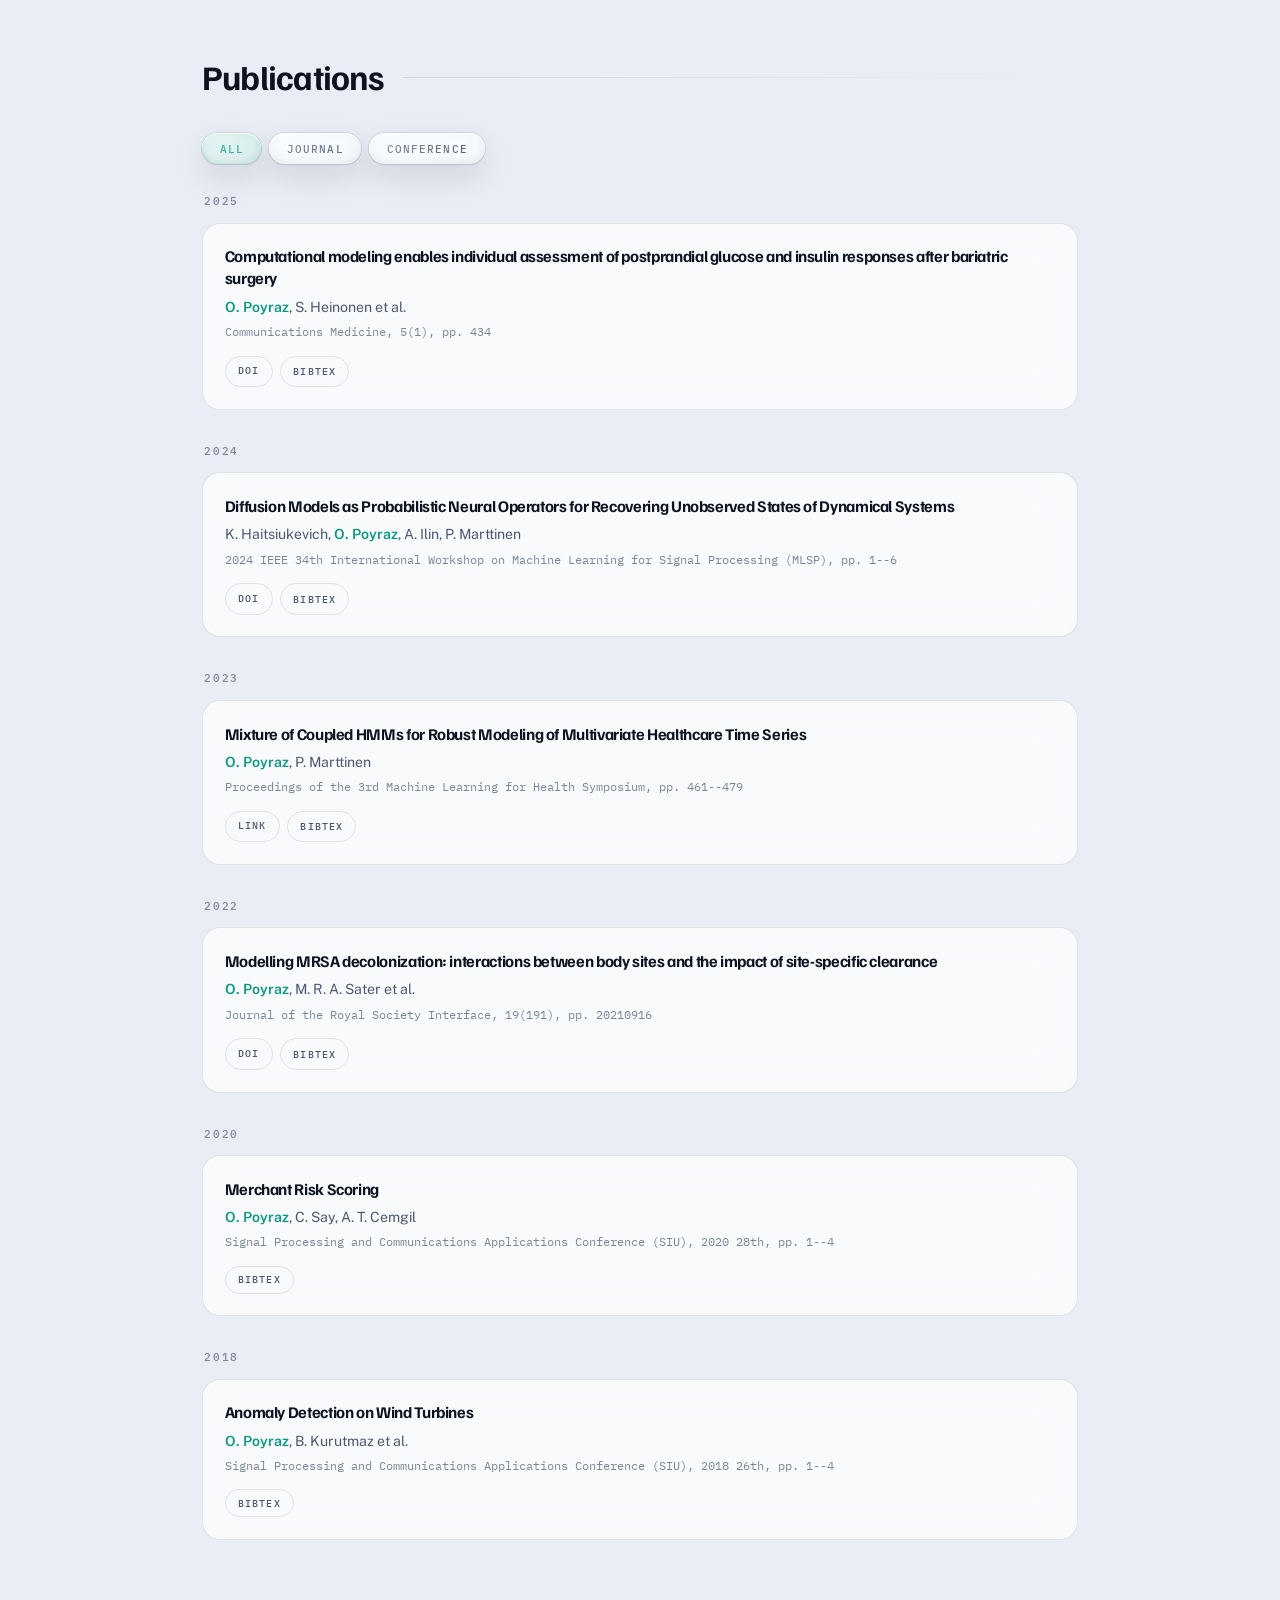
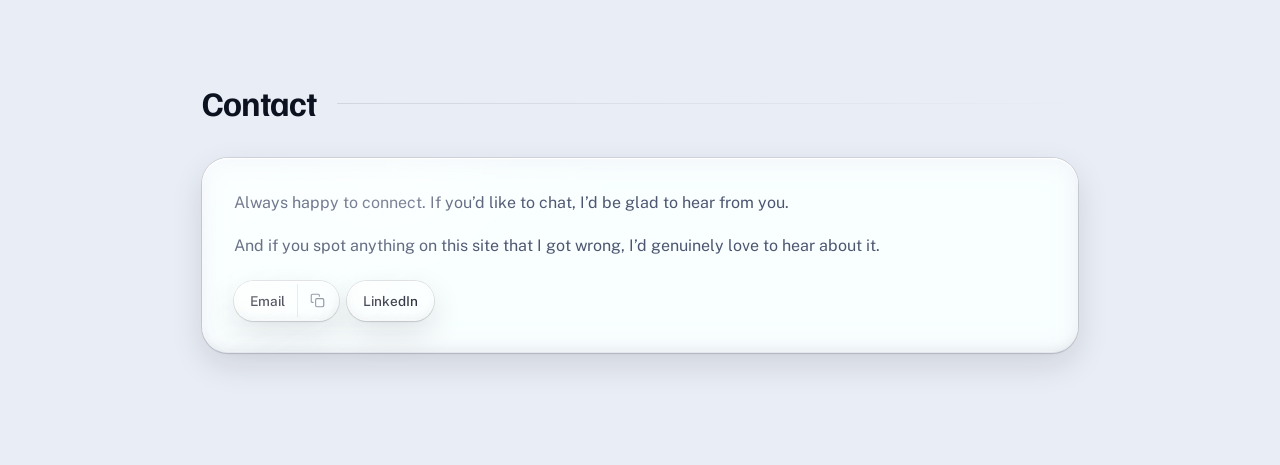
==== commit 1270c319: "update Vaalia-experience" ====
--- a/index.html
+++ b/index.html
@@ -252,43 +252,38 @@
           </div>
           <h3 class="timeline-role">Senior Data Scientist</h3>
           <p class="timeline-org">Vaalia Health</p>
-          <p class="timeline-lede">Vaalia reimagines medication management in cancer and specialty care, combining patient coaching with causal AI to help people stay on therapy.</p>
-
-          <!-- Work cards, not bullets. A bullet list of four projects and
-               a Projects section describing the same four was the page
-               saying everything twice; the cards carry the keywords the
-               bullets never did, and the citation in the corner is the
-               third telling folded into the first two. -->
+          <p class="timeline-lede">Vaalia Health combines patient coaching and causal AI to help people stay on treatment in cancer and specialty care.</p>
+
           <div class="work-grid">
             <article class="work-card">
               <h4>Forecasting pipelines on Databricks</h4>
-              <p>Production forecasting pipelines for treatment access, initiation, and adherence, giving patient-support work a reproducible path from longitudinal cohorts to evaluated models. Hydra-configured workflows cover the full path from cohort construction to training.</p>
-              <div class="work-foot">
-                <div class="work-tags"><span>Databricks</span><span>PySpark</span><span>Pipelines</span></div>
-              </div>
-            </article>
-
-            <article class="work-card">
-              <h4>Multi-target time-series models</h4>
-              <p>Transformer models trained against regularized Spark ML baselines, with custom robust losses, output transformations, and calibration evaluation.</p>
+              <p>Put forecasting pipelines for treatment access, initiation, and adherence into production on Databricks. The workflows covered patient cohort construction, model validation, experiment tracking, and automated evaluation reports.</p>
+              <div class="work-foot">
+                <div class="work-tags"><span>Databricks</span><span>PySpark</span><span>MLflow</span></div>
+              </div>
+            </article>
+
+            <article class="work-card">
+              <h4>Multi-outcome time-series forecasting</h4>
+              <p>Built Transformer models to forecast multiple outcomes from longitudinal patient data and compared their accuracy and calibration with regularized baselines.</p>
               <div class="work-foot">
                 <div class="work-tags"><span>Transformers</span><span>Forecasting</span><span>Calibration</span></div>
               </div>
             </article>
 
             <article class="work-card">
-              <h4>Causal and counterfactual analysis</h4>
-              <p>Intervention-effect estimation from autoregressive baselines and subgroup analysis, resting on documented DAG assumptions.</p>
-              <div class="work-foot">
-                <div class="work-tags"><span>Causal inference</span><span>Counterfactuals</span><span>DAGs</span></div>
-              </div>
-            </article>
-
-            <article class="work-card">
-              <h4>ML governance and Spark utilities</h4>
-              <p>Reusable serverless Spark utilities plus MLflow lineage and provenance, automated reporting, pytest, and GitHub Actions.</p>
-              <div class="work-foot">
-                <div class="work-tags"><span>MLflow</span><span>Governance</span><span>Testing &amp; CI</span></div>
+              <h4>Causal inference and counterfactual simulation</h4>
+              <p>Designed a counterfactual simulation workflow to estimate intervention effects. Documented the causal assumptions and examined how estimated effects varied across patient subgroups.</p>
+              <div class="work-foot">
+                <div class="work-tags"><span>Causal inference</span><span>Counterfactuals</span><span>Subgroup analysis</span></div>
+              </div>
+            </article>
+
+            <article class="work-card">
+              <h4>AI agents for healthcare workflows</h4>
+              <p>Co-developed a prototype exploring how AI agents could support healthcare workflows. I was the primary developer on the small team that built it.</p>
+              <div class="work-foot">
+                <div class="work-tags"><span>Agentic AI</span><span>Healthcare</span><span>Prototyping</span></div>
               </div>
             </article>
           </div>
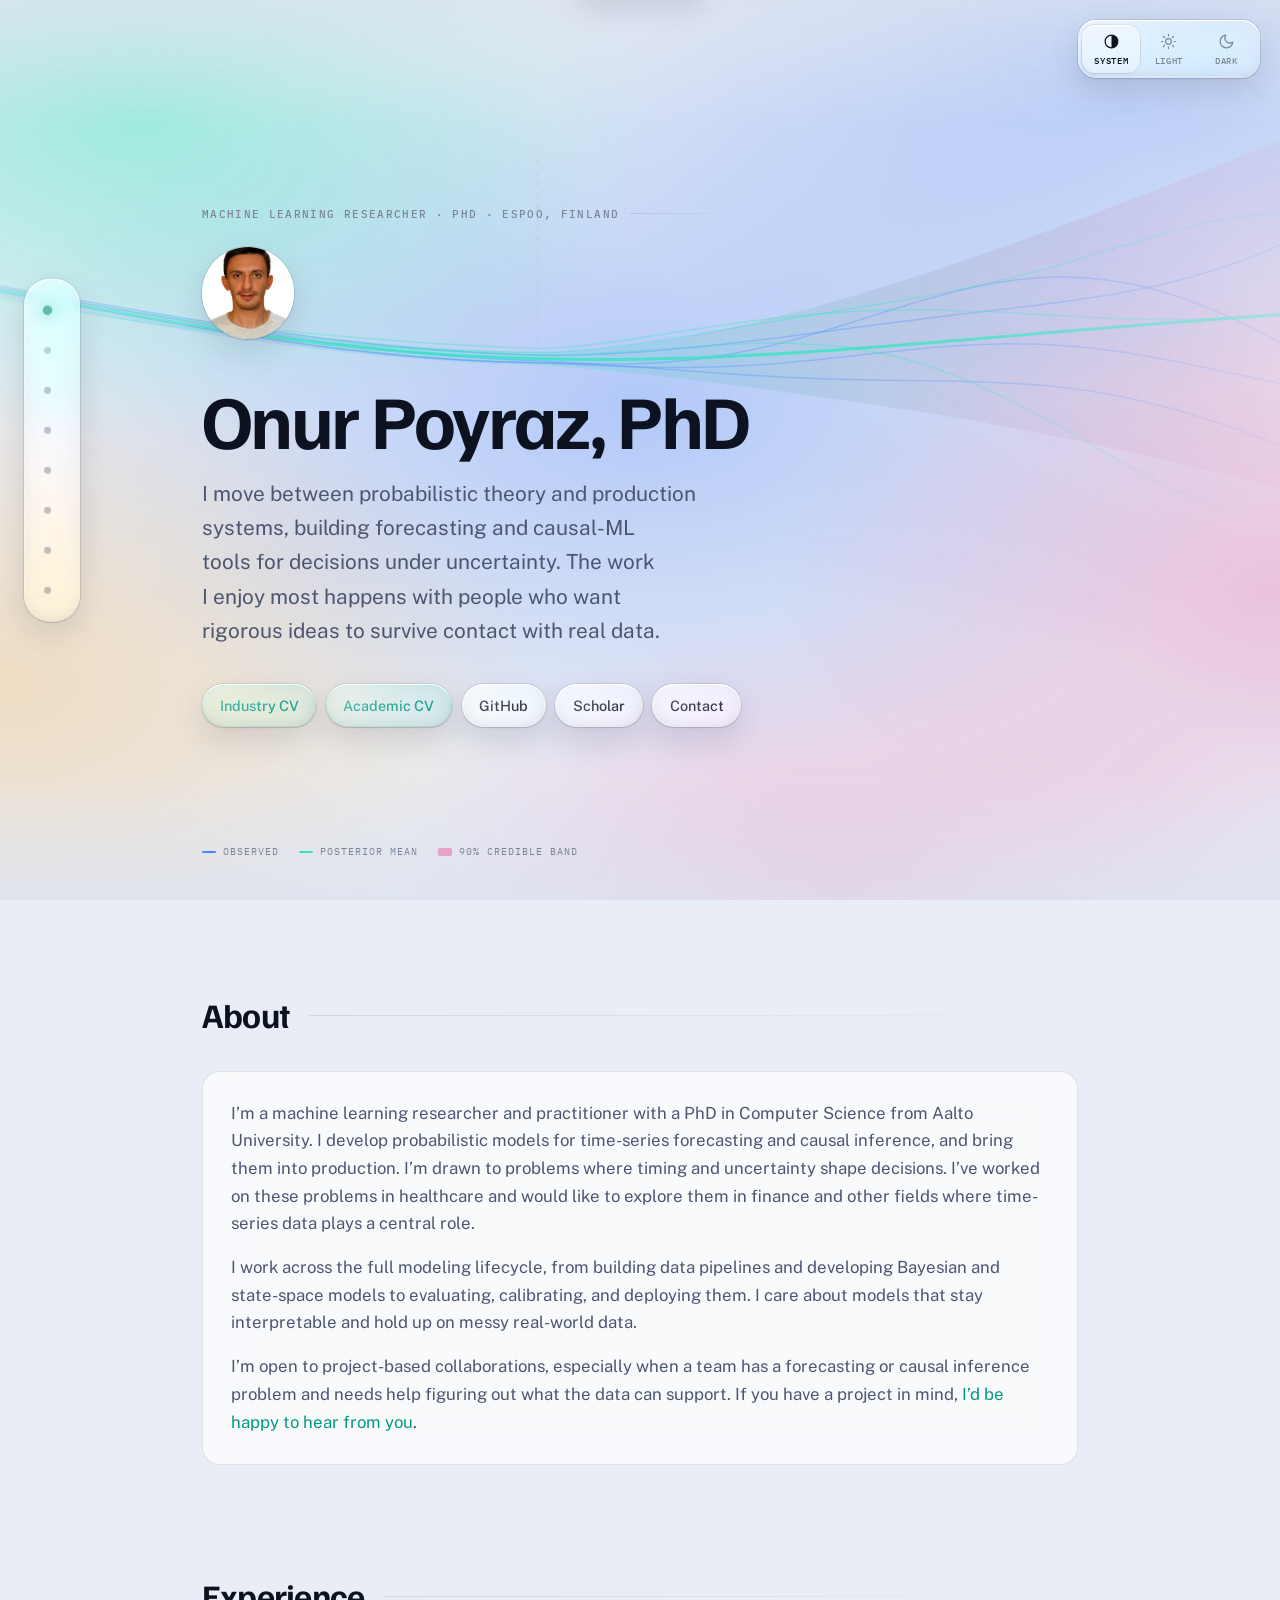
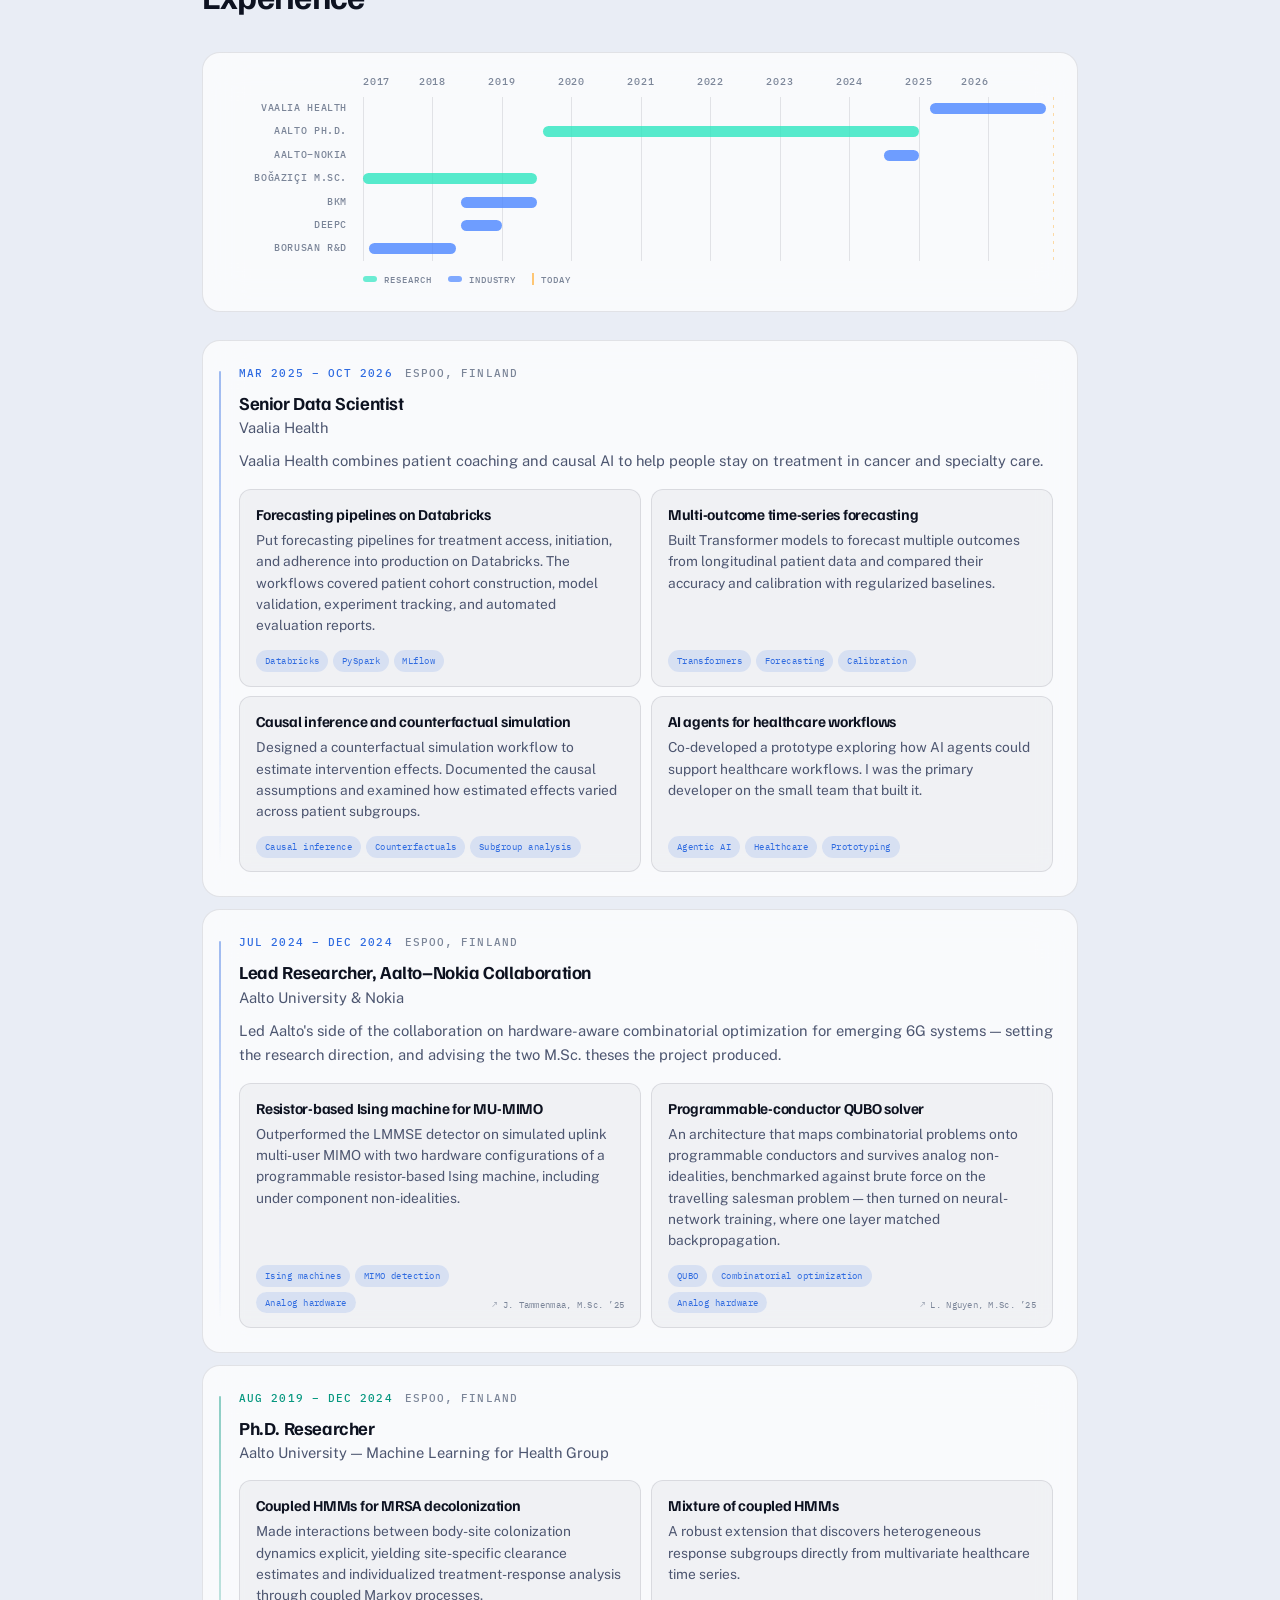
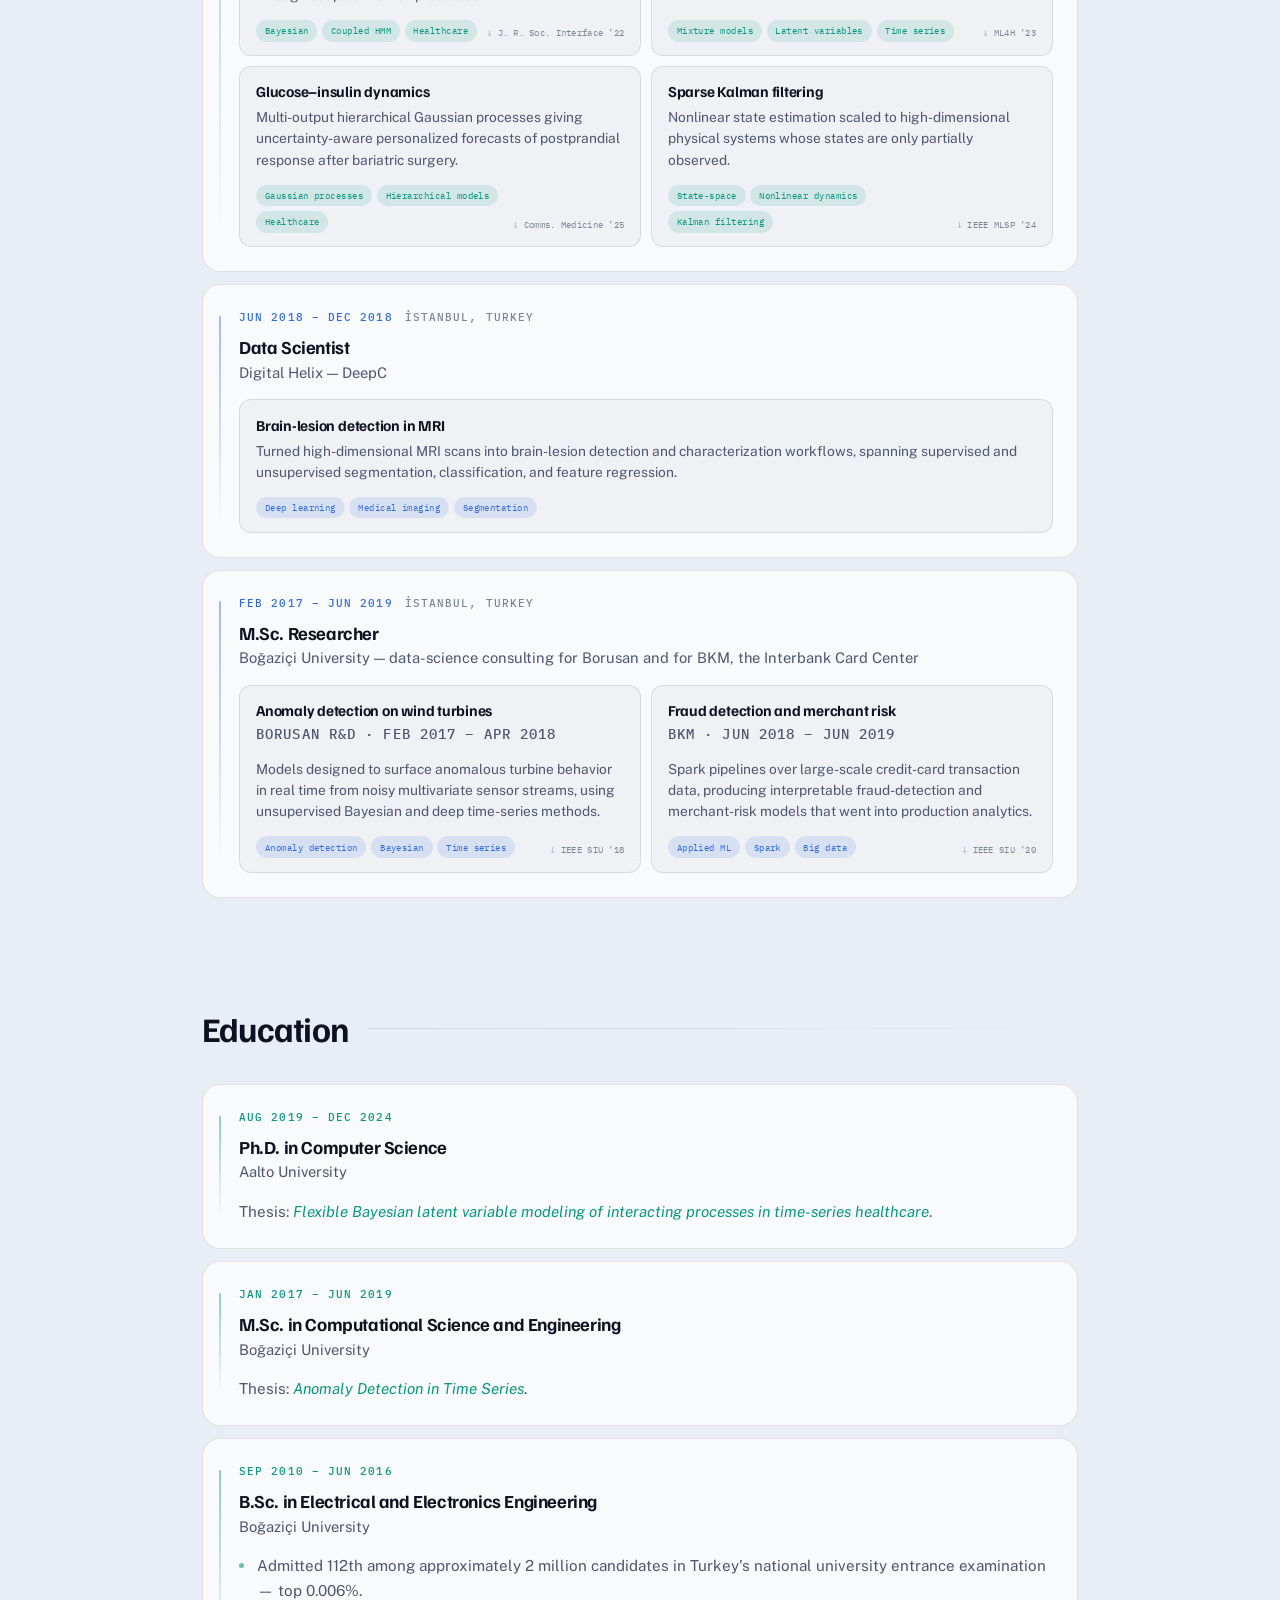
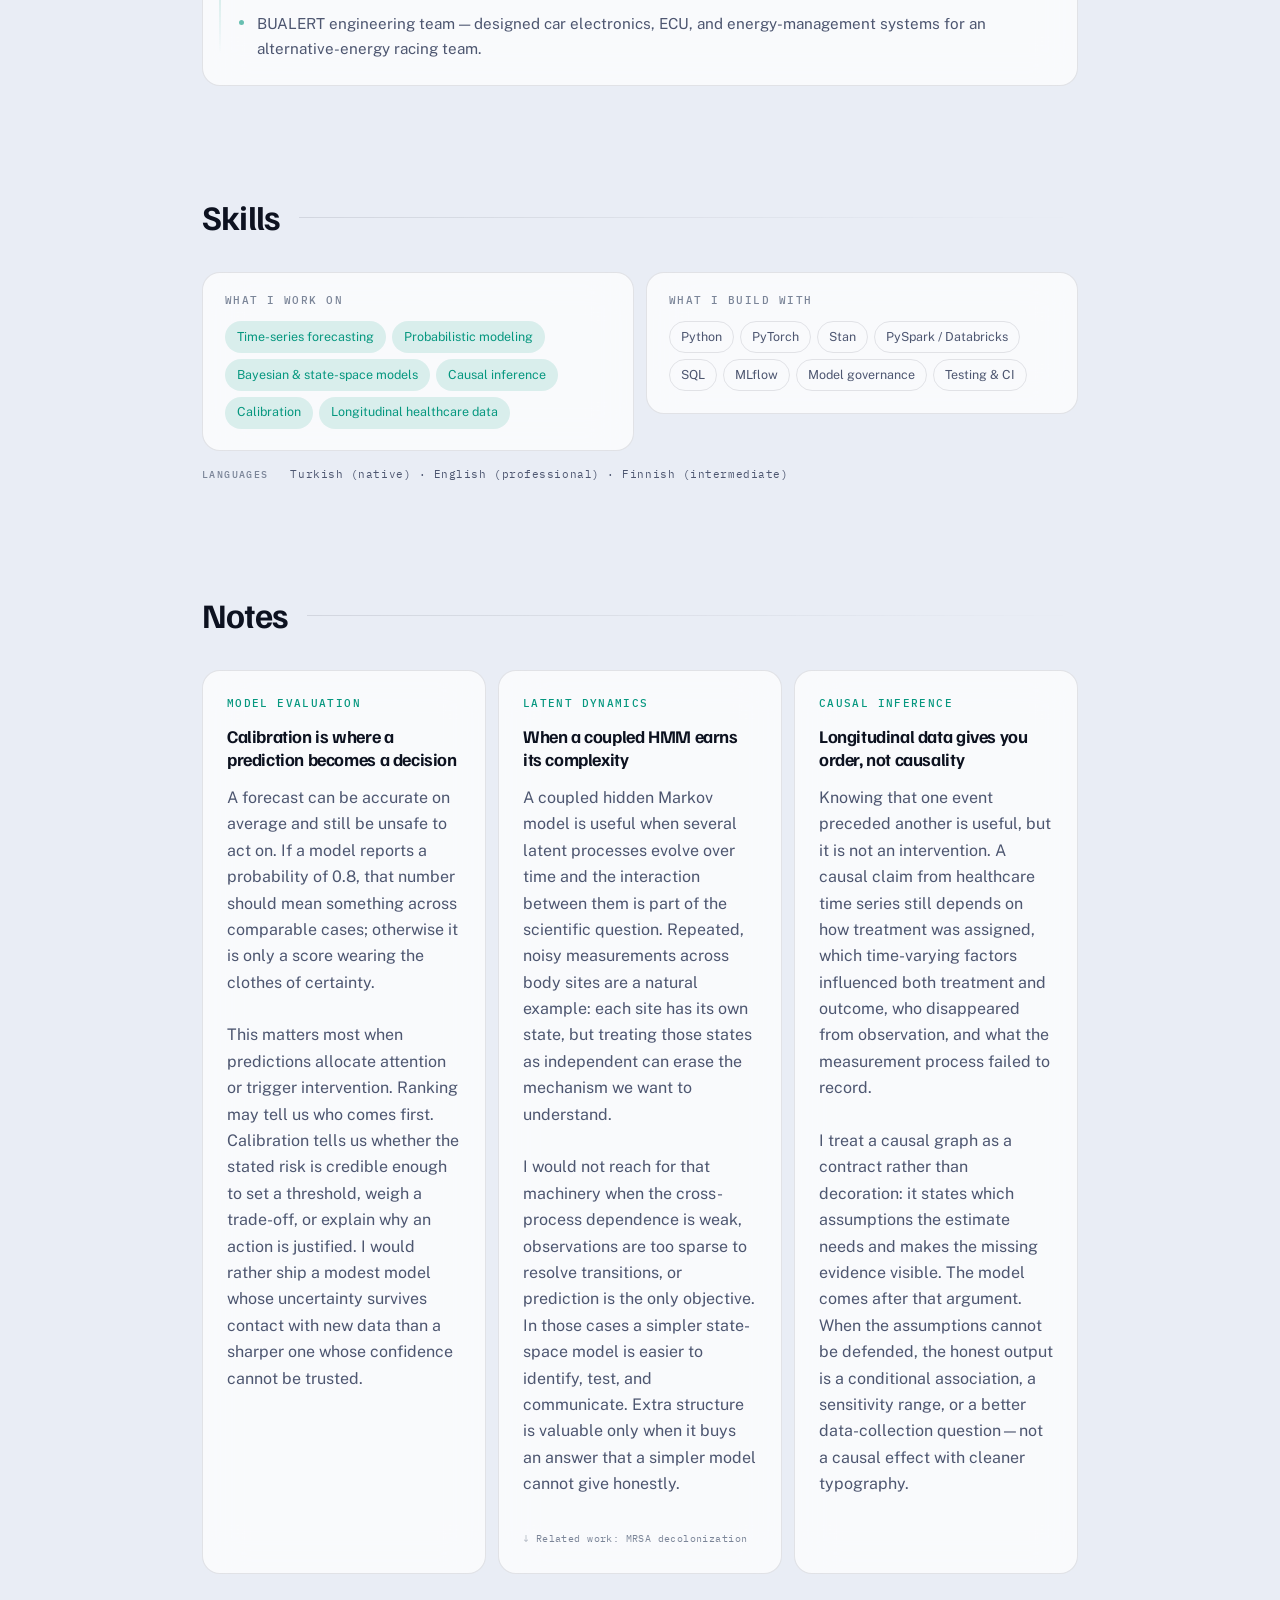
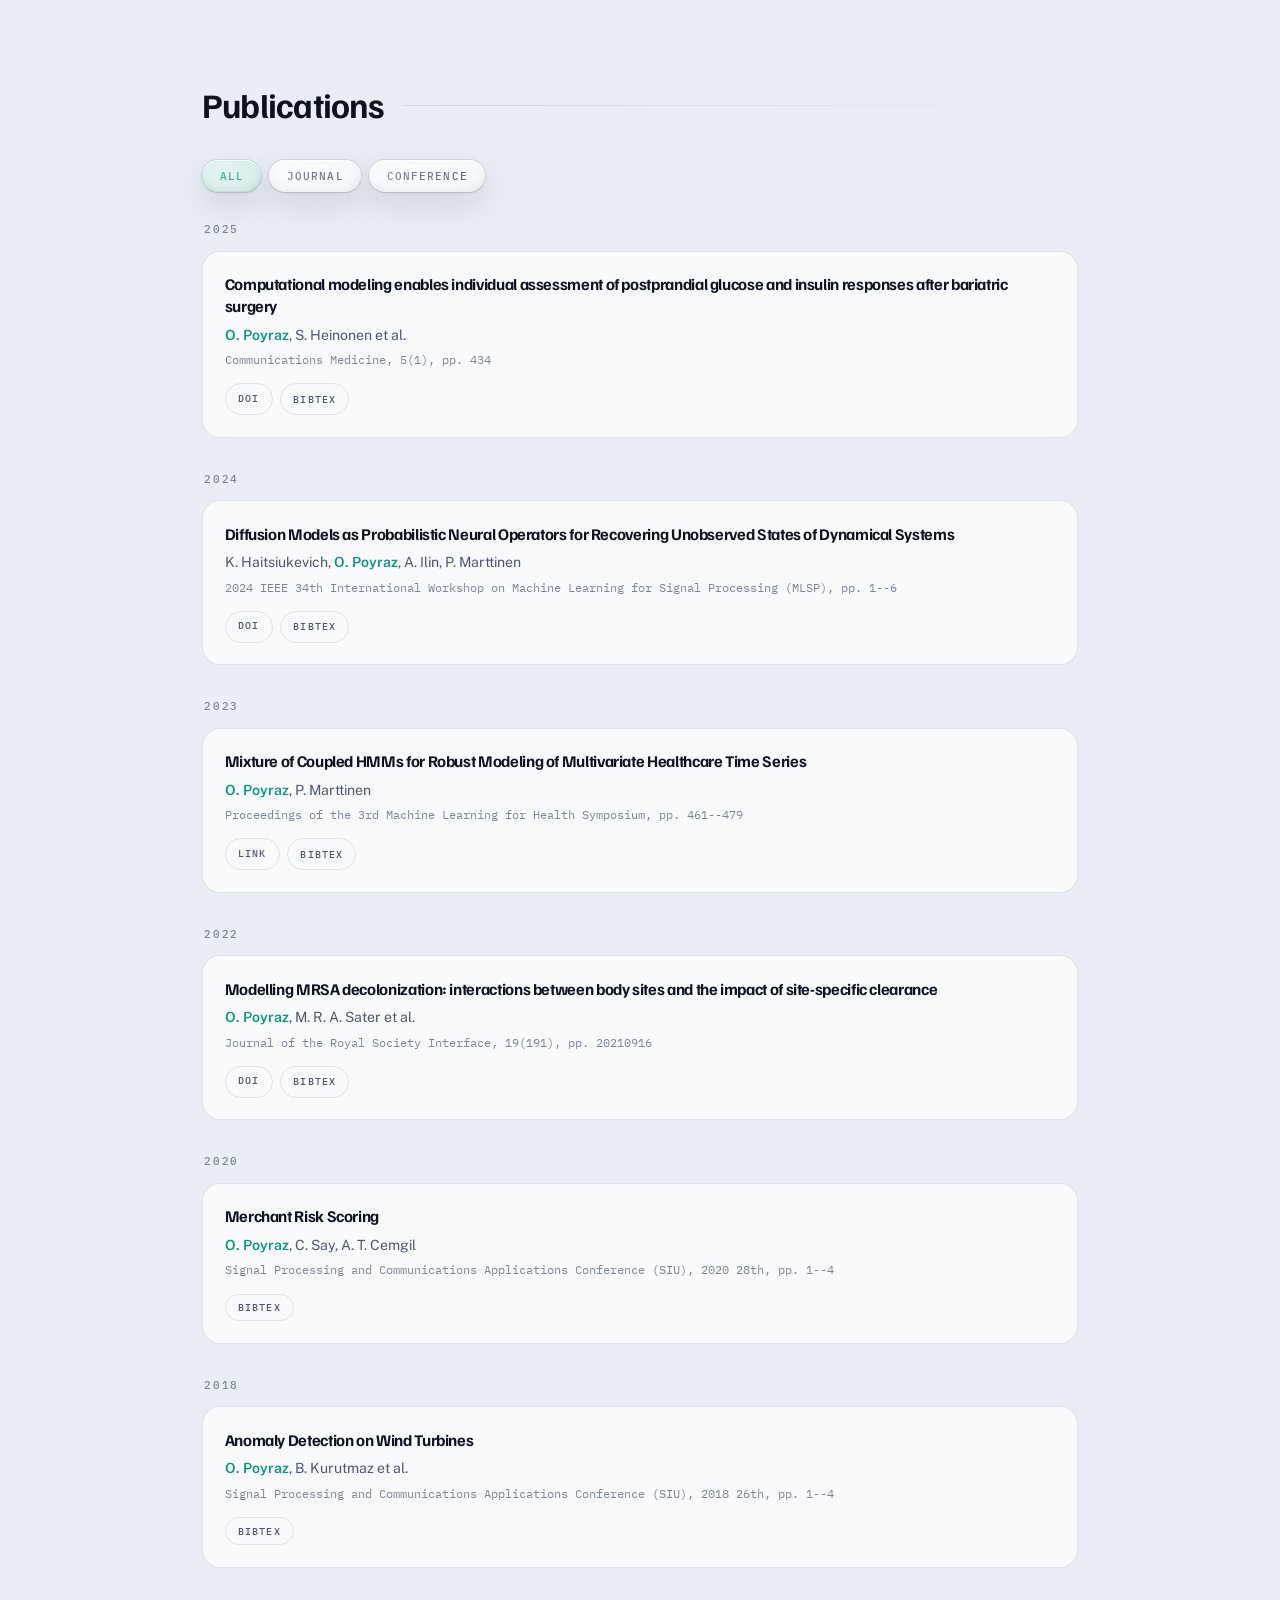
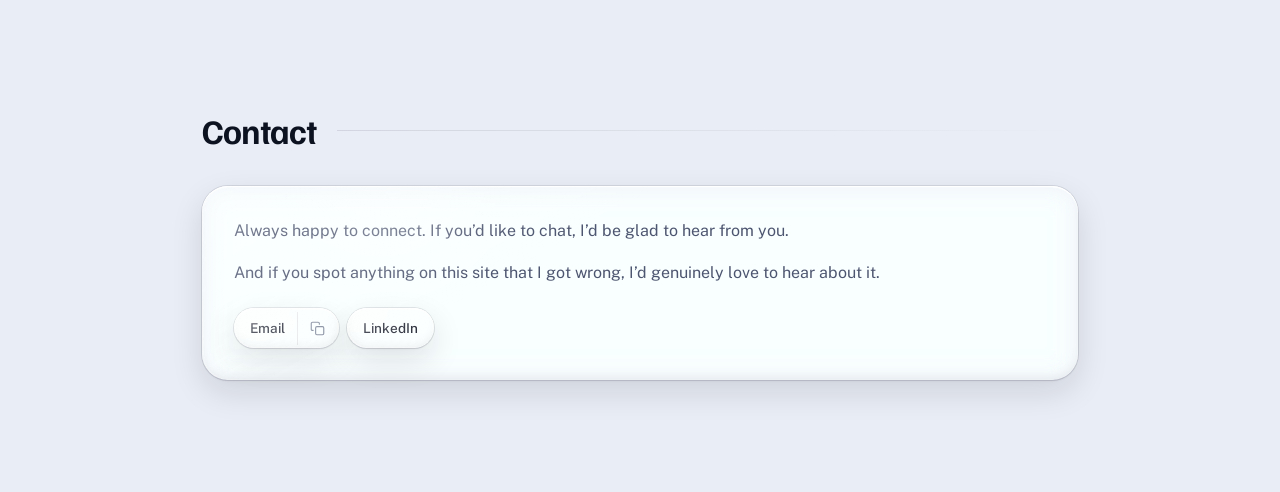
==== commit 3e2735ba: "update on about" ====
--- a/index.html
+++ b/index.html
@@ -3,8 +3,8 @@
 <head>
   <meta charset="UTF-8" />
   <meta name="viewport" content="width=device-width, initial-scale=1.0" />
-  <title>Onur Poyraz — Senior Data Scientist, Probabilistic Machine Learning</title>
-  <meta name="description" content="Personal webpage of Onur Poyraz, PhD — Senior Data Scientist working on probabilistic machine learning, causal inference, and forecasting for longitudinal healthcare data." />
+  <title>Onur Poyraz — Machine Learning Researcher</title>
+  <meta name="description" content="Personal webpage of Onur Poyraz, PhD — machine learning researcher specializing in probabilistic modeling, causal inference, and time-series forecasting." />
 
   <!-- Both schemes, declared to the browser before a line of CSS has
        parsed. themes.css says `color-scheme` too, but only from the
@@ -36,7 +36,7 @@
        crawlers do not execute JavaScript and so can never see the hero
        canvas. Regenerate it with scripts/render-og-card.sh. -->
   <meta property="og:title" content="Onur Poyraz" />
-  <meta property="og:description" content="Senior Data Scientist, PhD — probabilistic modeling, causal inference, and time-series forecasting for healthcare." />
+  <meta property="og:description" content="Machine Learning Researcher, PhD — probabilistic modeling, causal inference, and time-series forecasting." />
   <meta property="og:type" content="website" />
   <meta property="og:url" content="https://onurpoyraz.github.io/" />
   <meta property="og:site_name" content="Onur Poyraz" />
@@ -45,7 +45,7 @@
   <meta property="og:image:type" content="image/png" />
   <meta property="og:image:width" content="1200" />
   <meta property="og:image:height" content="630" />
-  <meta property="og:image:alt" content="Onur Poyraz — Senior Data Scientist, PhD. Probabilistic ML, causal inference, forecasting." />
+  <meta property="og:image:alt" content="Onur Poyraz — Machine Learning Researcher, PhD. Probabilistic ML, causal inference, forecasting." />
 
   <!-- X reads the Open Graph tags for everything else; this one tag is
        all it needs to pick the large-image layout over the small one. -->
@@ -64,9 +64,8 @@
     "name": "Onur Poyraz",
     "url": "https://onurpoyraz.github.io/",
     "image": "https://onurpoyraz.github.io/assets/photo.jpg",
-    "jobTitle": "Senior Data Scientist",
-    "description": "Senior Data Scientist, PhD — probabilistic machine learning, causal inference, and time-series forecasting for longitudinal healthcare data.",
-    "worksFor": { "@type": "Organization", "name": "Vaalia Health" },
+    "jobTitle": "Machine Learning Researcher",
+    "description": "Machine Learning Researcher, PhD — probabilistic machine learning, causal inference, and time-series forecasting.",
     "alumniOf": [
       { "@type": "CollegeOrUniversity", "name": "Aalto University" },
       { "@type": "CollegeOrUniversity", "name": "Boğaziçi University" }
@@ -188,10 +187,10 @@
       <canvas class="hero-canvas" id="hero-canvas" aria-hidden="true"></canvas>
 
       <div class="hero-content reveal">
-        <p class="hero-eyebrow mono">Senior Data Scientist · PhD · Espoo, Finland</p>
+        <p class="hero-eyebrow mono">Machine Learning Researcher · PhD · Espoo, Finland</p>
         <img src="assets/photo.jpg" alt="Onur Poyraz" class="hero-photo" />
         <h1 class="hero-name">Onur Poyraz, PhD</h1>
-        <p class="hero-tagline">I move between probabilistic theory and production systems, building forecasting and causal-ML tools for healthcare decisions under uncertainty. The work I enjoy most happens with people who want rigorous ideas to survive contact with real data.</p>
+        <p class="hero-tagline">I move between probabilistic theory and production systems, building forecasting and causal-ML tools for decisions under uncertainty. The work I enjoy most happens with people who want rigorous ideas to survive contact with real data.</p>
         <div class="hero-links">
           <a href="assets/industry.pdf" class="glass glass-capsule glass-interactive btn-cv" download>Industry CV</a>
           <a href="assets/academic.pdf" class="glass glass-capsule glass-interactive btn-cv" download>Academic CV</a>
@@ -219,13 +218,13 @@
       <h2 class="section-title reveal">About</h2>
       <div class="section-body reveal">
         <p>
-          I am a senior data scientist and PhD building production forecasting and causal-ML systems for longitudinal healthcare data. I hold a PhD in Computer Science from Aalto University and work at Vaalia Health in Espoo, Finland.
+          I’m a machine learning researcher and practitioner with a PhD in Computer Science from Aalto University. I develop probabilistic models for time-series forecasting and causal inference, and bring them into production. I’m drawn to problems where timing and uncertainty shape decisions. I’ve worked on these problems in healthcare and would like to explore them in finance and other fields where time-series data plays a central role.
         </p>
         <p>
-          My work combines probabilistic modeling with end-to-end ownership: cohort construction and data pipelines, model training and calibration, causal and counterfactual analysis, and the governance that keeps a model trustworthy once it is deployed. I am most at home with temporal data — modeling dynamics, reasoning under uncertainty, and making predictions that are honest about what they know.
+          I work across the full modeling lifecycle, from building data pipelines and developing Bayesian and state-space models to evaluating, calibrating, and deploying them. I care about models that stay interpretable and hold up on messy real-world data.
         </p>
         <p>
-          Alongside the applied work I continue to develop methods — Bayesian latent-variable models, state-space methods, and causal inference — and I care about models that stay interpretable, hold up on messy real-world data, and earn their place in whatever they are deployed into.
+          I’m open to project-based collaborations, especially when a team has a forecasting or causal inference problem and needs help figuring out what the data can support. If you have a project in mind, <a href="#contact">I’d be happy to hear from you</a>.
         </p>
       </div>
     </section>
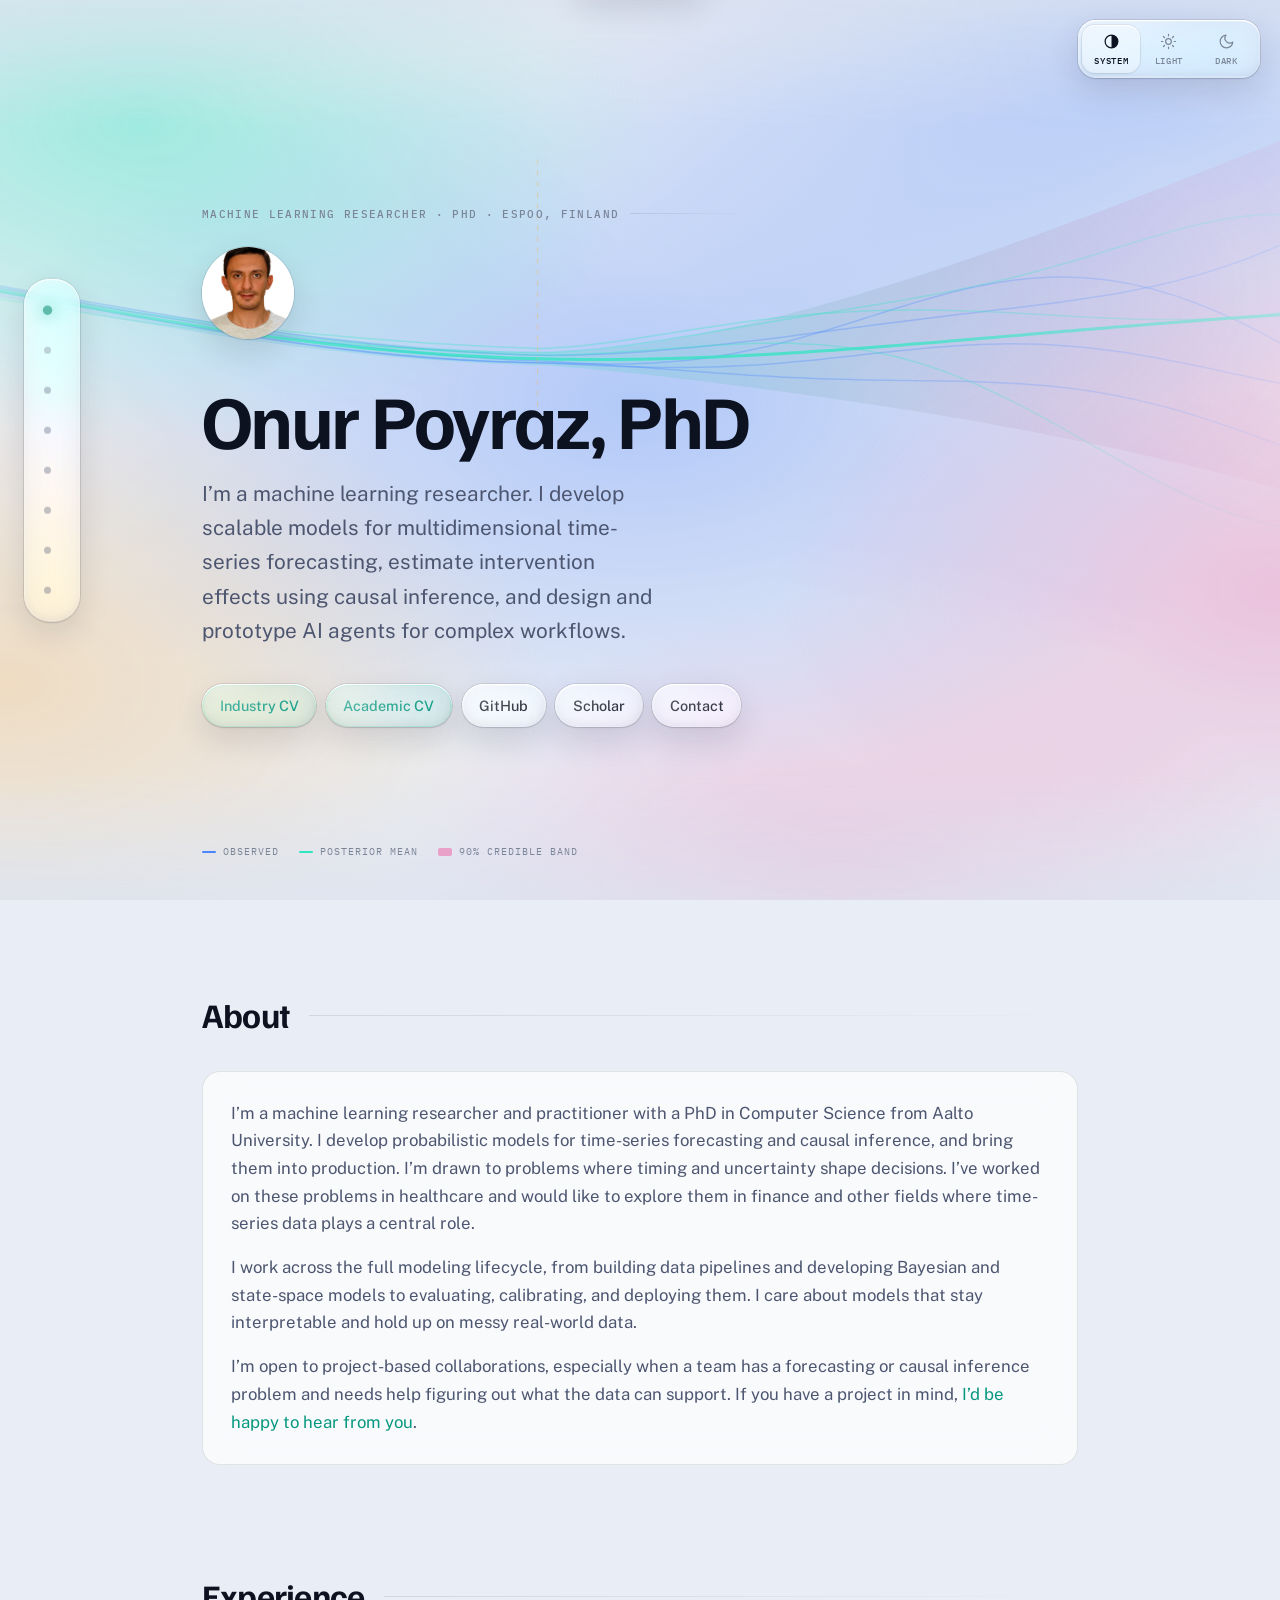
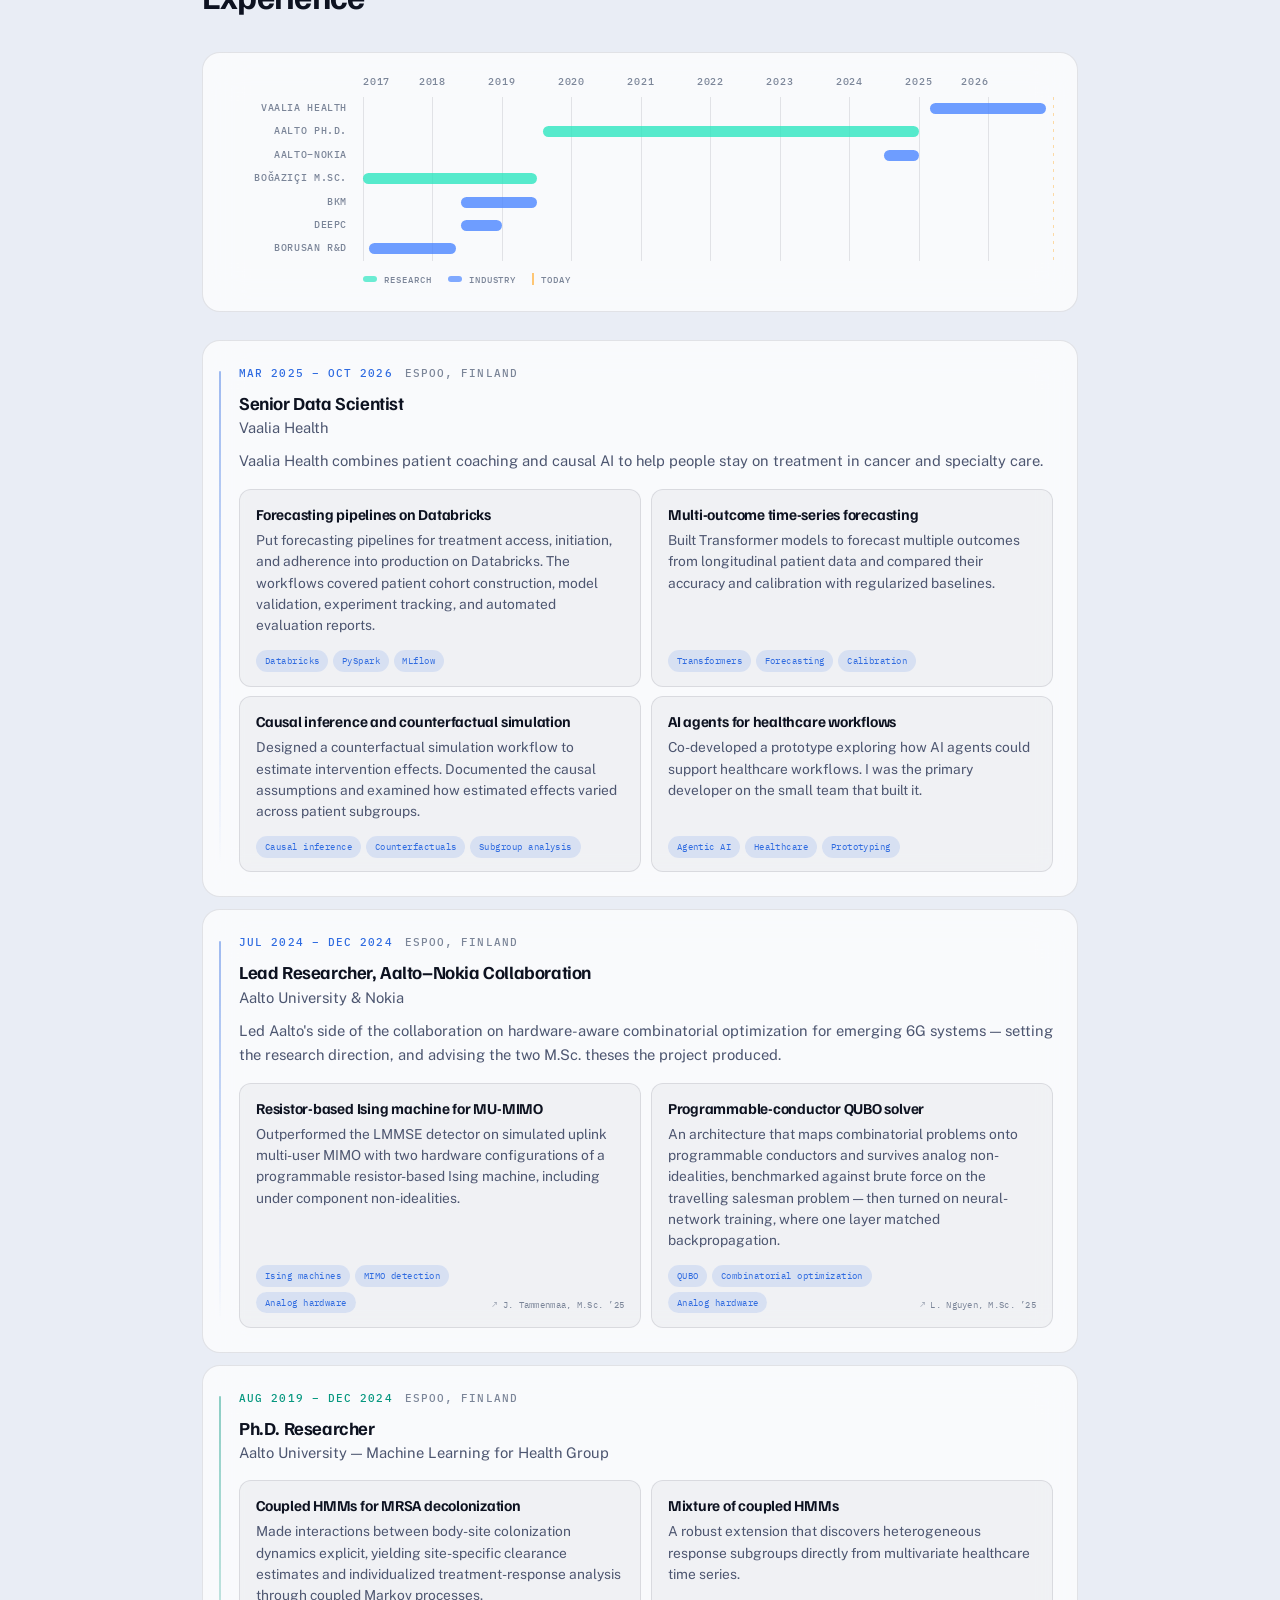
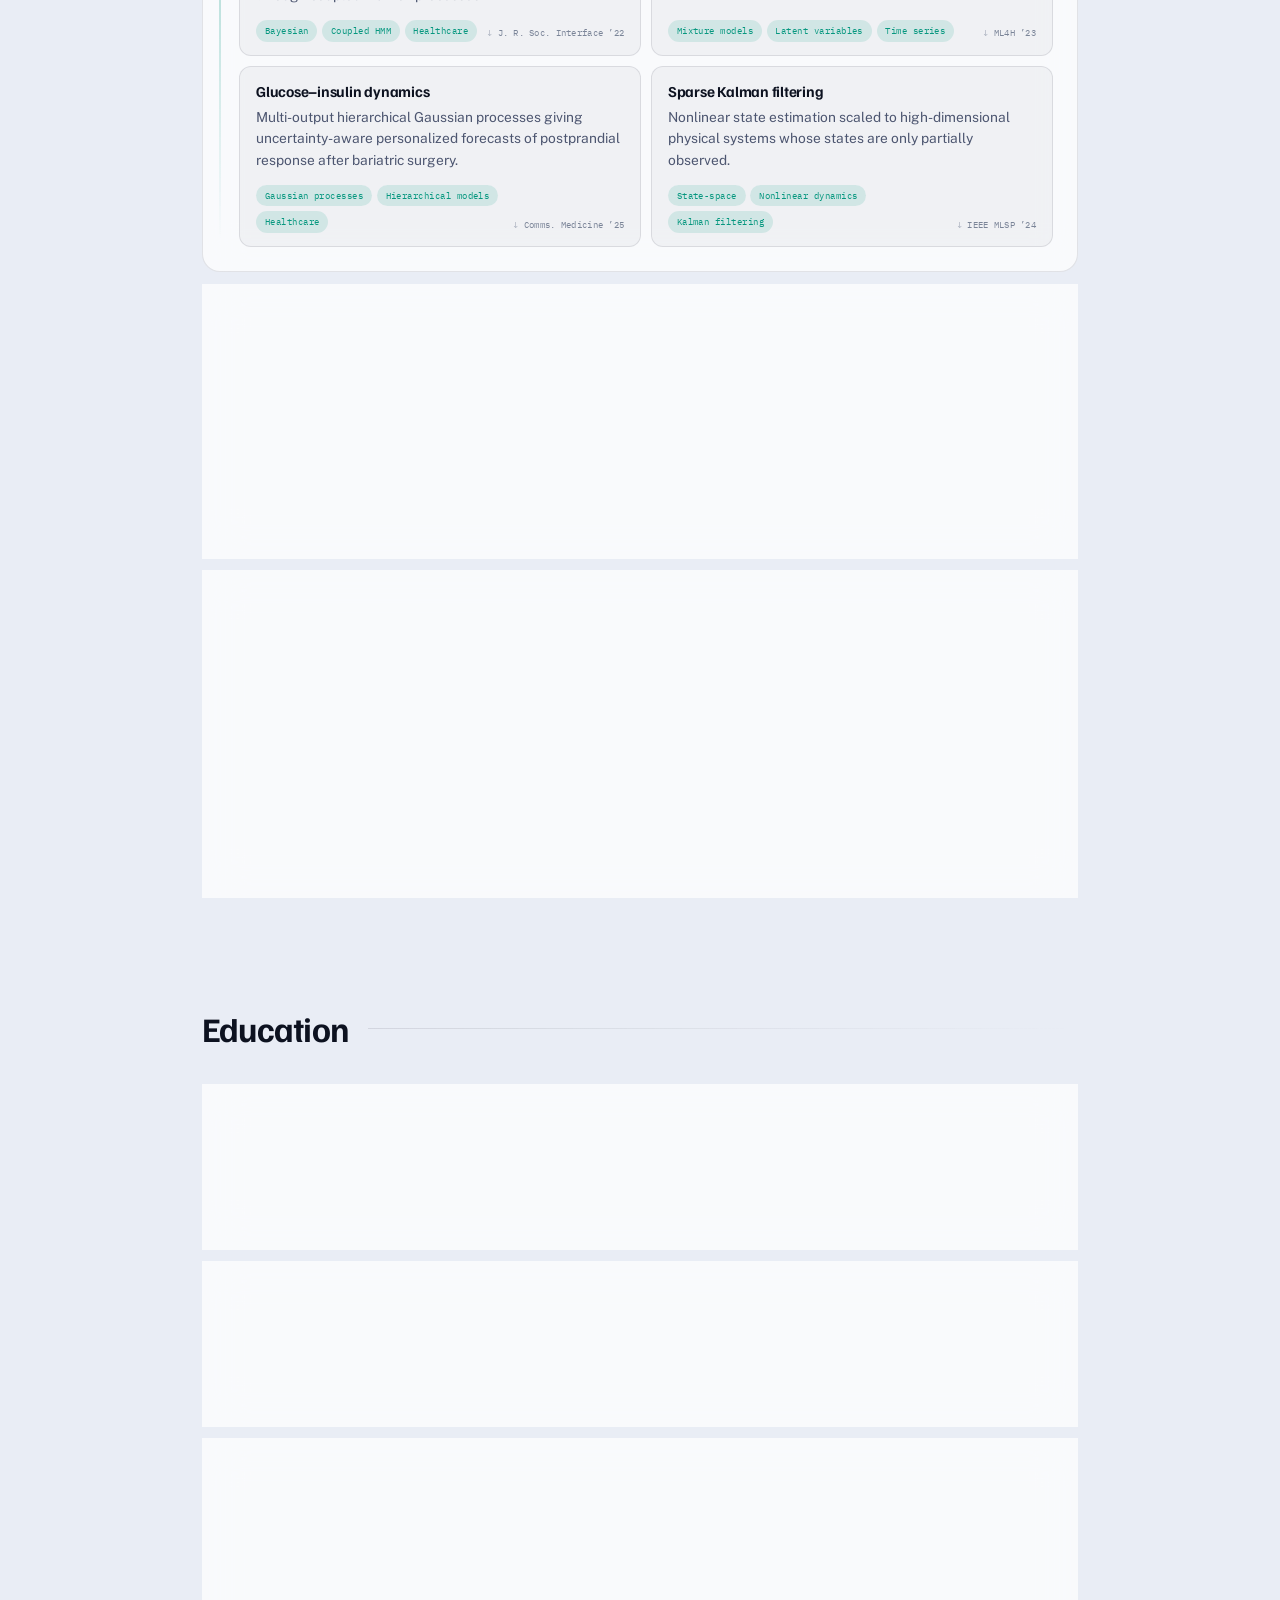
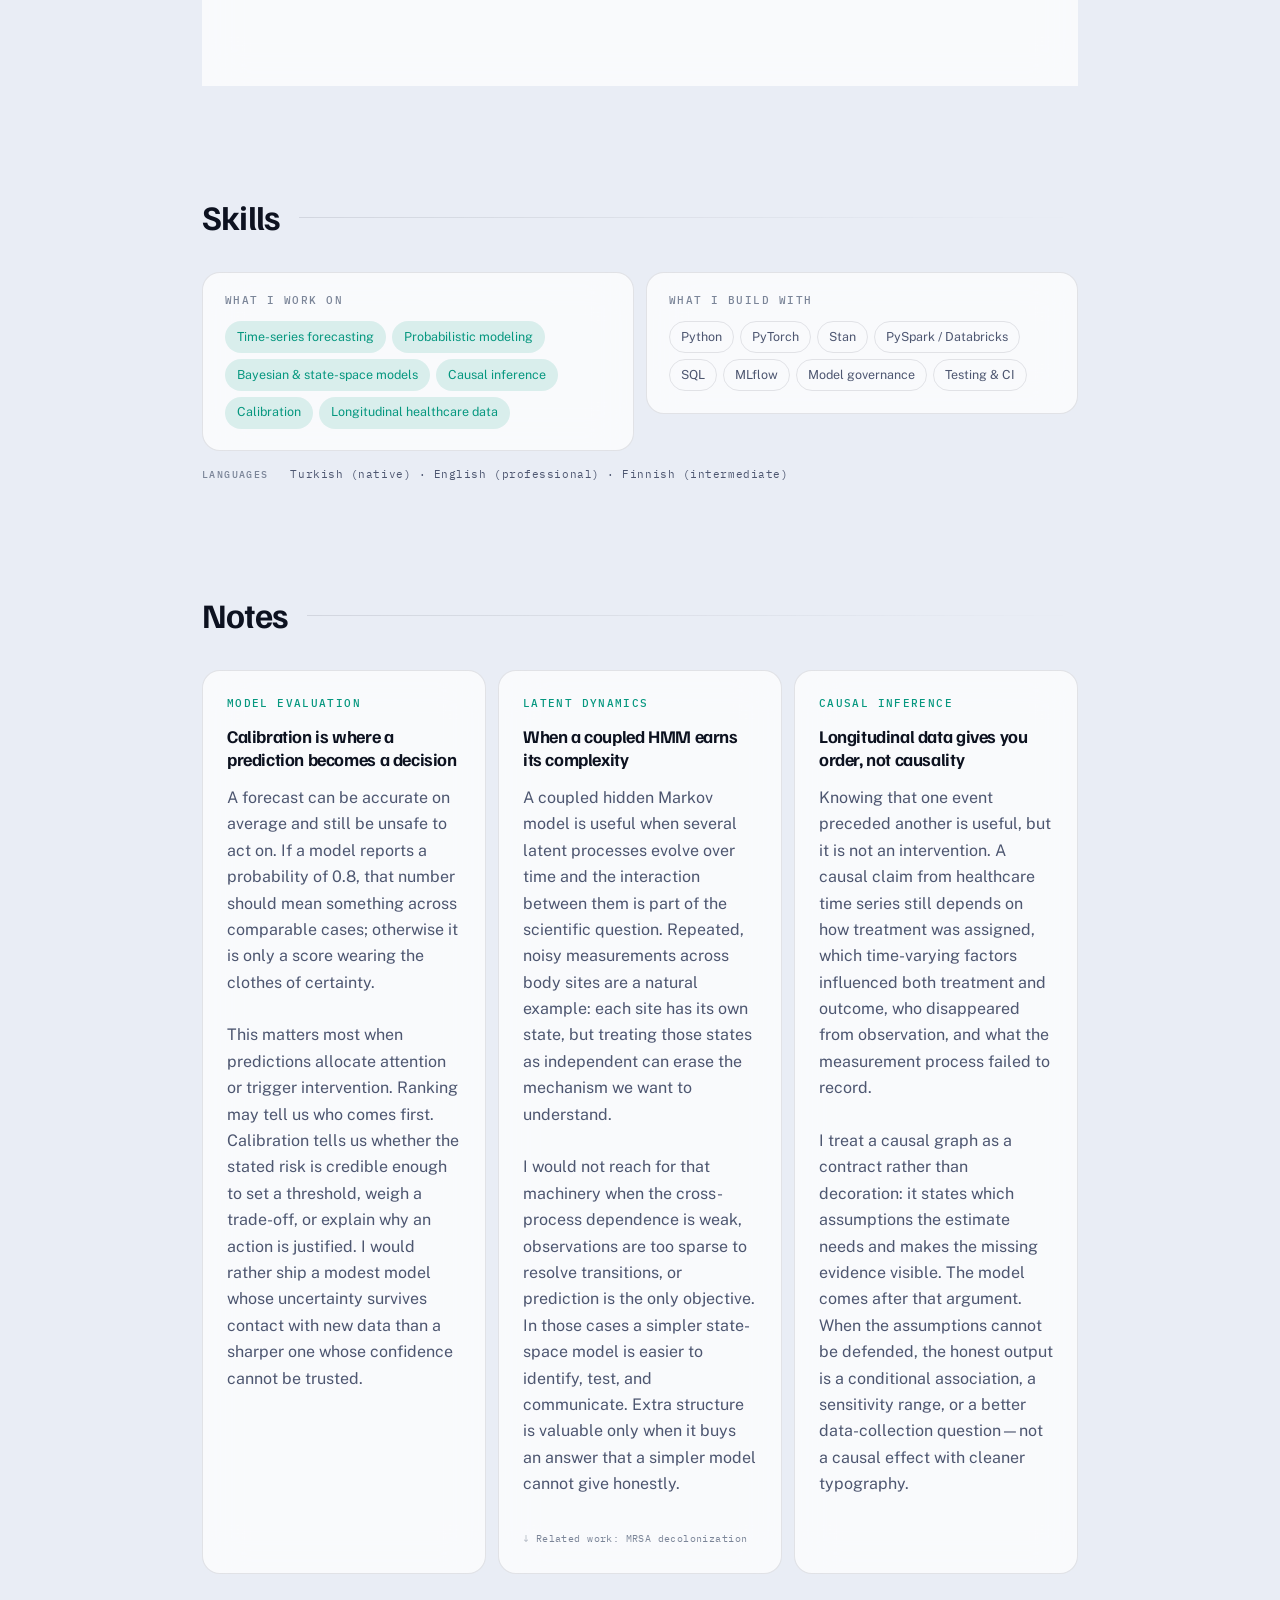
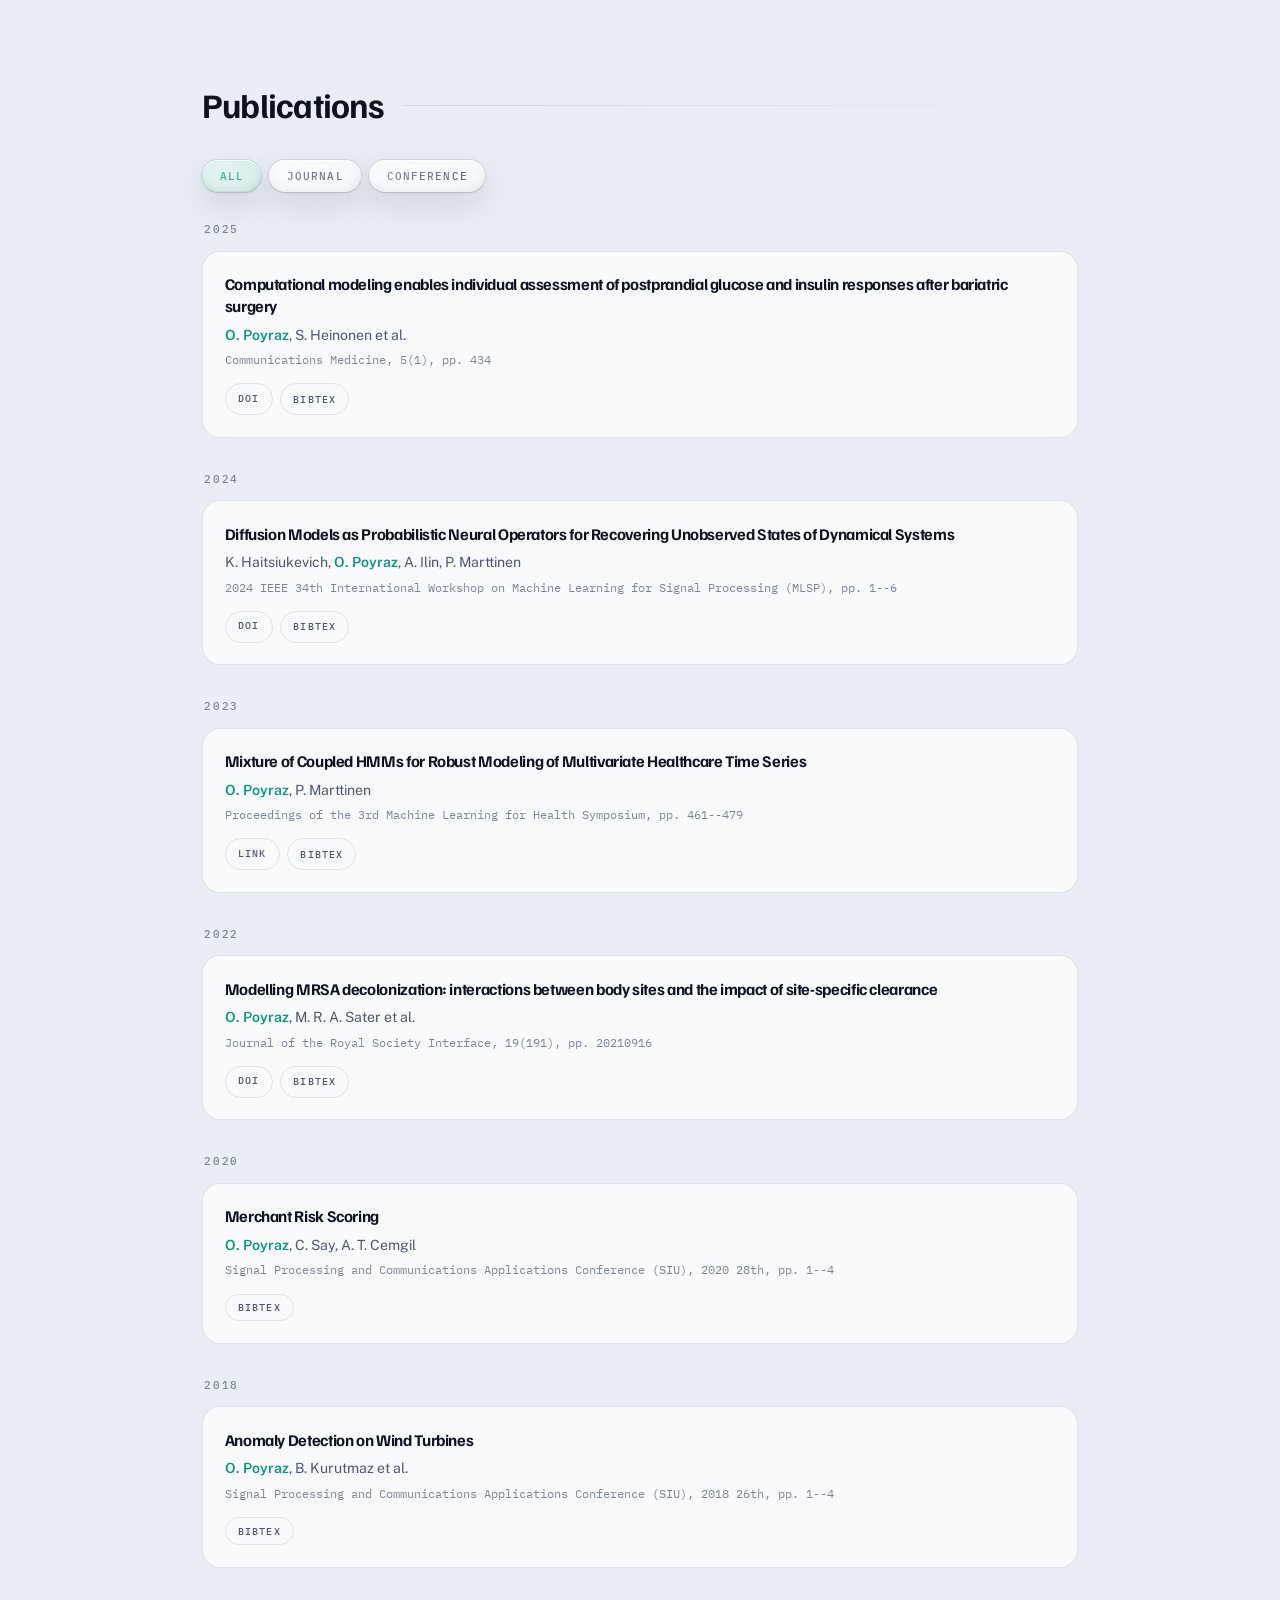
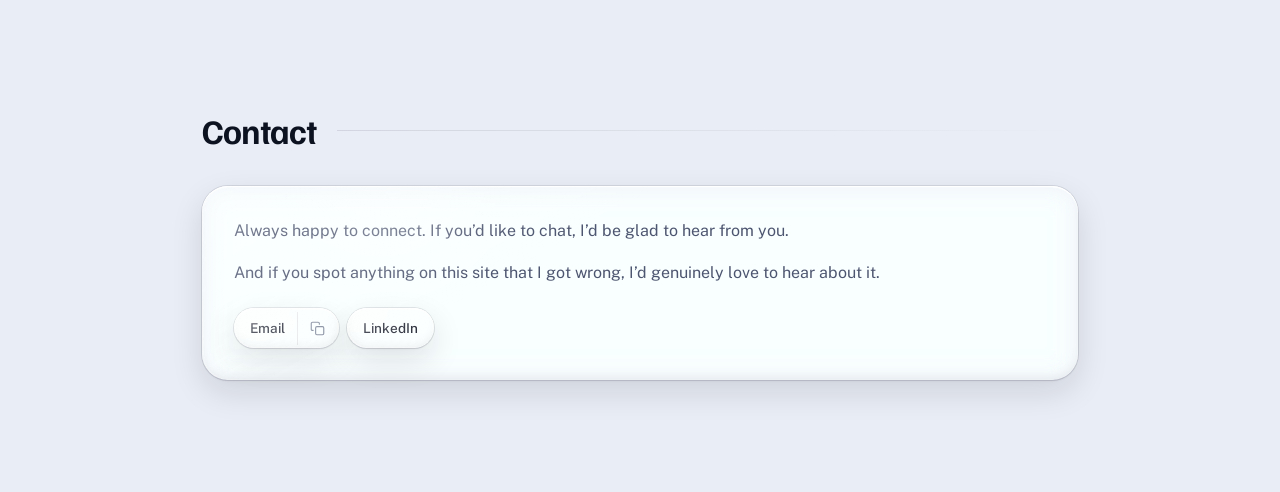
==== commit a24f4ab9: "update the hero tagline" ====
--- a/index.html
+++ b/index.html
@@ -190,7 +190,7 @@
         <p class="hero-eyebrow mono">Machine Learning Researcher · PhD · Espoo, Finland</p>
         <img src="assets/photo.jpg" alt="Onur Poyraz" class="hero-photo" />
         <h1 class="hero-name">Onur Poyraz, PhD</h1>
-        <p class="hero-tagline">I move between probabilistic theory and production systems, building forecasting and causal-ML tools for decisions under uncertainty. The work I enjoy most happens with people who want rigorous ideas to survive contact with real data.</p>
+        <p class="hero-tagline">I’m a machine learning researcher. I develop scalable models for multidimensional time-series forecasting, estimate intervention effects using causal inference, and design and prototype AI agents for complex workflows.</p>
         <div class="hero-links">
           <a href="assets/industry.pdf" class="glass glass-capsule glass-interactive btn-cv" download>Industry CV</a>
           <a href="assets/academic.pdf" class="glass glass-capsule glass-interactive btn-cv" download>Academic CV</a>
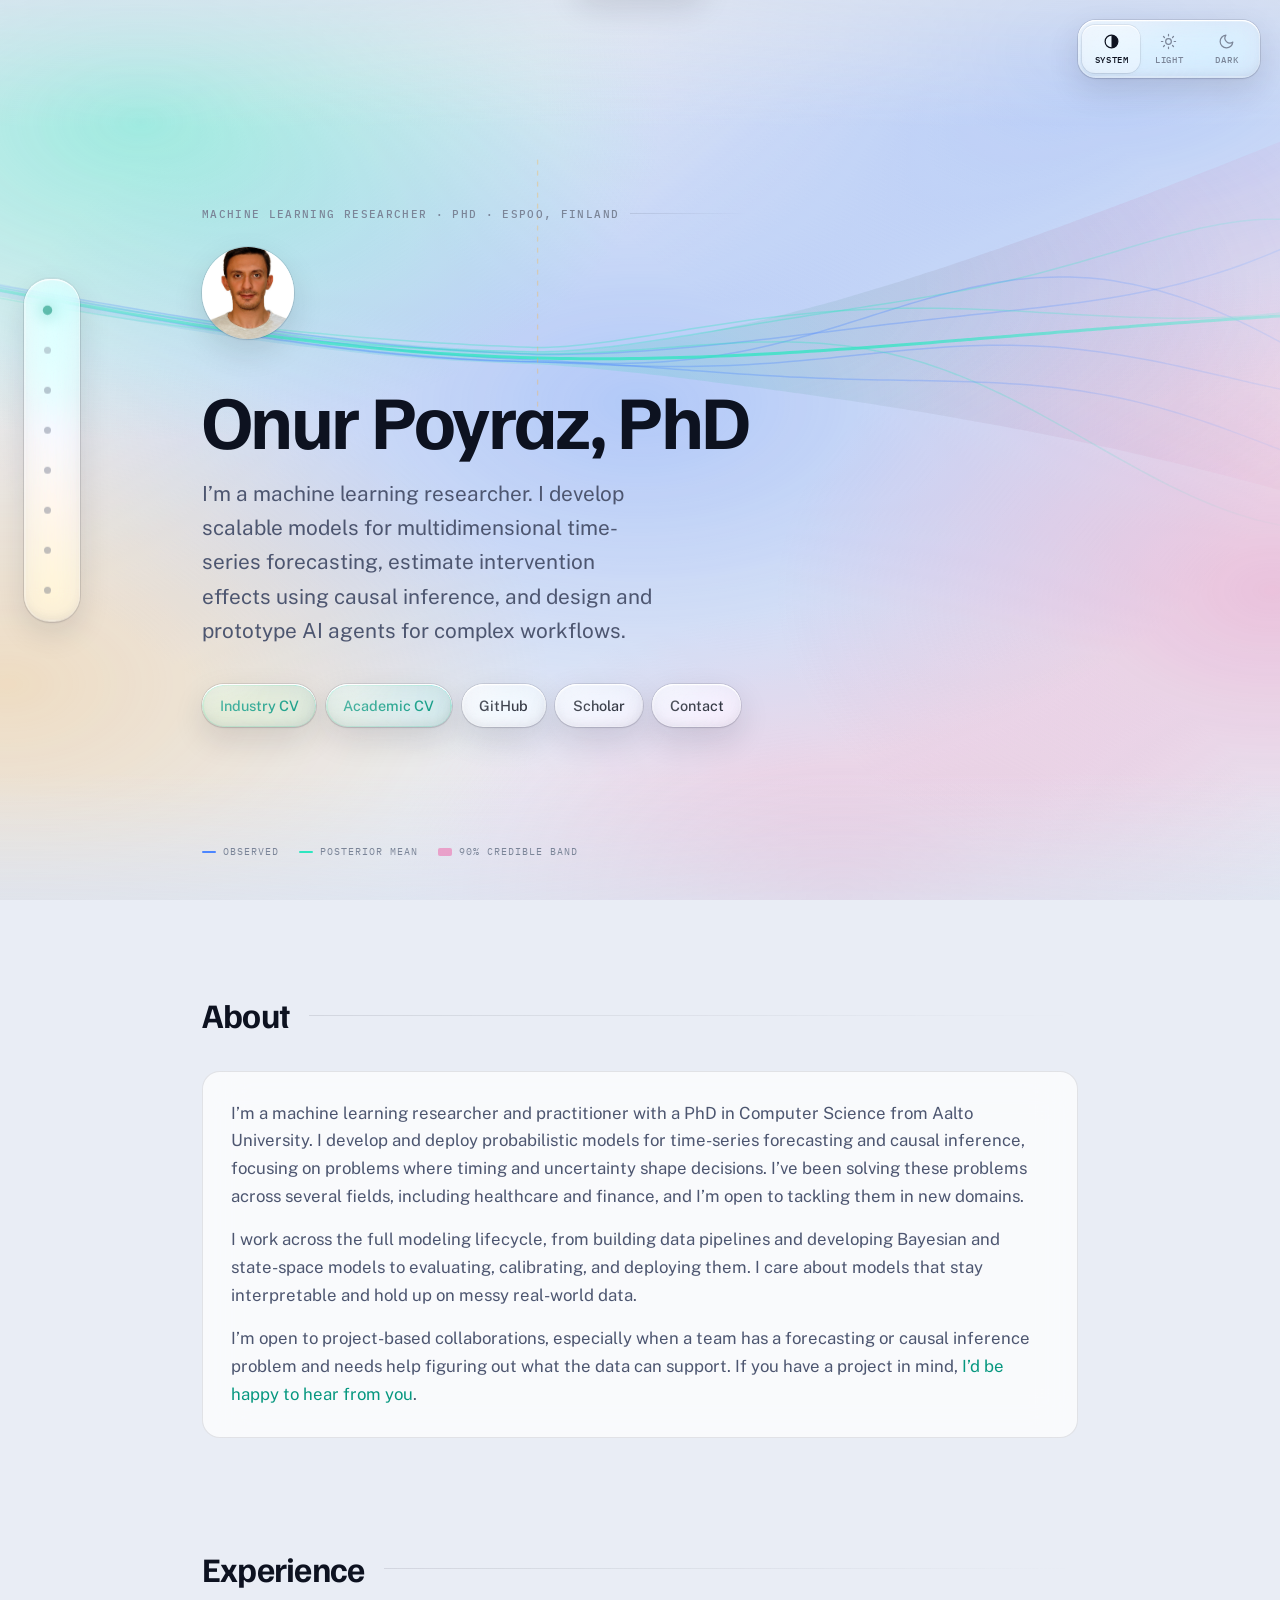
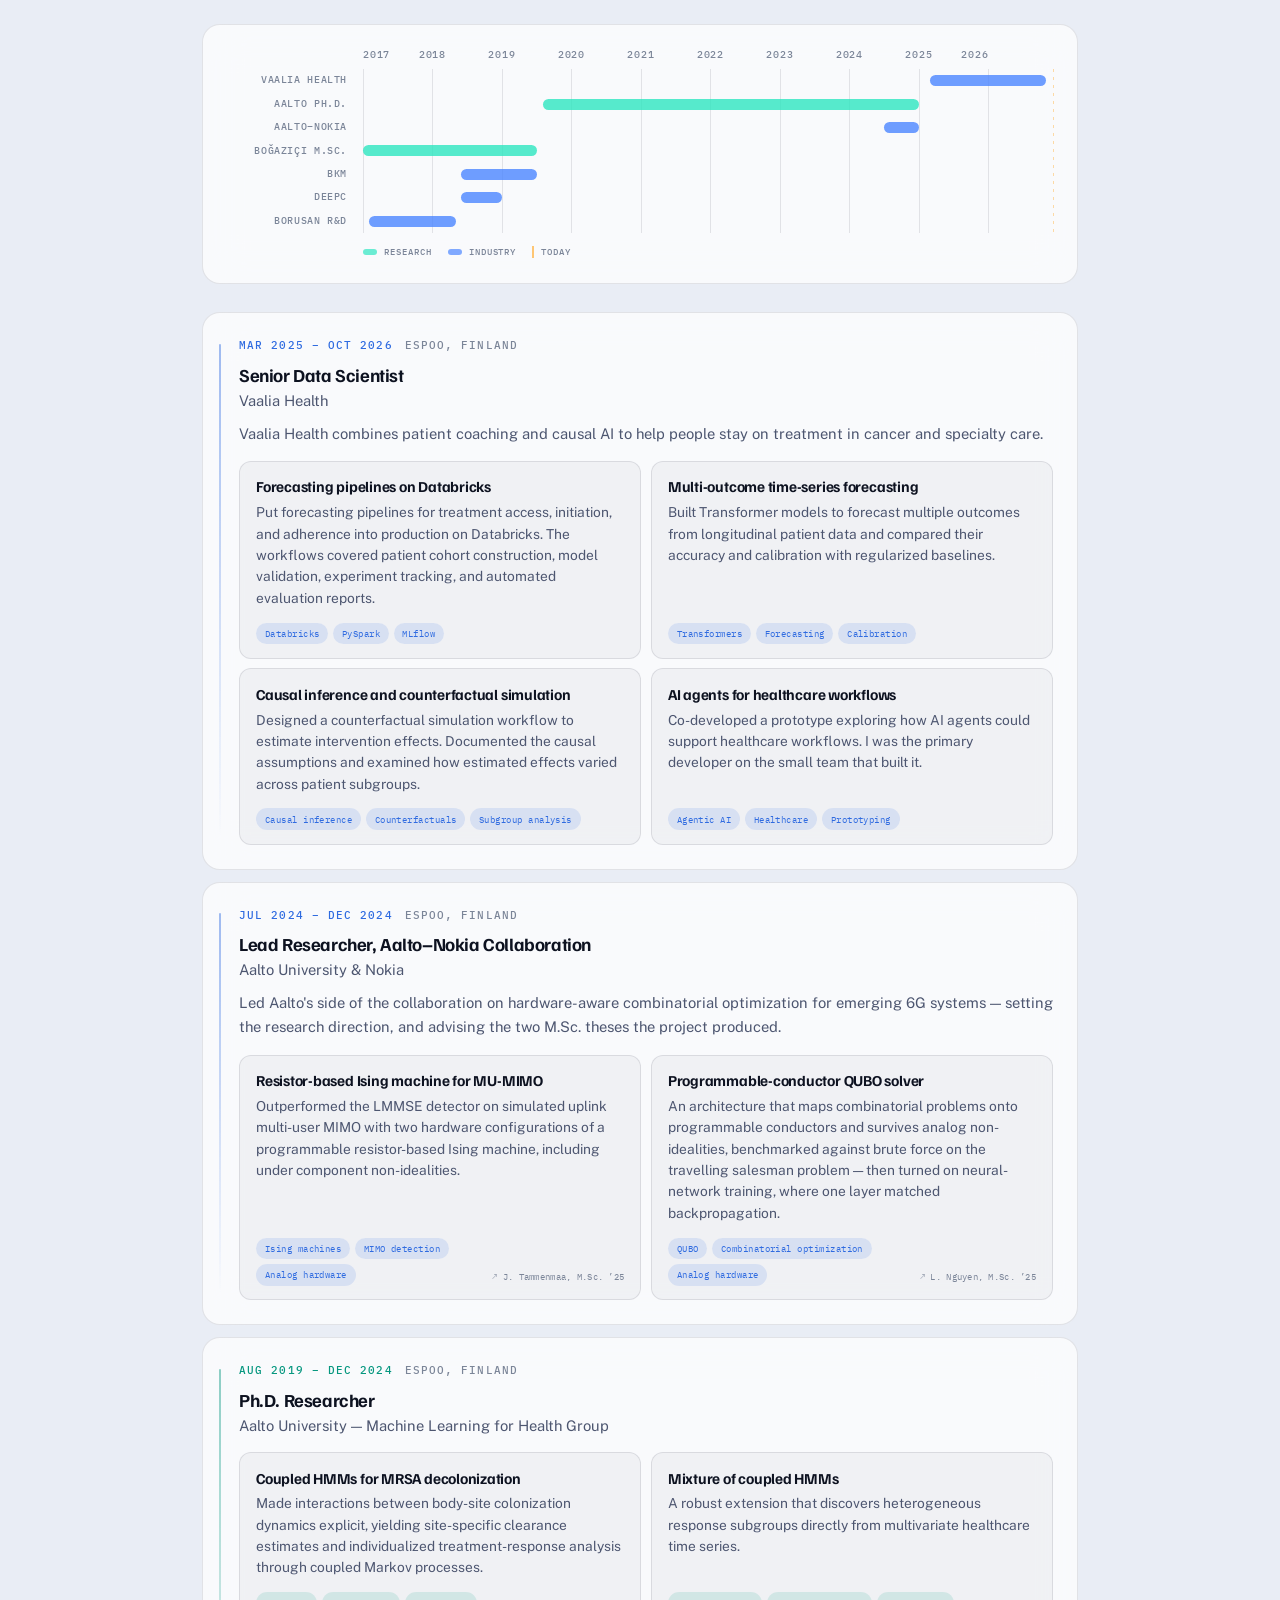
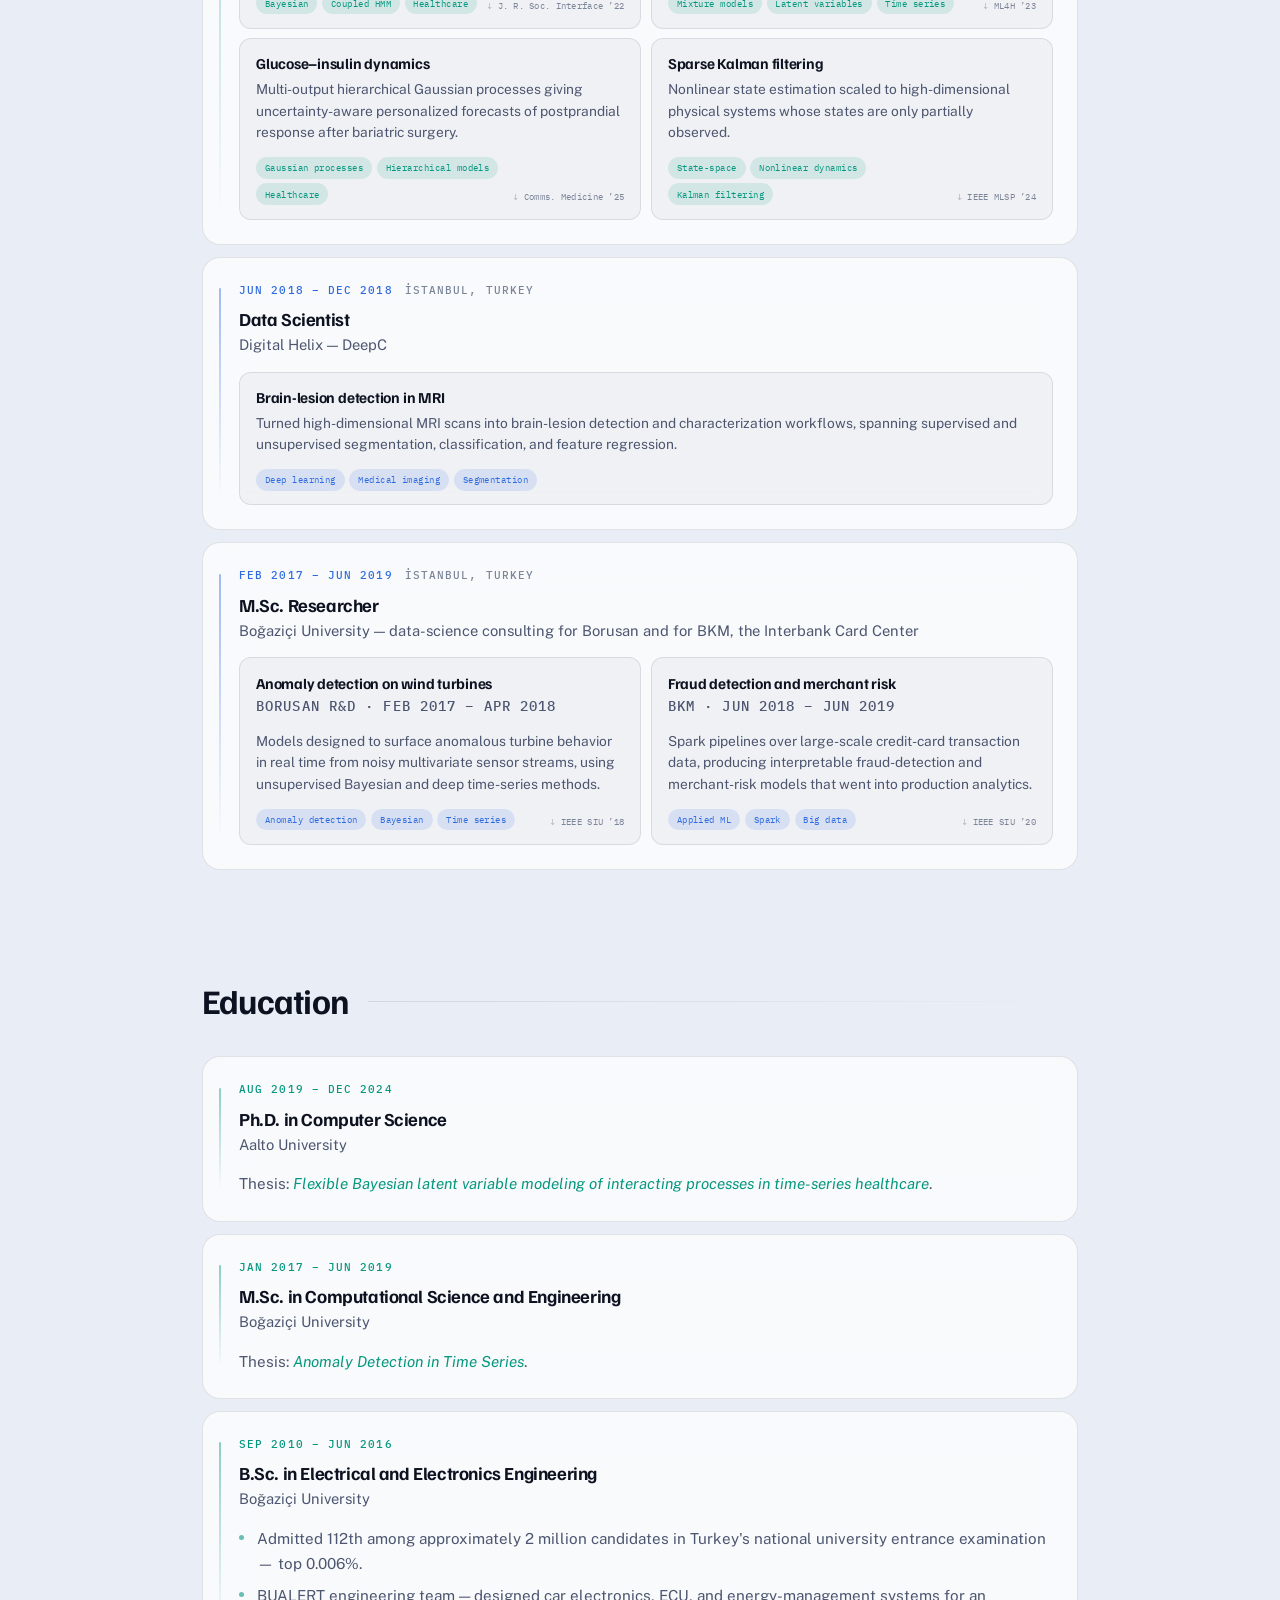
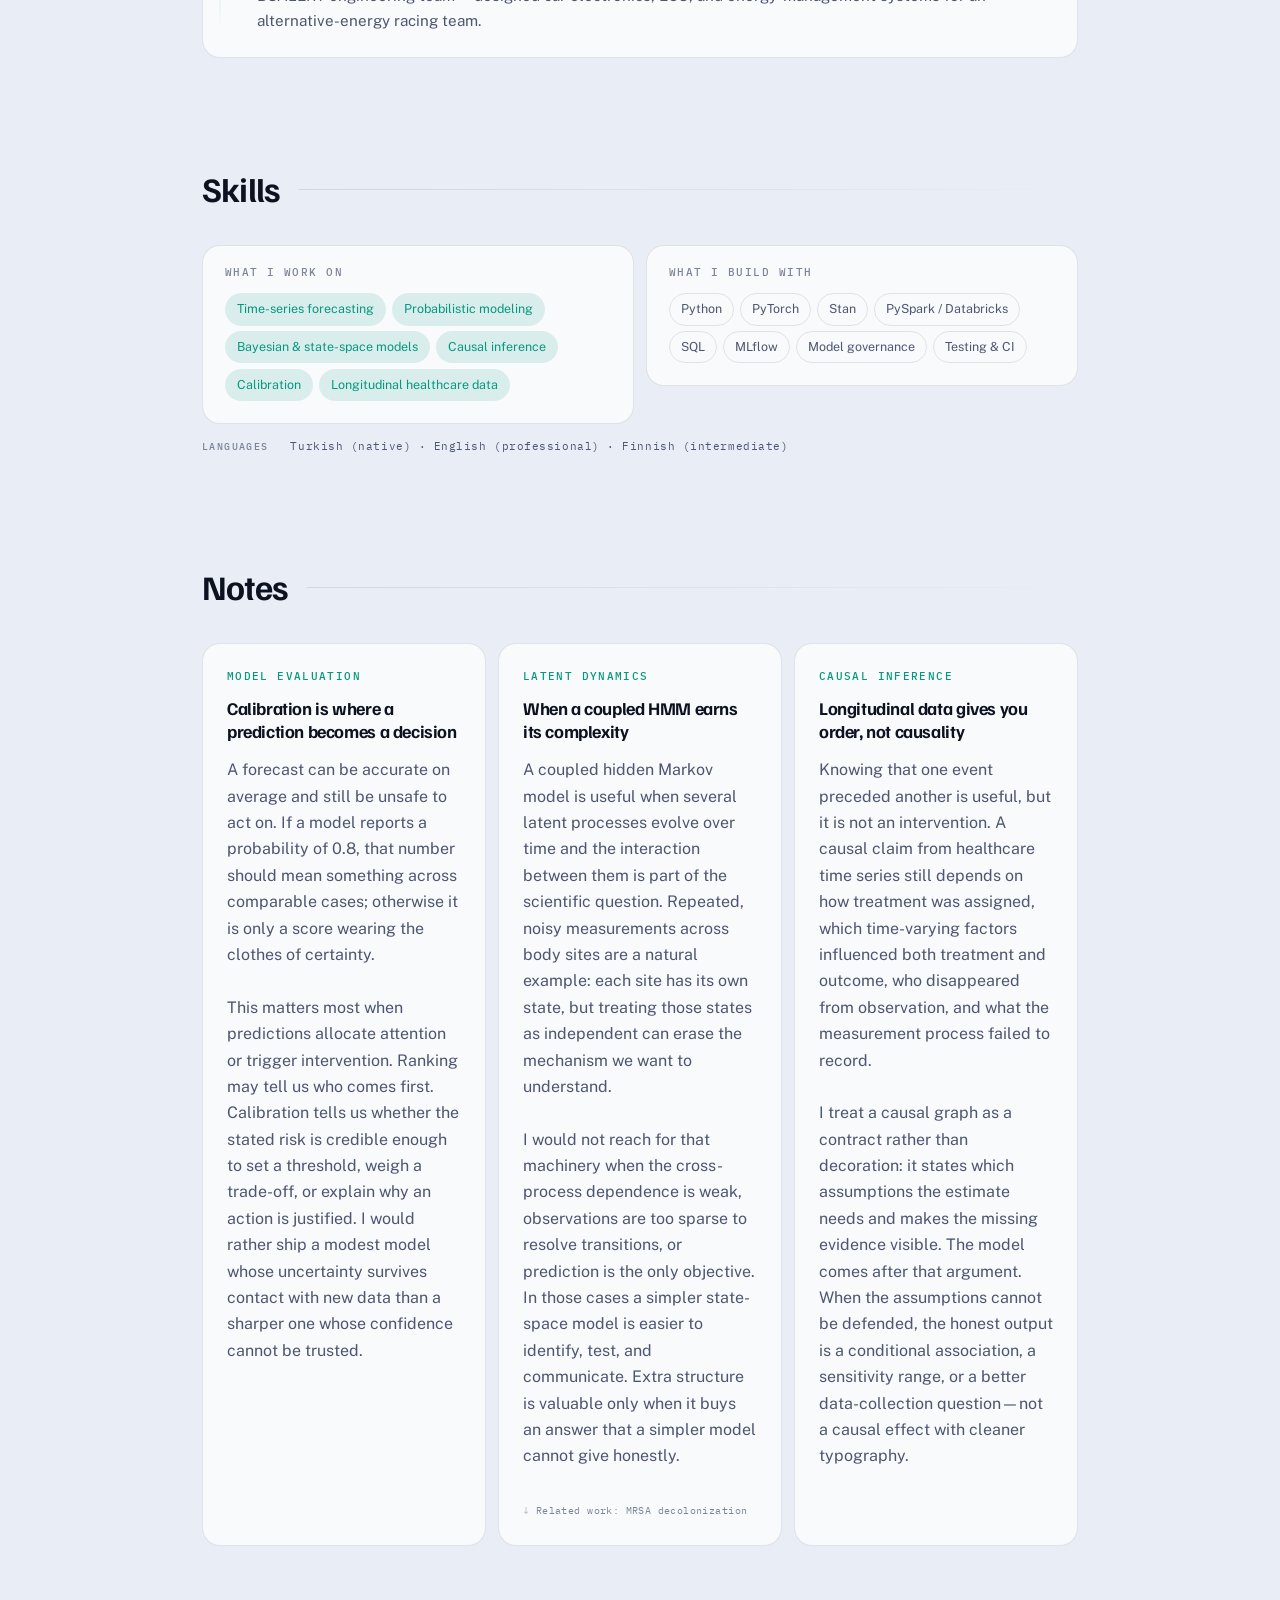
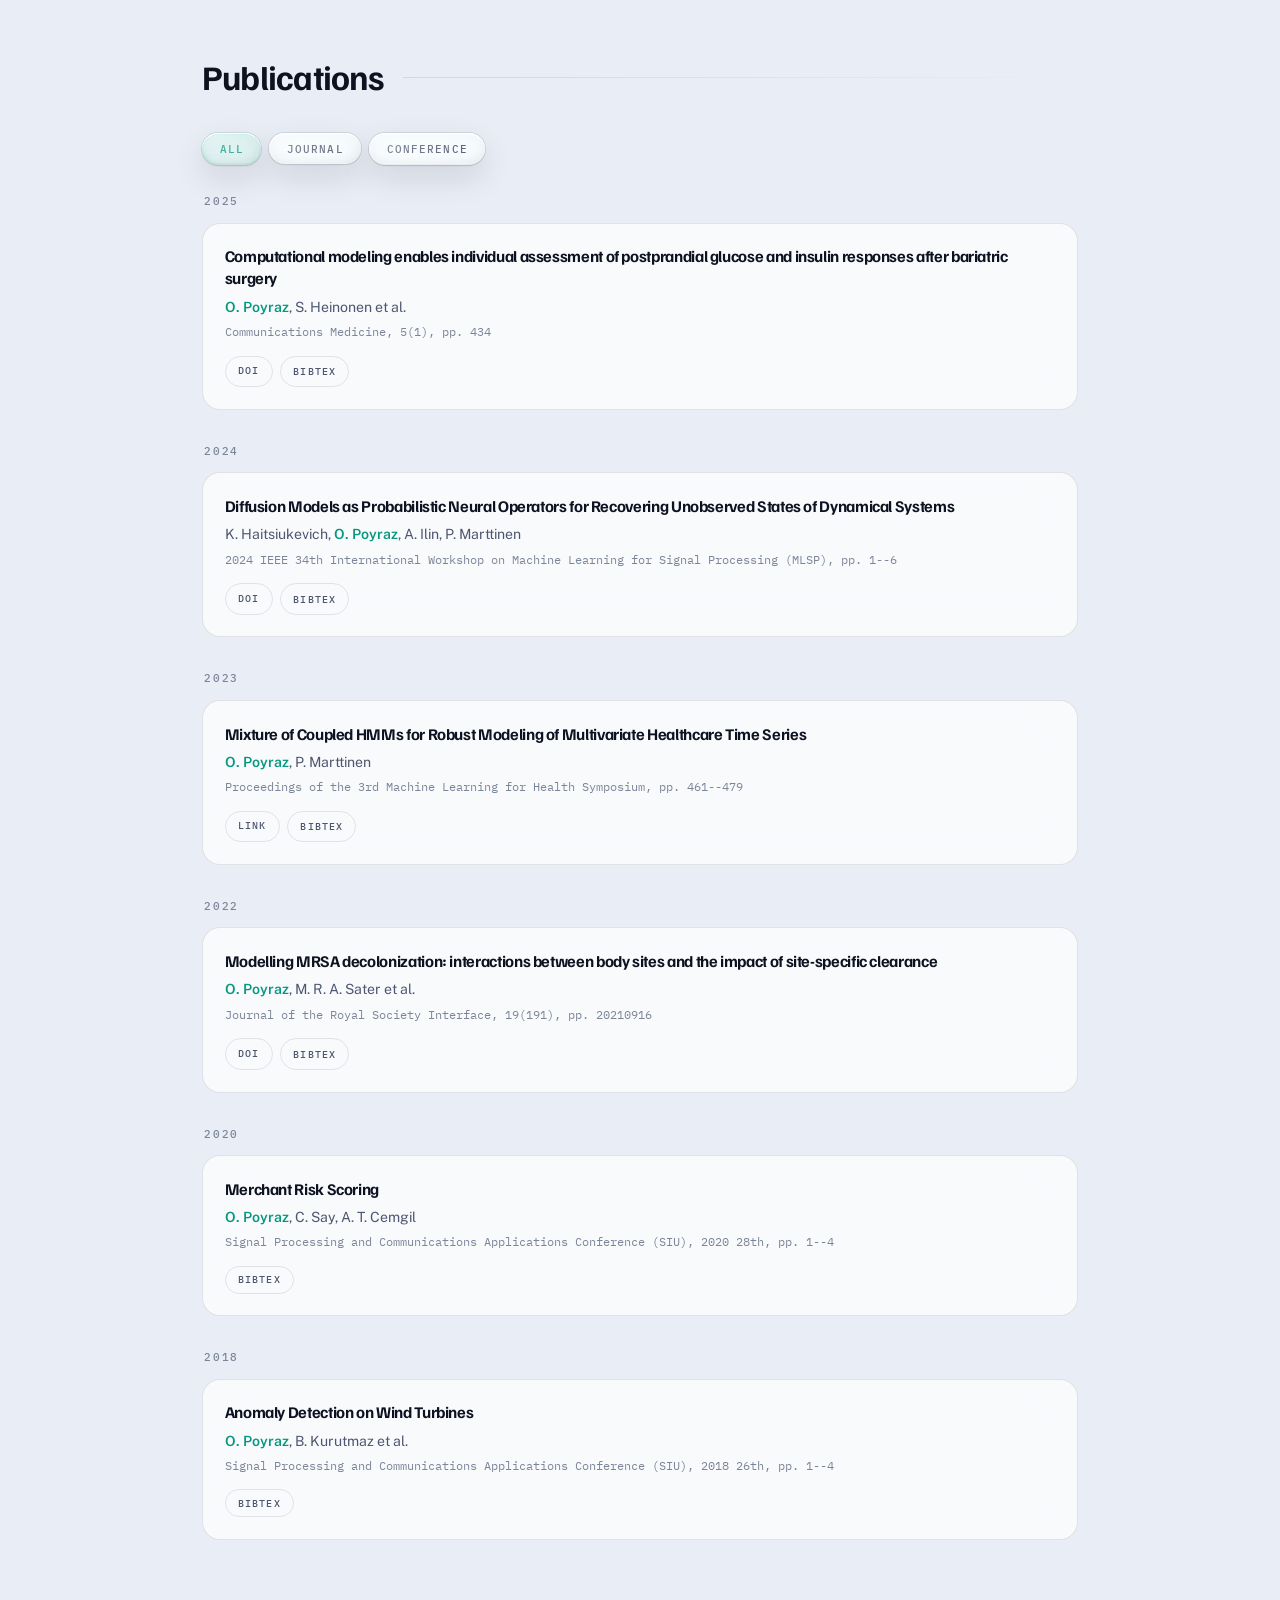
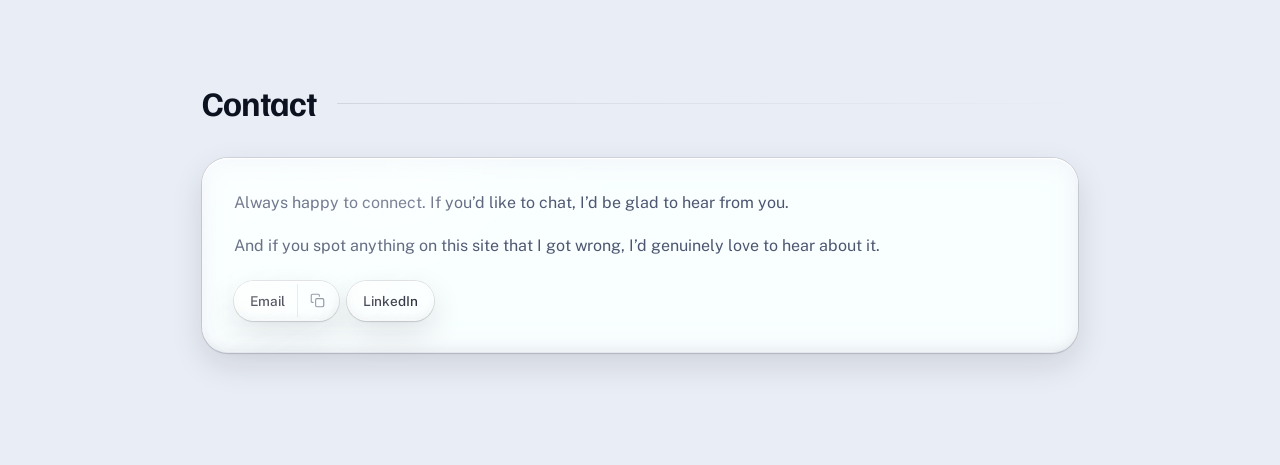
==== commit ec6eee1e: "update the about" ====
--- a/index.html
+++ b/index.html
@@ -218,7 +218,7 @@
       <h2 class="section-title reveal">About</h2>
       <div class="section-body reveal">
         <p>
-          I’m a machine learning researcher and practitioner with a PhD in Computer Science from Aalto University. I develop probabilistic models for time-series forecasting and causal inference, and bring them into production. I’m drawn to problems where timing and uncertainty shape decisions. I’ve worked on these problems in healthcare and would like to explore them in finance and other fields where time-series data plays a central role.
+          I’m a machine learning researcher and practitioner with a PhD in Computer Science from Aalto University. I develop and deploy probabilistic models for time-series forecasting and causal inference, focusing on problems where timing and uncertainty shape decisions. I’ve been solving these problems across several fields, including healthcare and finance, and I’m open to tackling them in new domains.
         </p>
         <p>
           I work across the full modeling lifecycle, from building data pipelines and developing Bayesian and state-space models to evaluating, calibrating, and deploying them. I care about models that stay interpretable and hold up on messy real-world data.
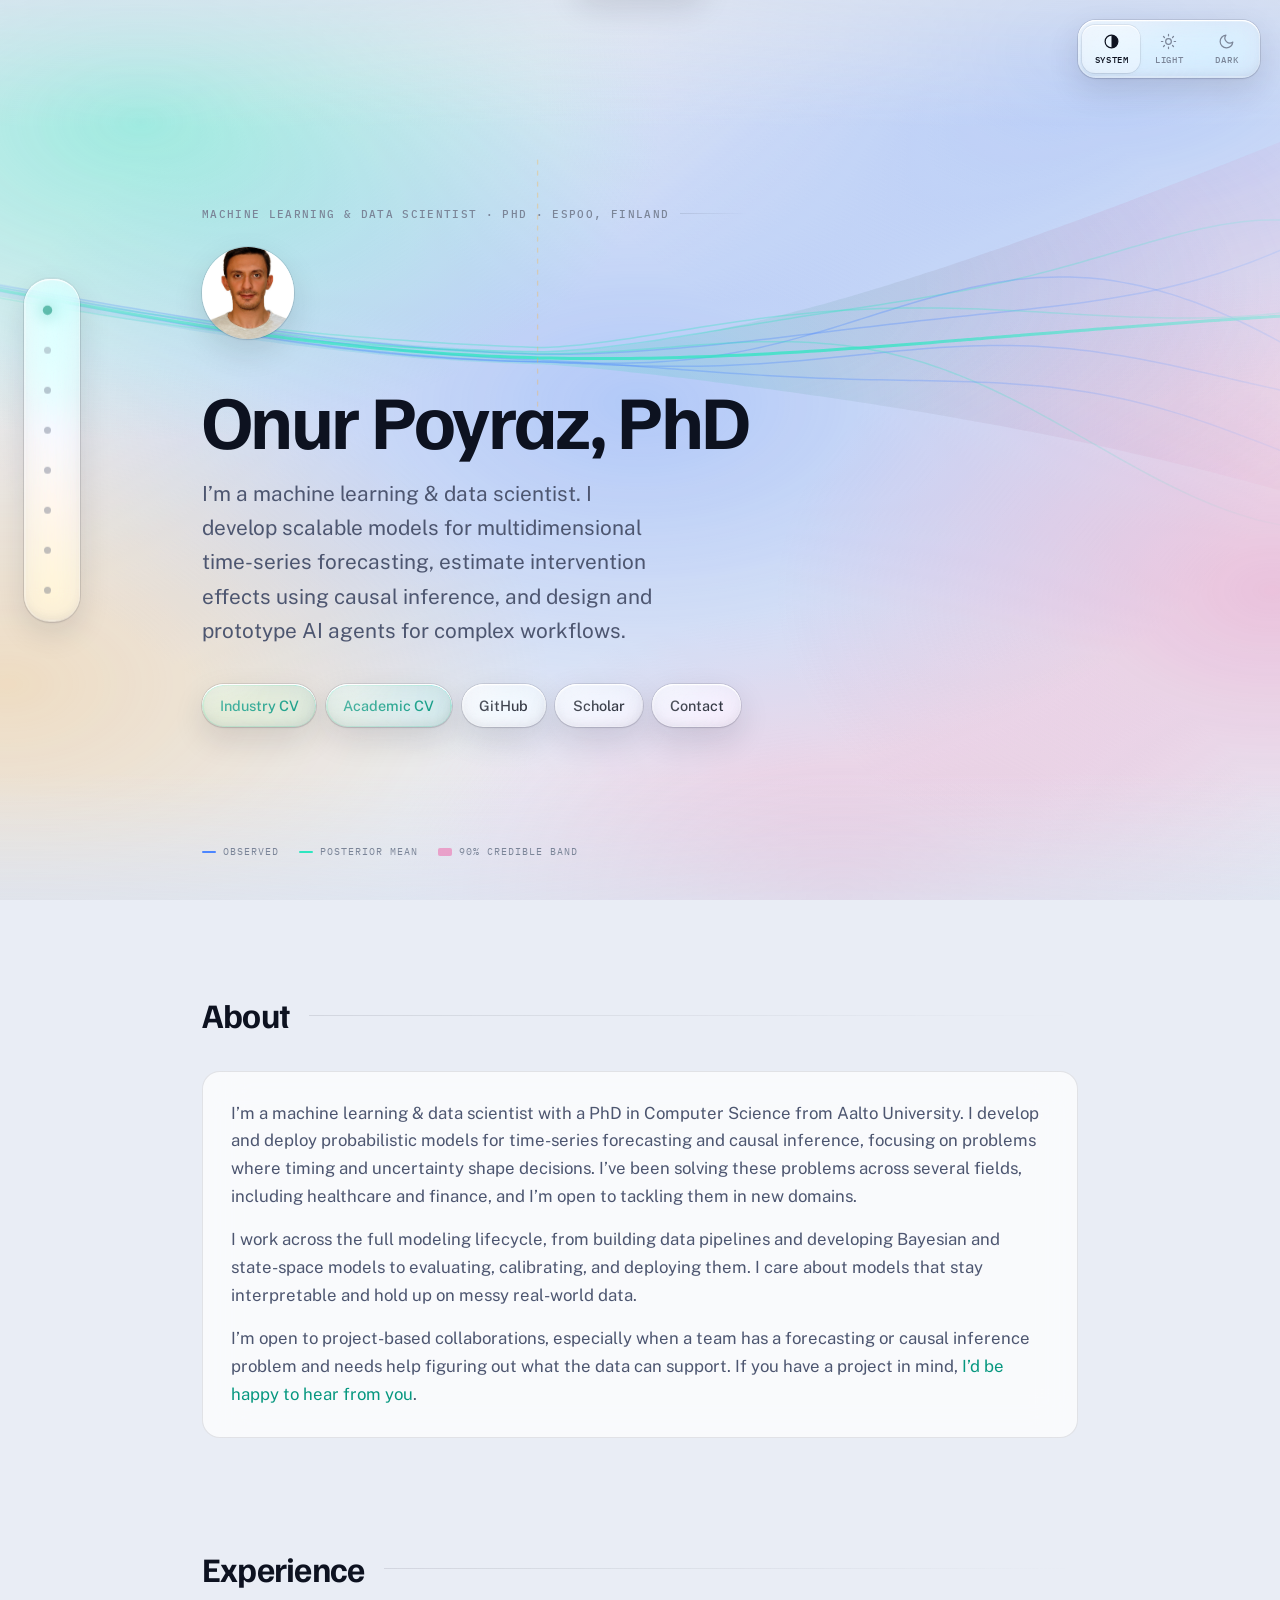
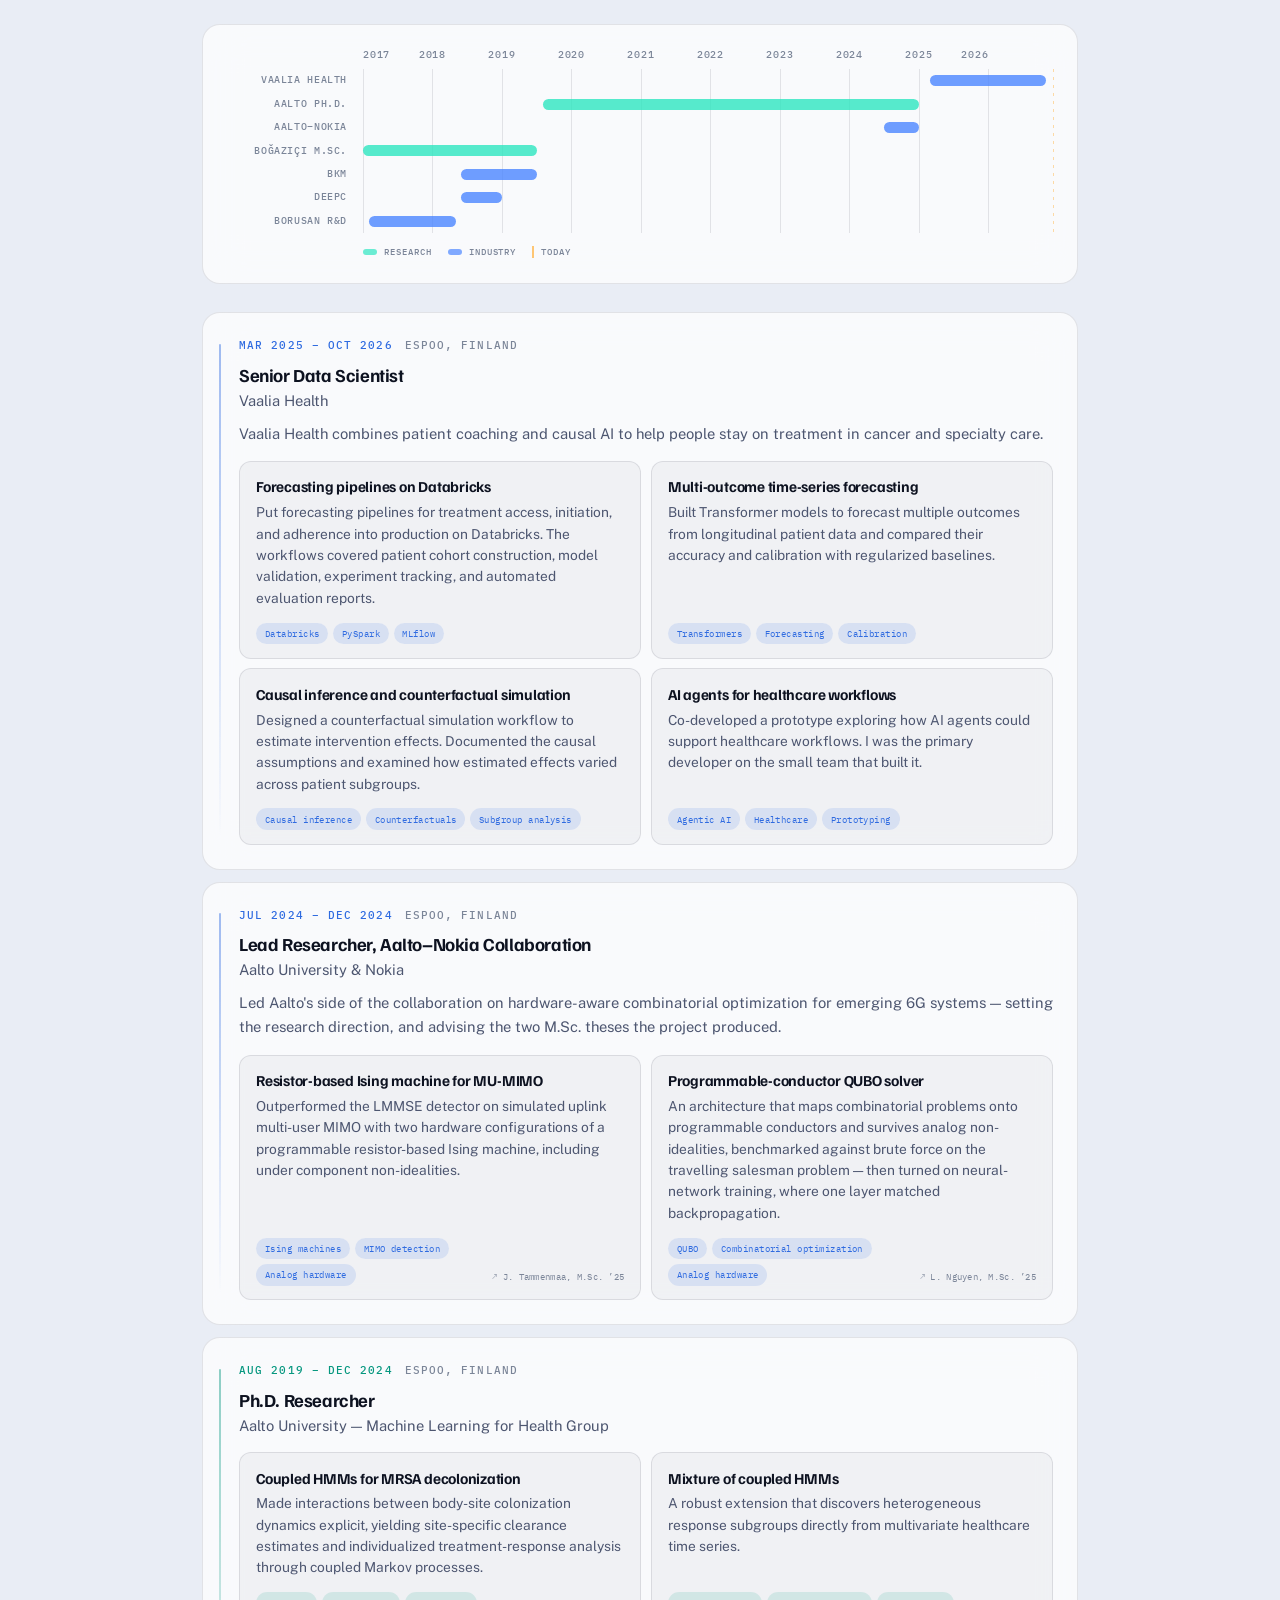
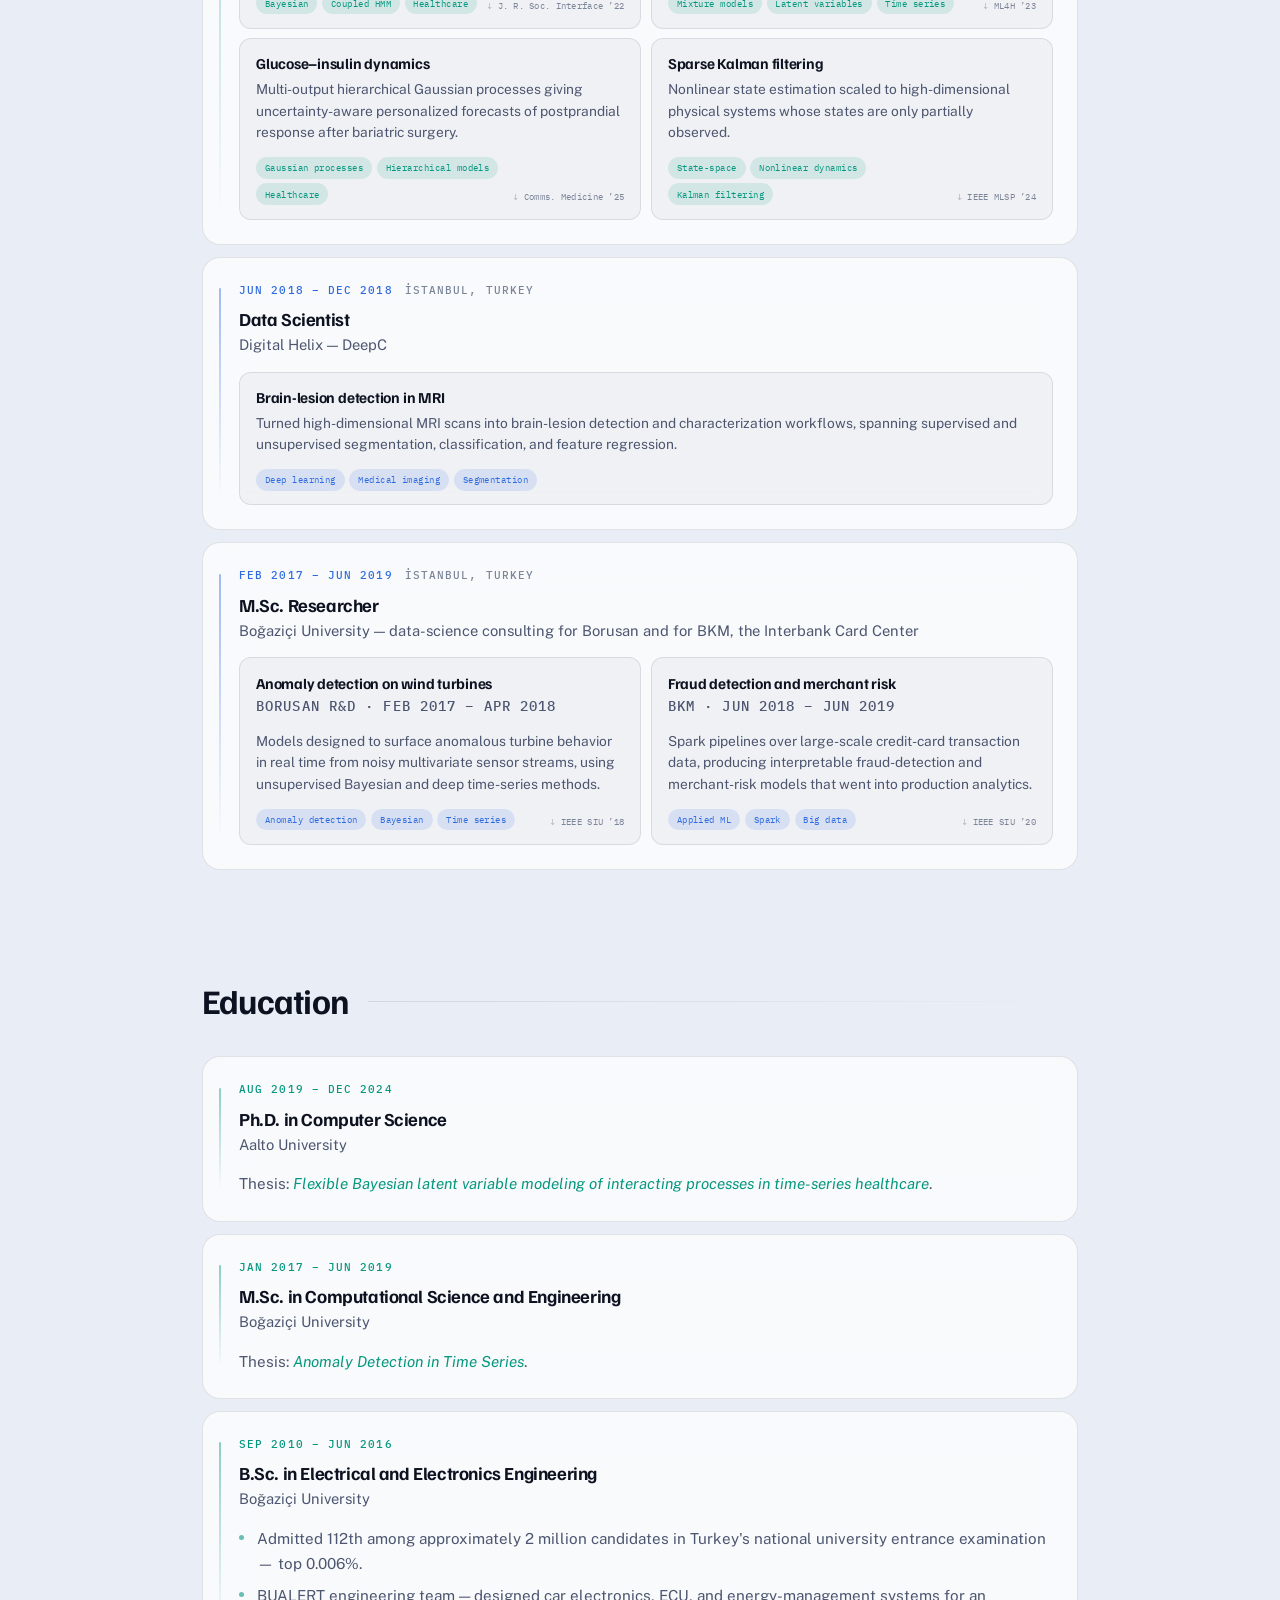
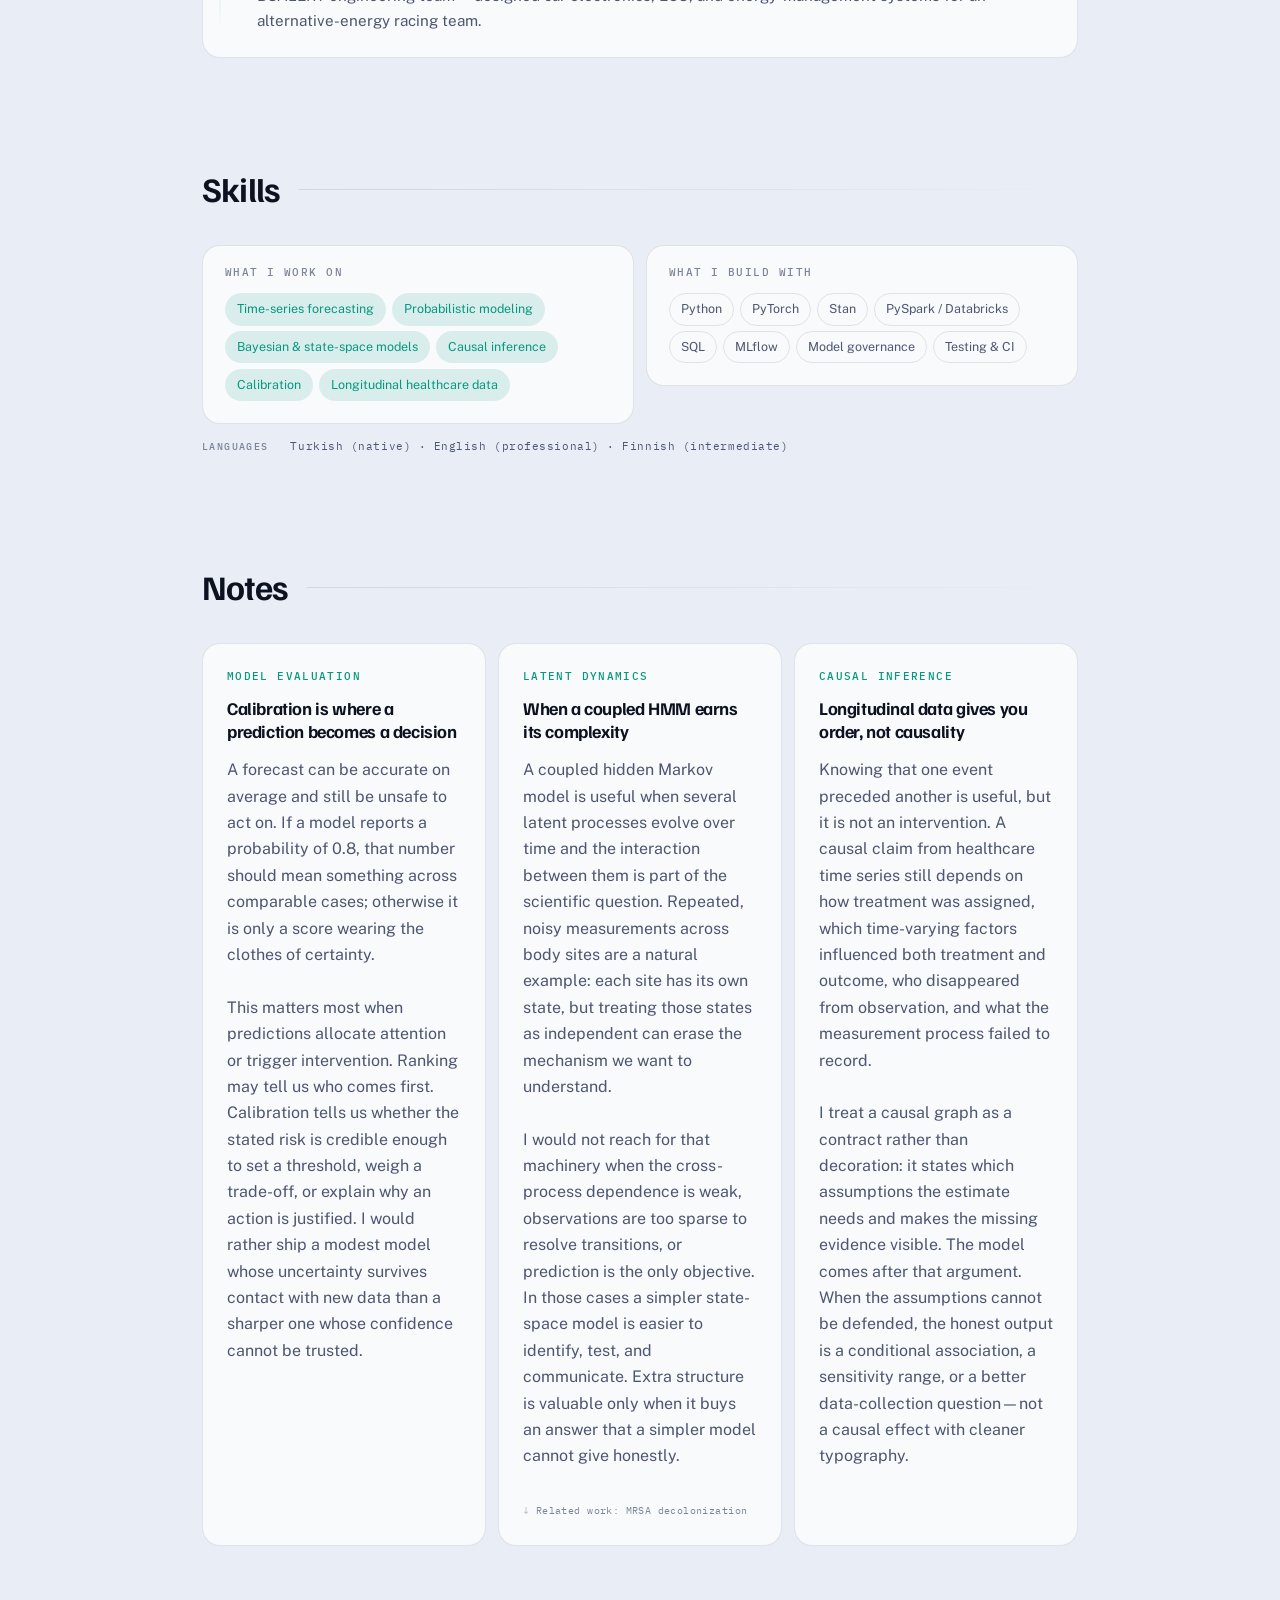
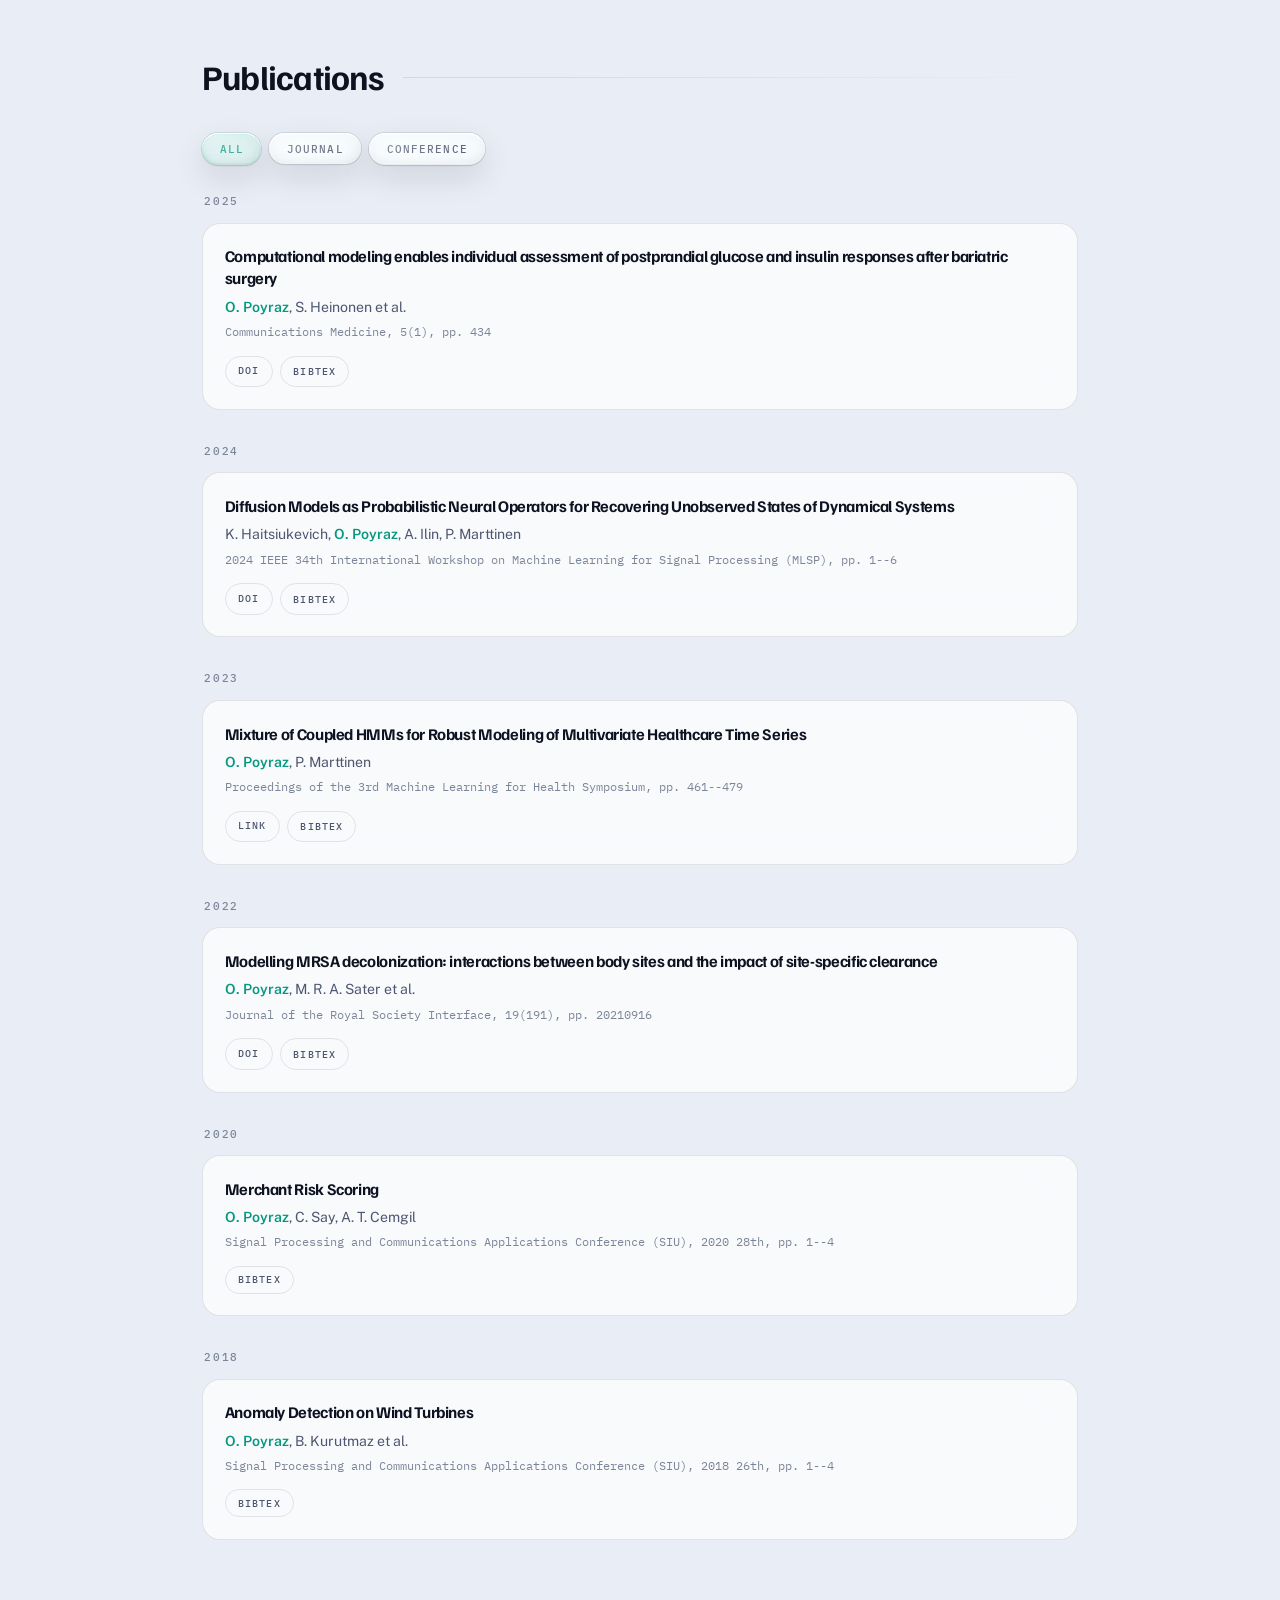
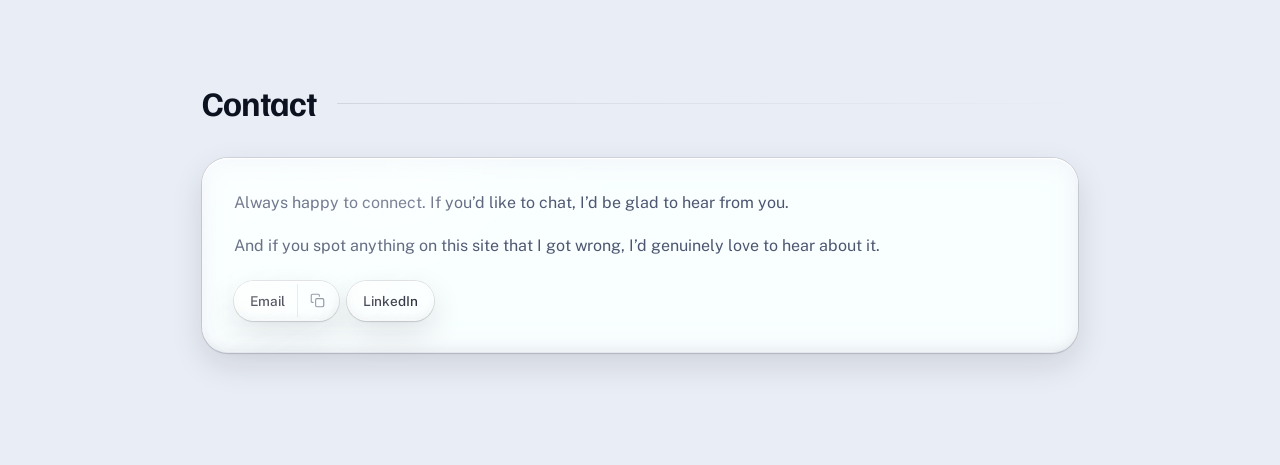
==== commit c688da0a: "update from ml researcher to ml and data scientist" ====
--- a/index.html
+++ b/index.html
@@ -3,8 +3,8 @@
 <head>
   <meta charset="UTF-8" />
   <meta name="viewport" content="width=device-width, initial-scale=1.0" />
-  <title>Onur Poyraz — Machine Learning Researcher</title>
-  <meta name="description" content="Personal webpage of Onur Poyraz, PhD — machine learning researcher specializing in probabilistic modeling, causal inference, and time-series forecasting." />
+  <title>Onur Poyraz — Machine Learning &amp; Data Scientist</title>
+  <meta name="description" content="Personal webpage of Onur Poyraz, PhD — machine learning &amp; data scientist specializing in probabilistic modeling, causal inference, and time-series forecasting." />
 
   <!-- Both schemes, declared to the browser before a line of CSS has
        parsed. themes.css says `color-scheme` too, but only from the
@@ -36,7 +36,7 @@
        crawlers do not execute JavaScript and so can never see the hero
        canvas. Regenerate it with scripts/render-og-card.sh. -->
   <meta property="og:title" content="Onur Poyraz" />
-  <meta property="og:description" content="Machine Learning Researcher, PhD — probabilistic modeling, causal inference, and time-series forecasting." />
+  <meta property="og:description" content="Machine Learning &amp; Data Scientist, PhD — probabilistic modeling, causal inference, and time-series forecasting." />
   <meta property="og:type" content="website" />
   <meta property="og:url" content="https://onurpoyraz.github.io/" />
   <meta property="og:site_name" content="Onur Poyraz" />
@@ -45,7 +45,7 @@
   <meta property="og:image:type" content="image/png" />
   <meta property="og:image:width" content="1200" />
   <meta property="og:image:height" content="630" />
-  <meta property="og:image:alt" content="Onur Poyraz — Machine Learning Researcher, PhD. Probabilistic ML, causal inference, forecasting." />
+  <meta property="og:image:alt" content="Onur Poyraz — Machine Learning &amp; Data Scientist, PhD. Probabilistic ML, causal inference, forecasting." />
 
   <!-- X reads the Open Graph tags for everything else; this one tag is
        all it needs to pick the large-image layout over the small one. -->
@@ -64,8 +64,8 @@
     "name": "Onur Poyraz",
     "url": "https://onurpoyraz.github.io/",
     "image": "https://onurpoyraz.github.io/assets/photo.jpg",
-    "jobTitle": "Machine Learning Researcher",
-    "description": "Machine Learning Researcher, PhD — probabilistic machine learning, causal inference, and time-series forecasting.",
+    "jobTitle": "Machine Learning & Data Scientist",
+    "description": "Machine Learning & Data Scientist, PhD — probabilistic machine learning, causal inference, and time-series forecasting.",
     "alumniOf": [
       { "@type": "CollegeOrUniversity", "name": "Aalto University" },
       { "@type": "CollegeOrUniversity", "name": "Boğaziçi University" }
@@ -187,10 +187,10 @@
       <canvas class="hero-canvas" id="hero-canvas" aria-hidden="true"></canvas>
 
       <div class="hero-content reveal">
-        <p class="hero-eyebrow mono">Machine Learning Researcher · PhD · Espoo, Finland</p>
+        <p class="hero-eyebrow mono">Machine Learning &amp; Data Scientist · PhD · Espoo, Finland</p>
         <img src="assets/photo.jpg" alt="Onur Poyraz" class="hero-photo" />
         <h1 class="hero-name">Onur Poyraz, PhD</h1>
-        <p class="hero-tagline">I’m a machine learning researcher. I develop scalable models for multidimensional time-series forecasting, estimate intervention effects using causal inference, and design and prototype AI agents for complex workflows.</p>
+        <p class="hero-tagline">I’m a machine learning &amp; data scientist. I develop scalable models for multidimensional time-series forecasting, estimate intervention effects using causal inference, and design and prototype AI agents for complex workflows.</p>
         <div class="hero-links">
           <a href="assets/industry.pdf" class="glass glass-capsule glass-interactive btn-cv" download>Industry CV</a>
           <a href="assets/academic.pdf" class="glass glass-capsule glass-interactive btn-cv" download>Academic CV</a>
@@ -218,7 +218,7 @@
       <h2 class="section-title reveal">About</h2>
       <div class="section-body reveal">
         <p>
-          I’m a machine learning researcher and practitioner with a PhD in Computer Science from Aalto University. I develop and deploy probabilistic models for time-series forecasting and causal inference, focusing on problems where timing and uncertainty shape decisions. I’ve been solving these problems across several fields, including healthcare and finance, and I’m open to tackling them in new domains.
+          I’m a machine learning &amp; data scientist with a PhD in Computer Science from Aalto University. I develop and deploy probabilistic models for time-series forecasting and causal inference, focusing on problems where timing and uncertainty shape decisions. I’ve been solving these problems across several fields, including healthcare and finance, and I’m open to tackling them in new domains.
         </p>
         <p>
           I work across the full modeling lifecycle, from building data pipelines and developing Bayesian and state-space models to evaluating, calibrating, and deploying them. I care about models that stay interpretable and hold up on messy real-world data.
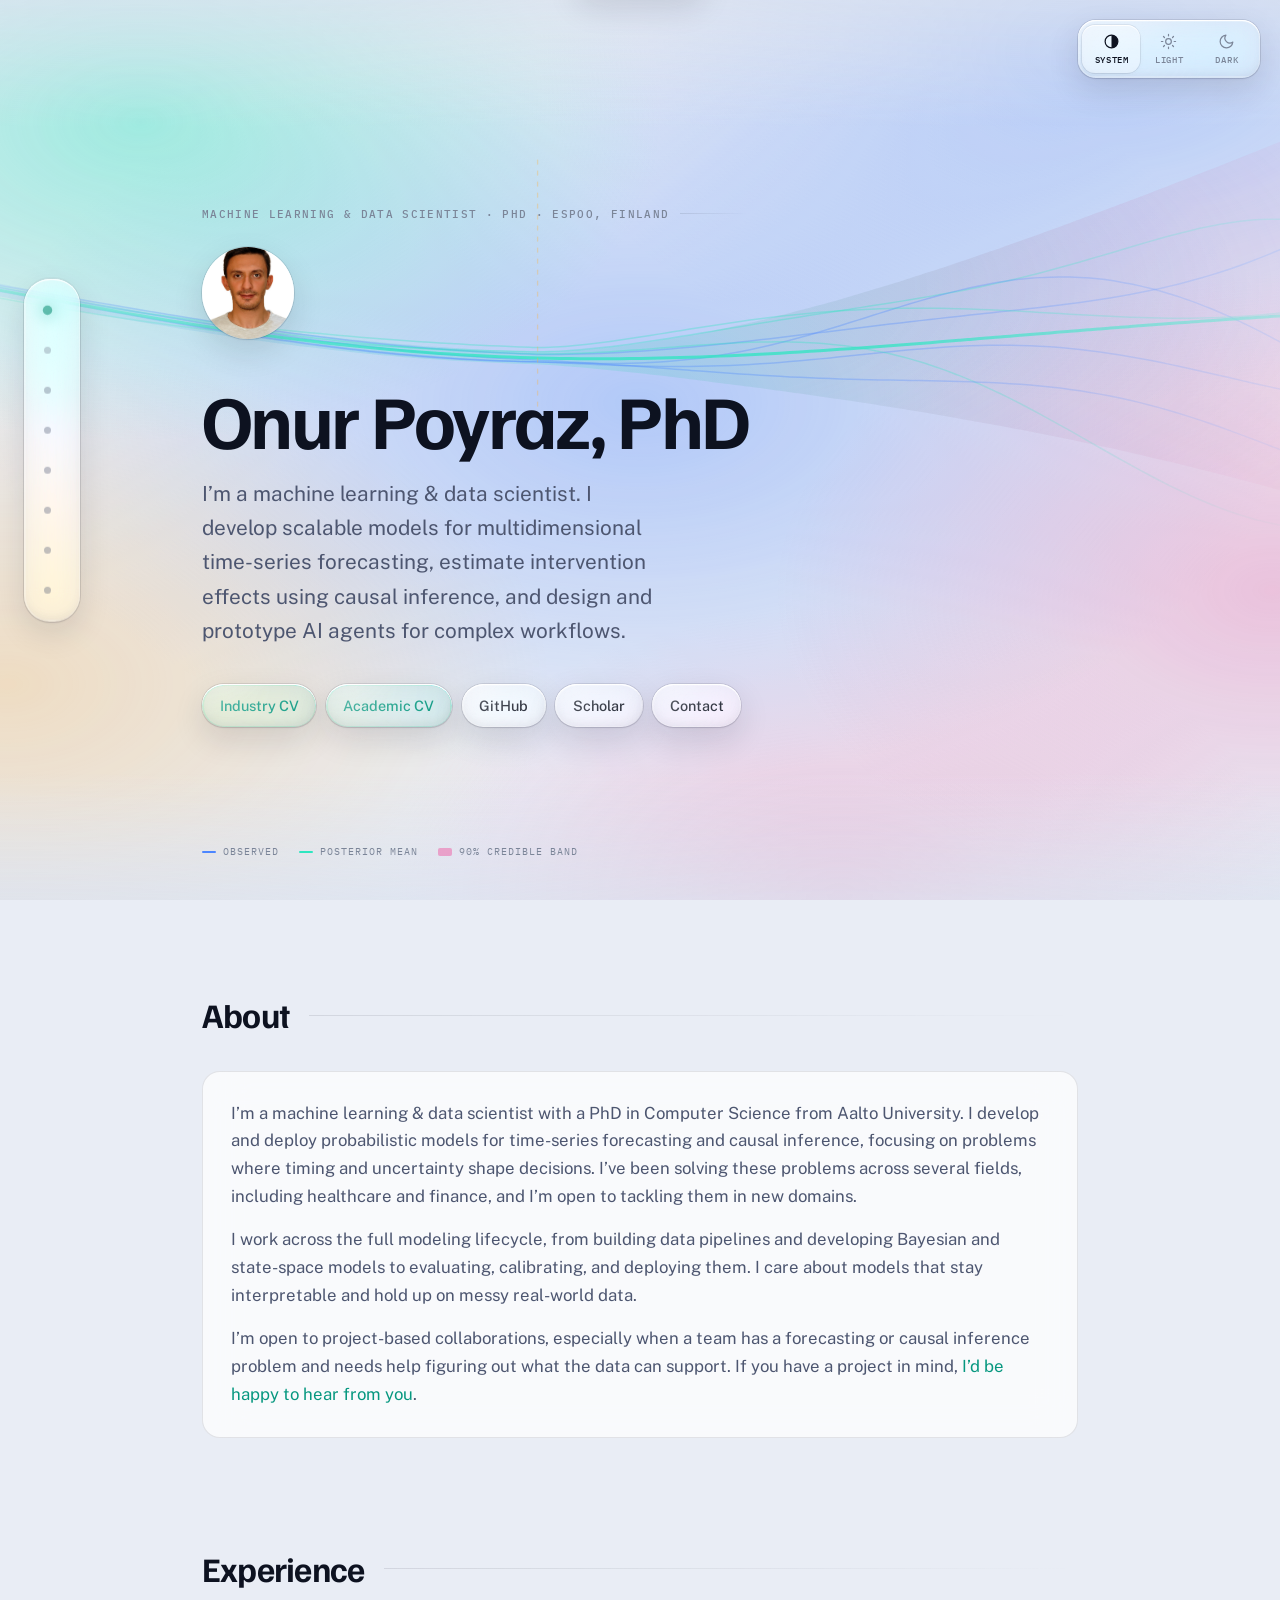
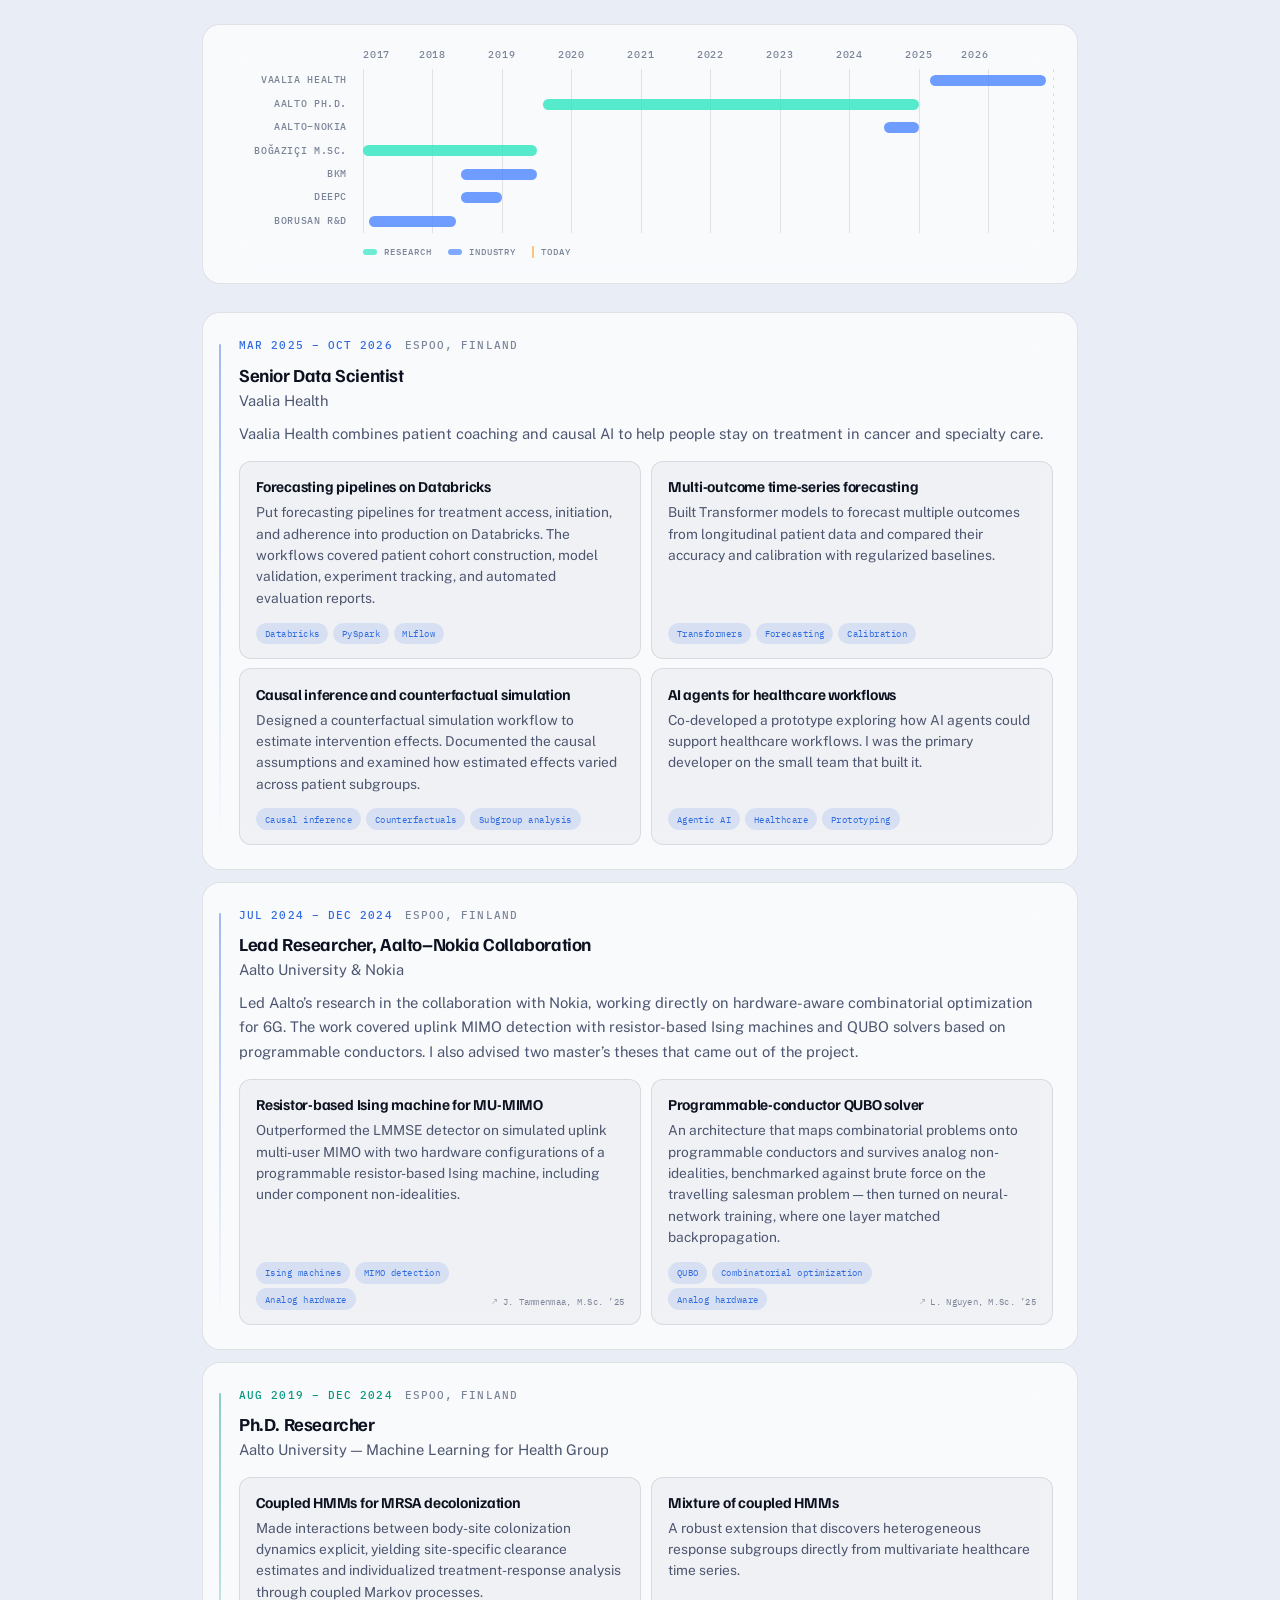
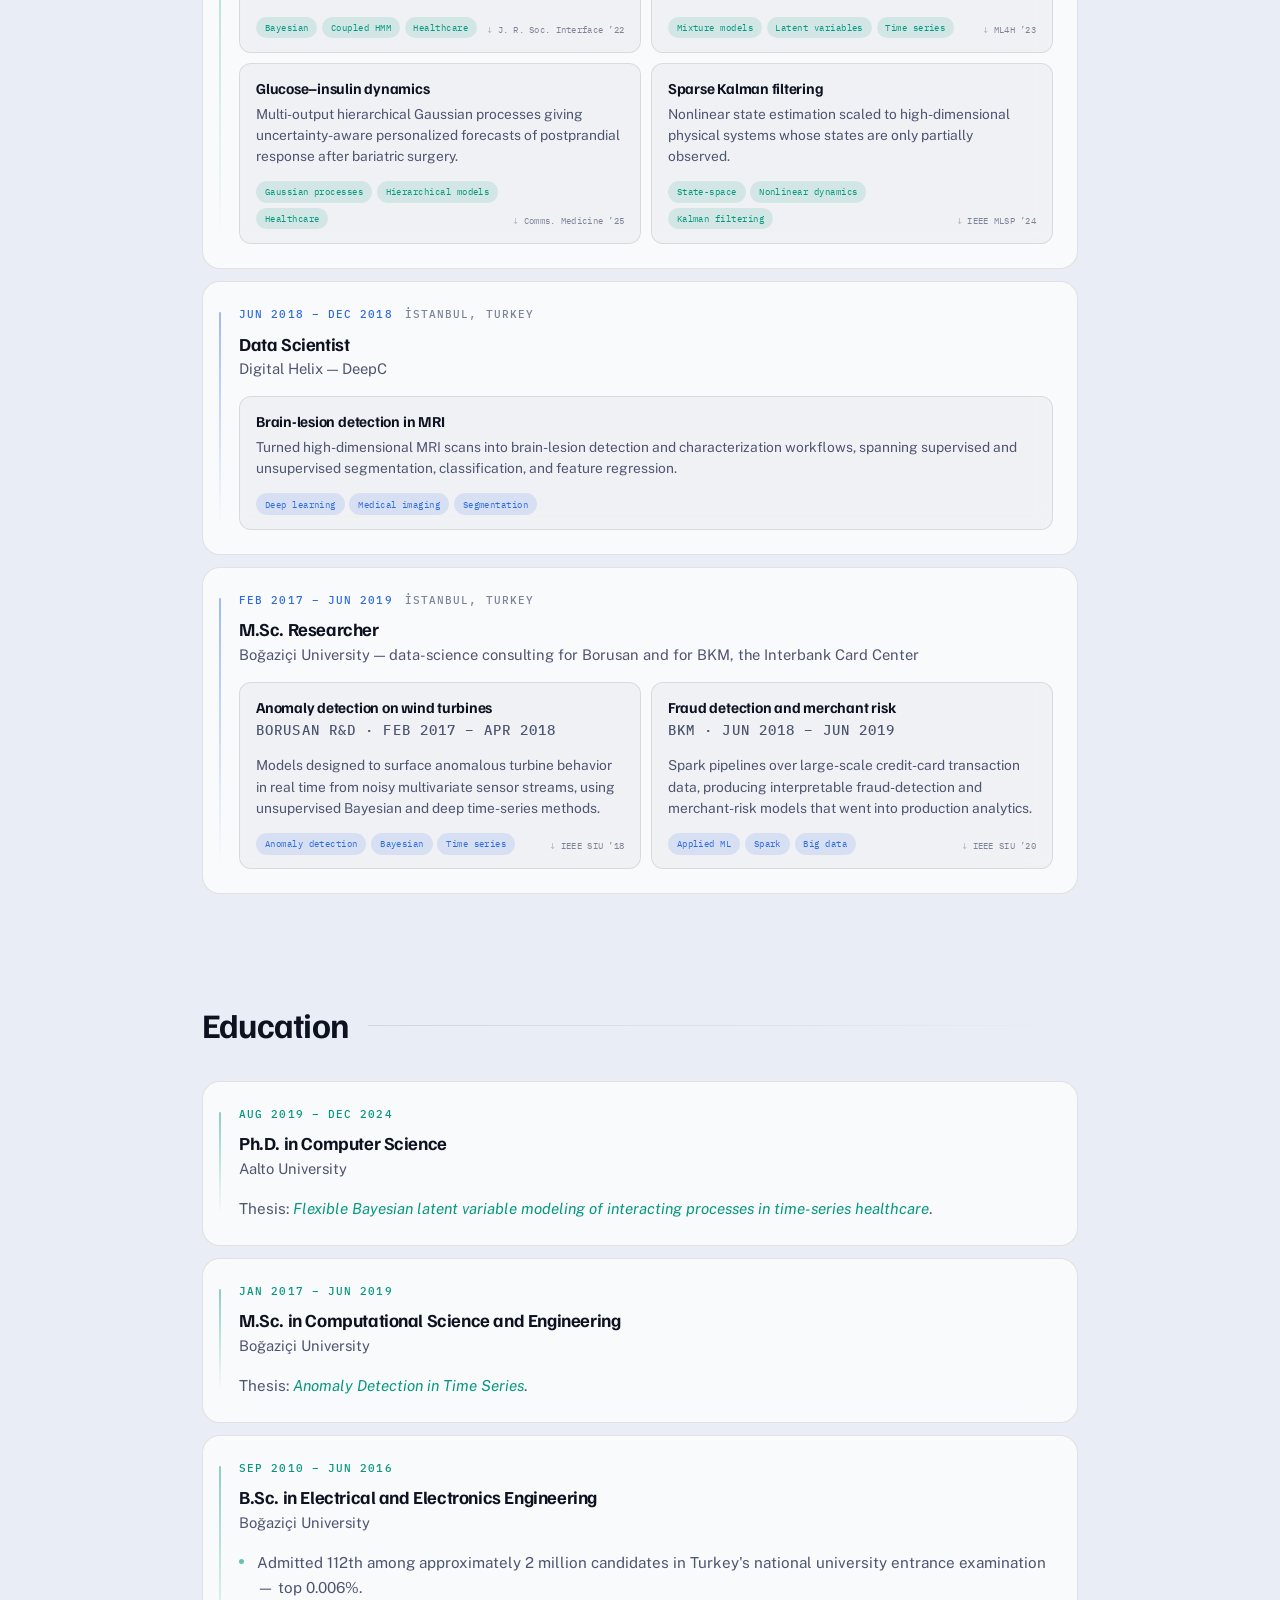
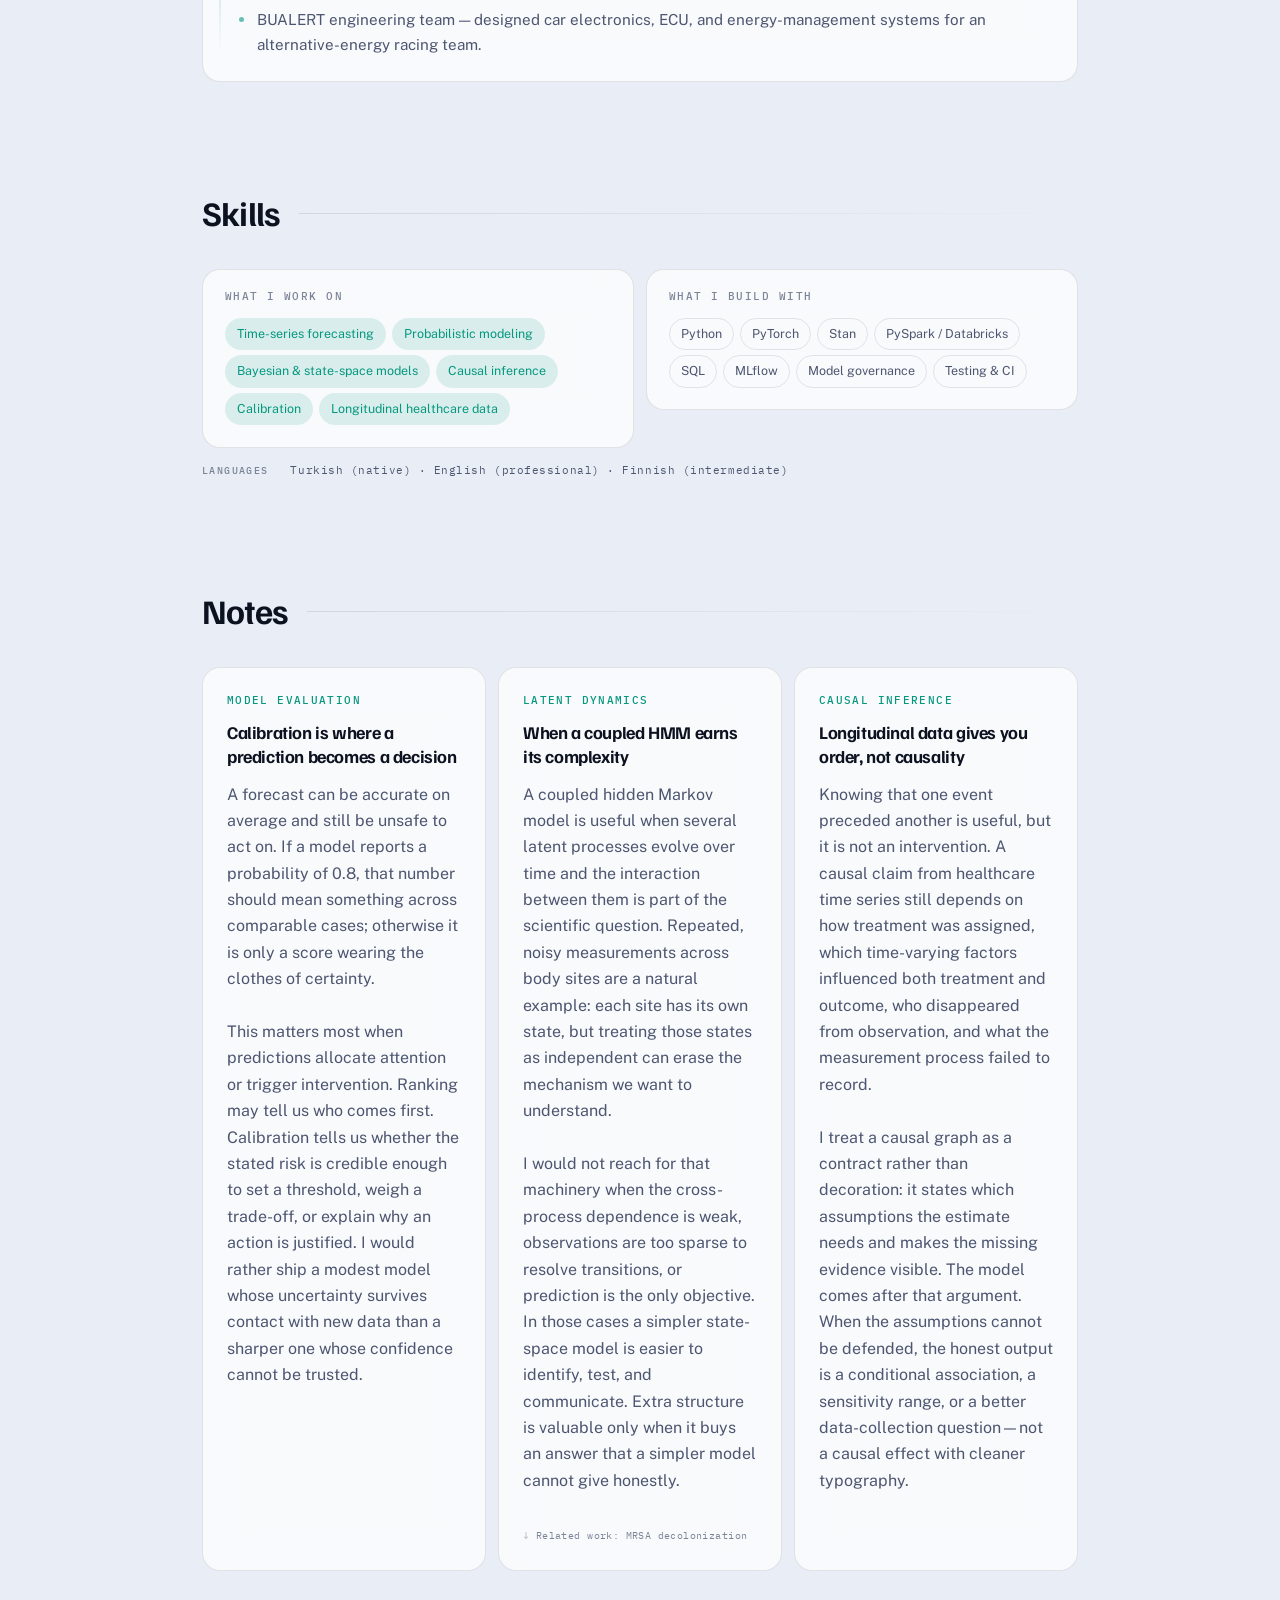
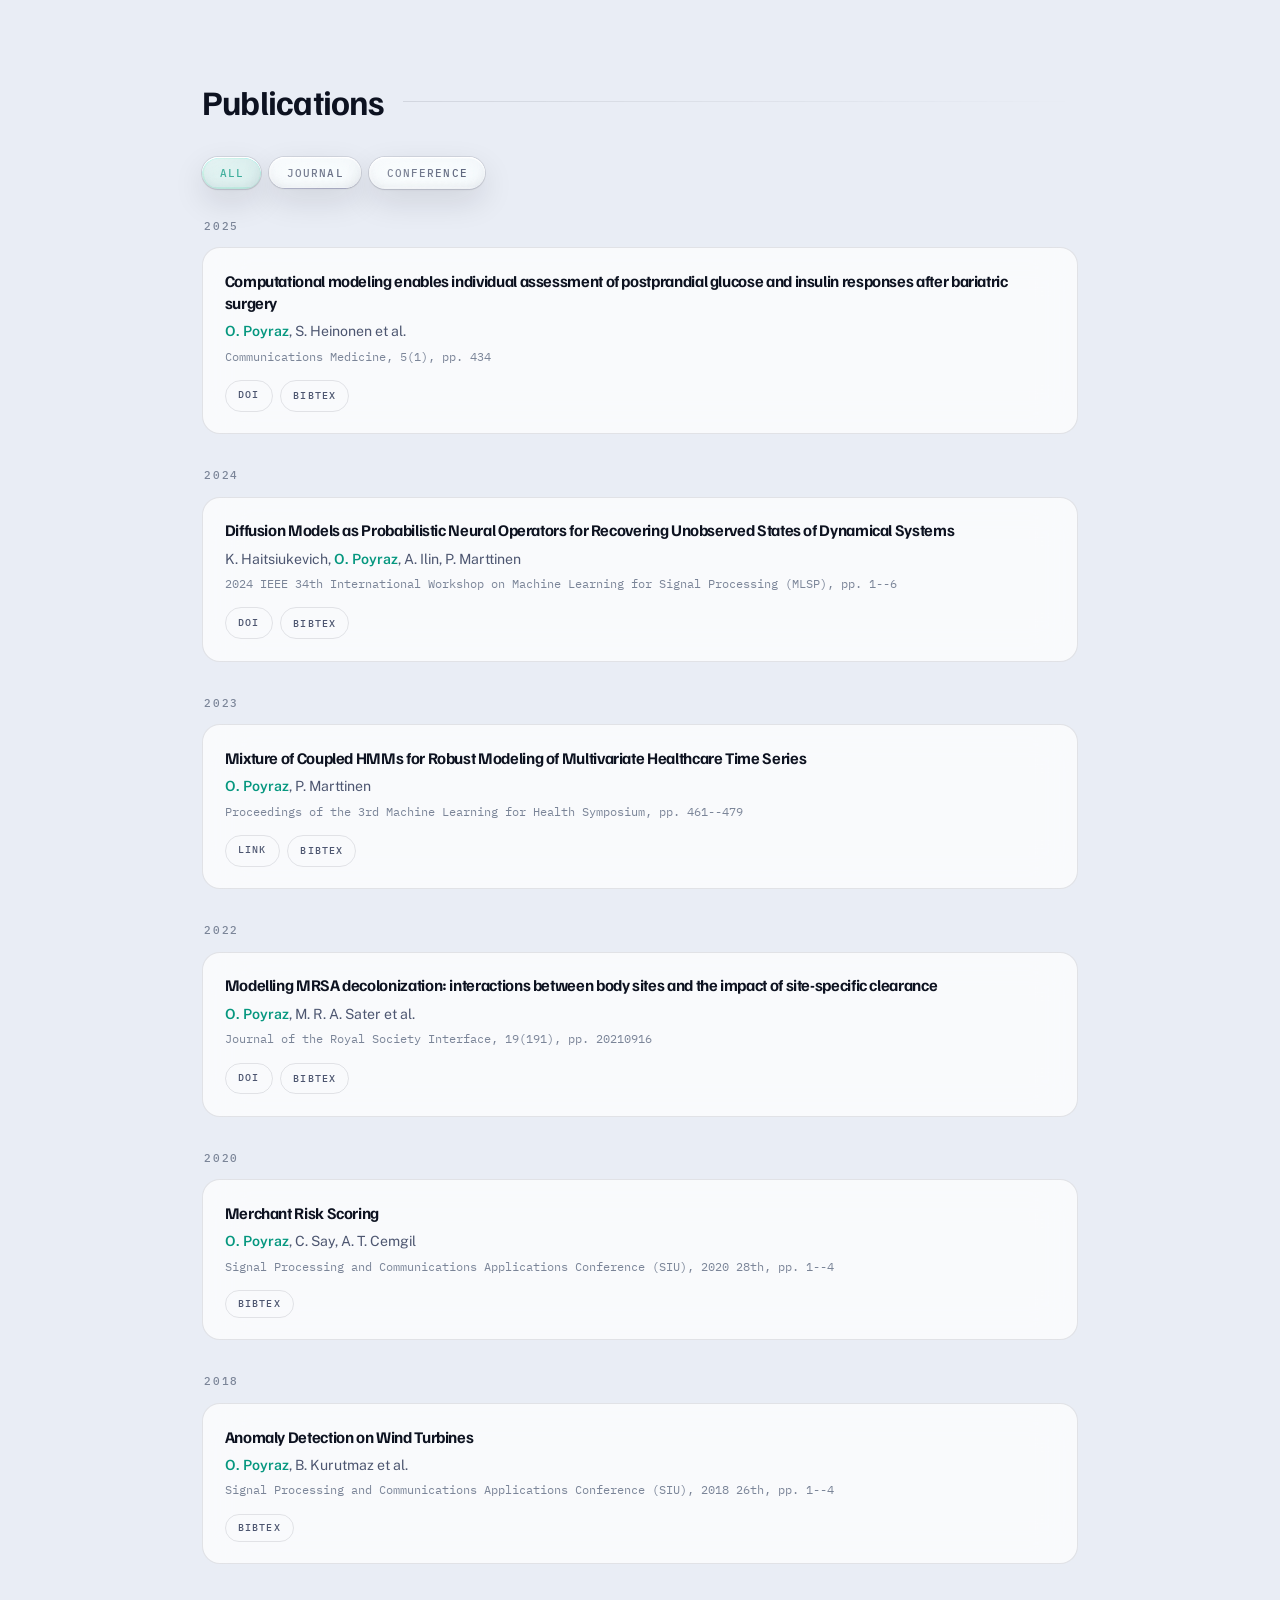
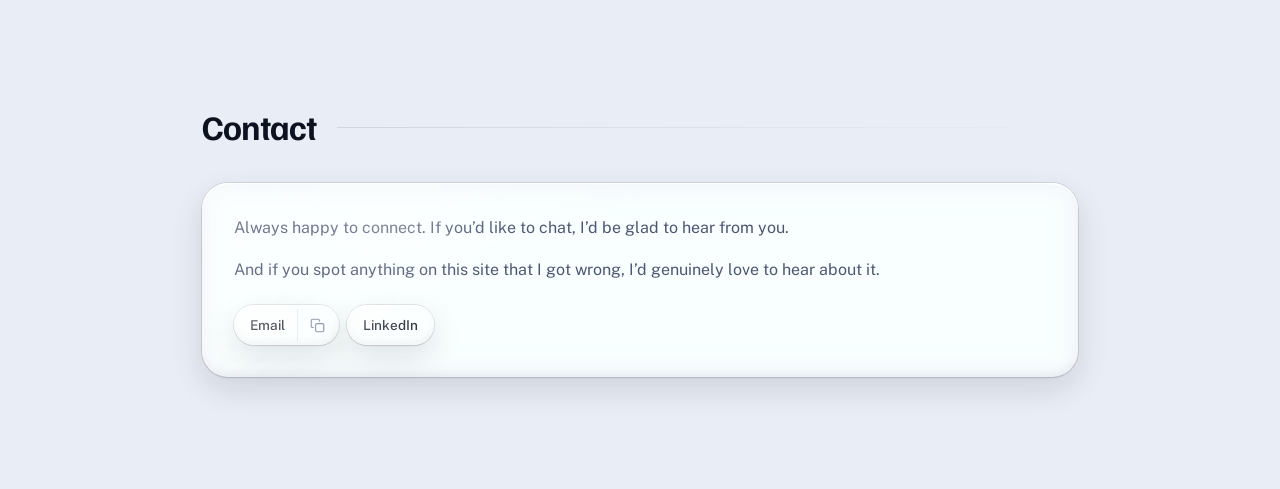
==== commit 6bfd1eaa: "update Nokia part." ====
--- a/index.html
+++ b/index.html
@@ -296,12 +296,7 @@
           <h3 class="timeline-role">Lead Researcher, Aalto–Nokia Collaboration</h3>
           <p class="timeline-org">Aalto University &amp; Nokia</p>
 
-          <!-- The one role with a line of prose above its cards. What
-               makes it what it is — leading the Aalto side, and two
-               people being brought through a thesis on it — is a fact
-               about the job, not about either piece of work, so no
-               card can hold it. -->
-          <p class="timeline-lede">Led Aalto's side of the collaboration on hardware-aware combinatorial optimization for emerging 6G systems — setting the research direction, and advising the two M.Sc. theses the project produced.</p>
+          <p class="timeline-lede">Led Aalto’s research in the collaboration with Nokia, working directly on hardware-aware combinatorial optimization for 6G. The work covered uplink MIMO detection with resistor-based Ising machines and QUBO solvers based on programmable conductors. I also advised two master’s theses that came out of the project.</p>
 
           <div class="work-grid">
             <!-- Both cards cite a thesis rather than a paper: an
